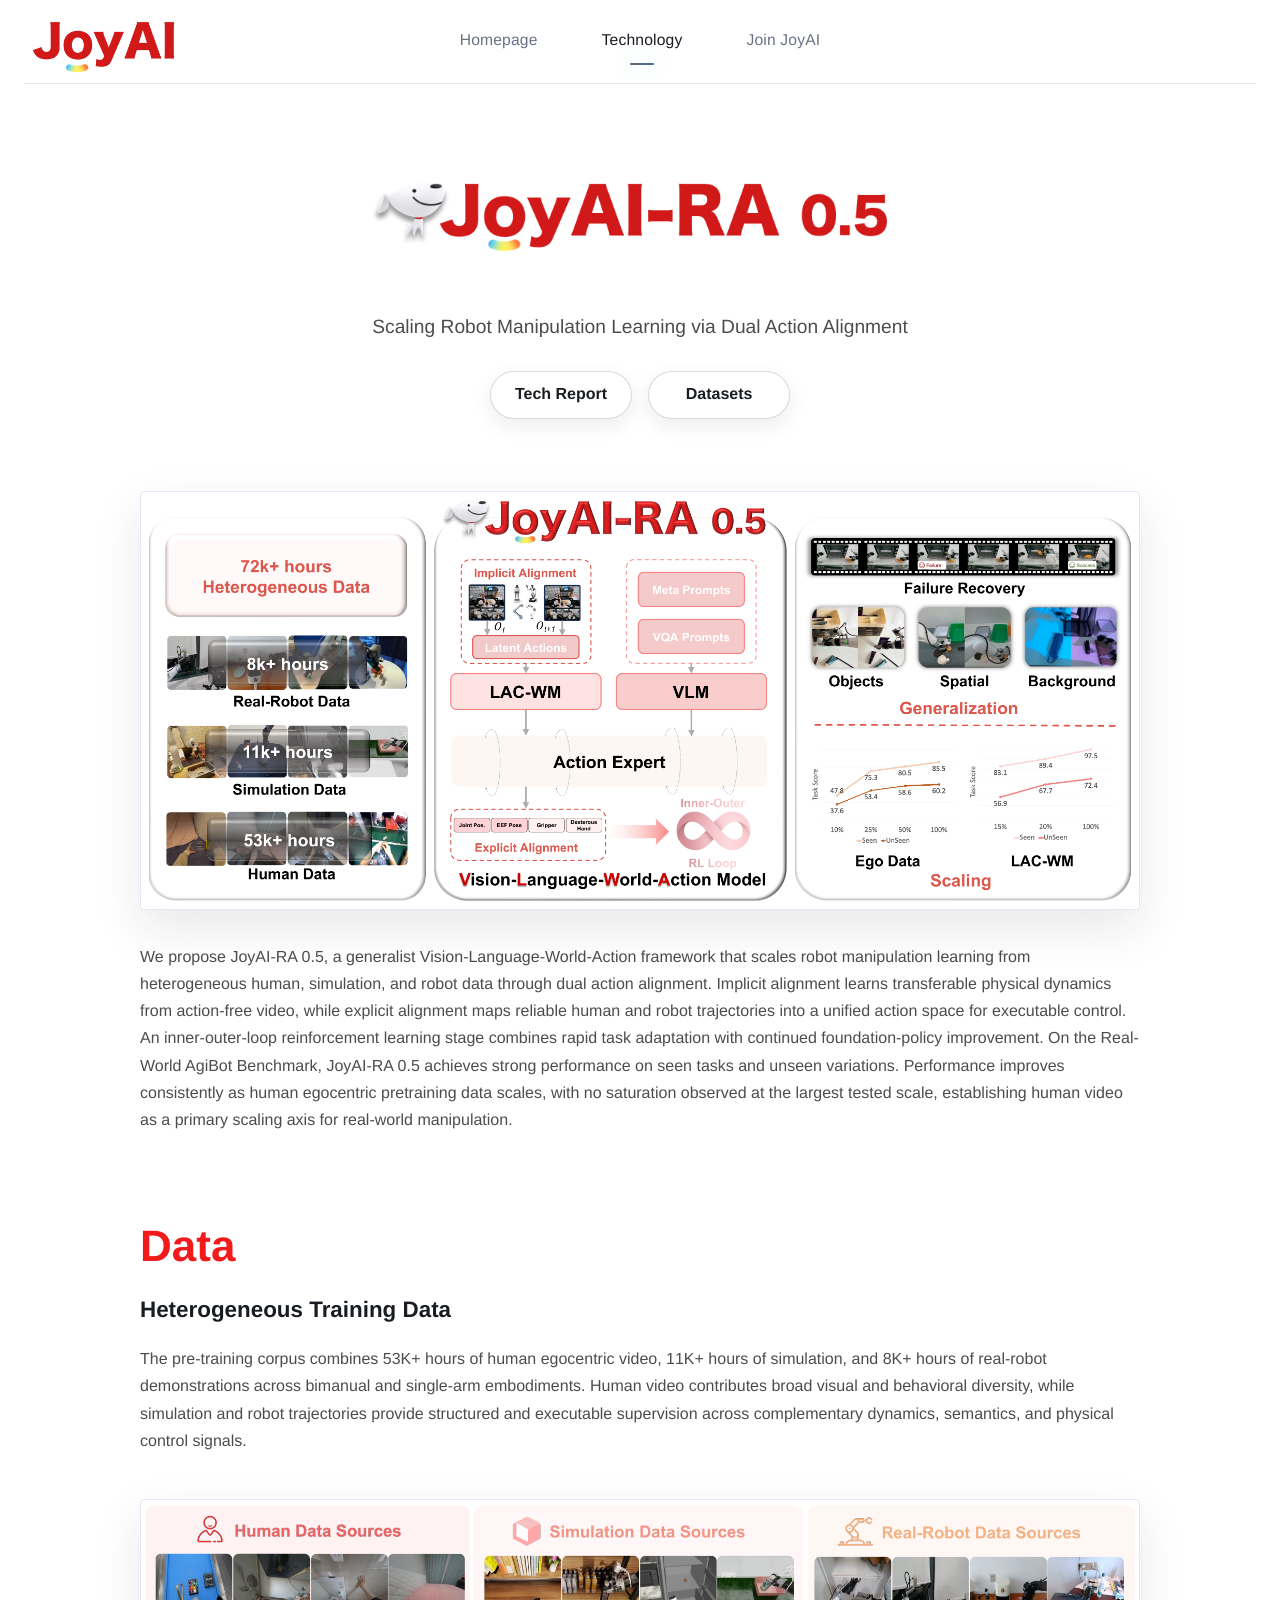
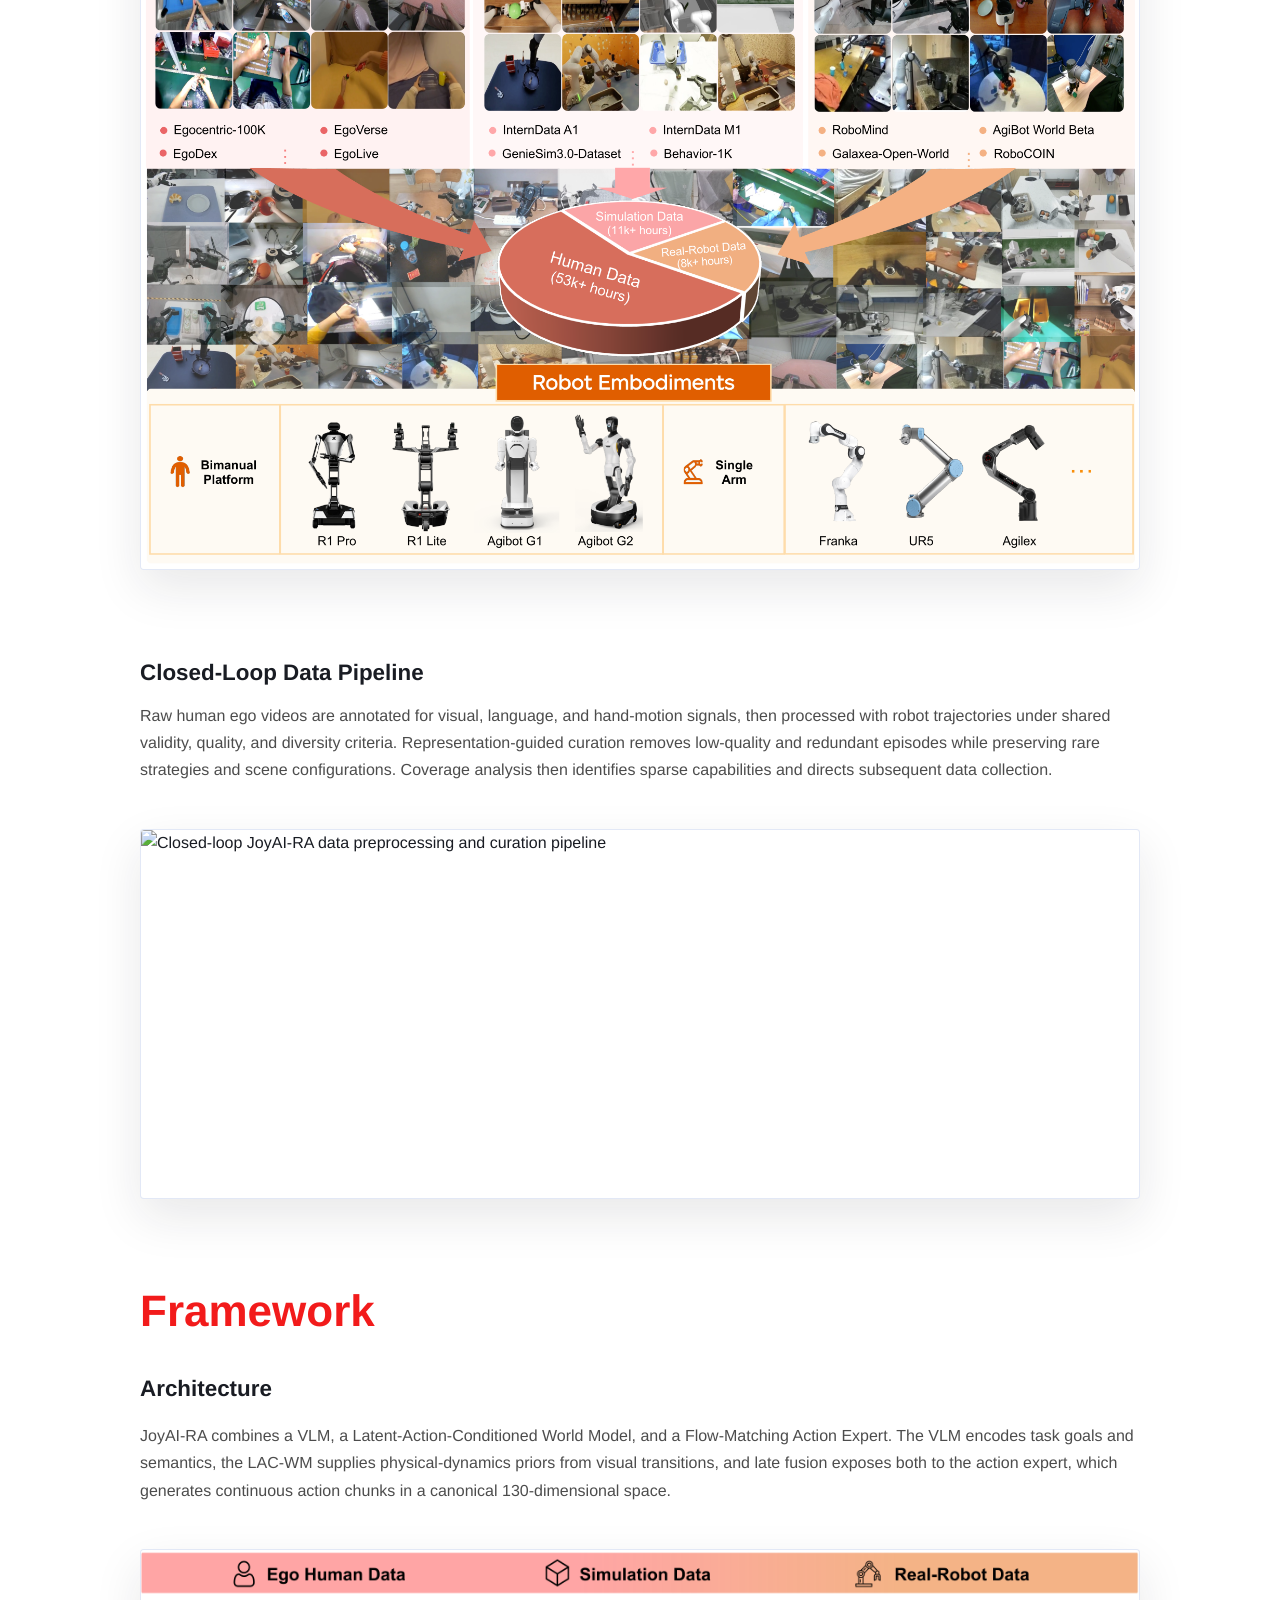
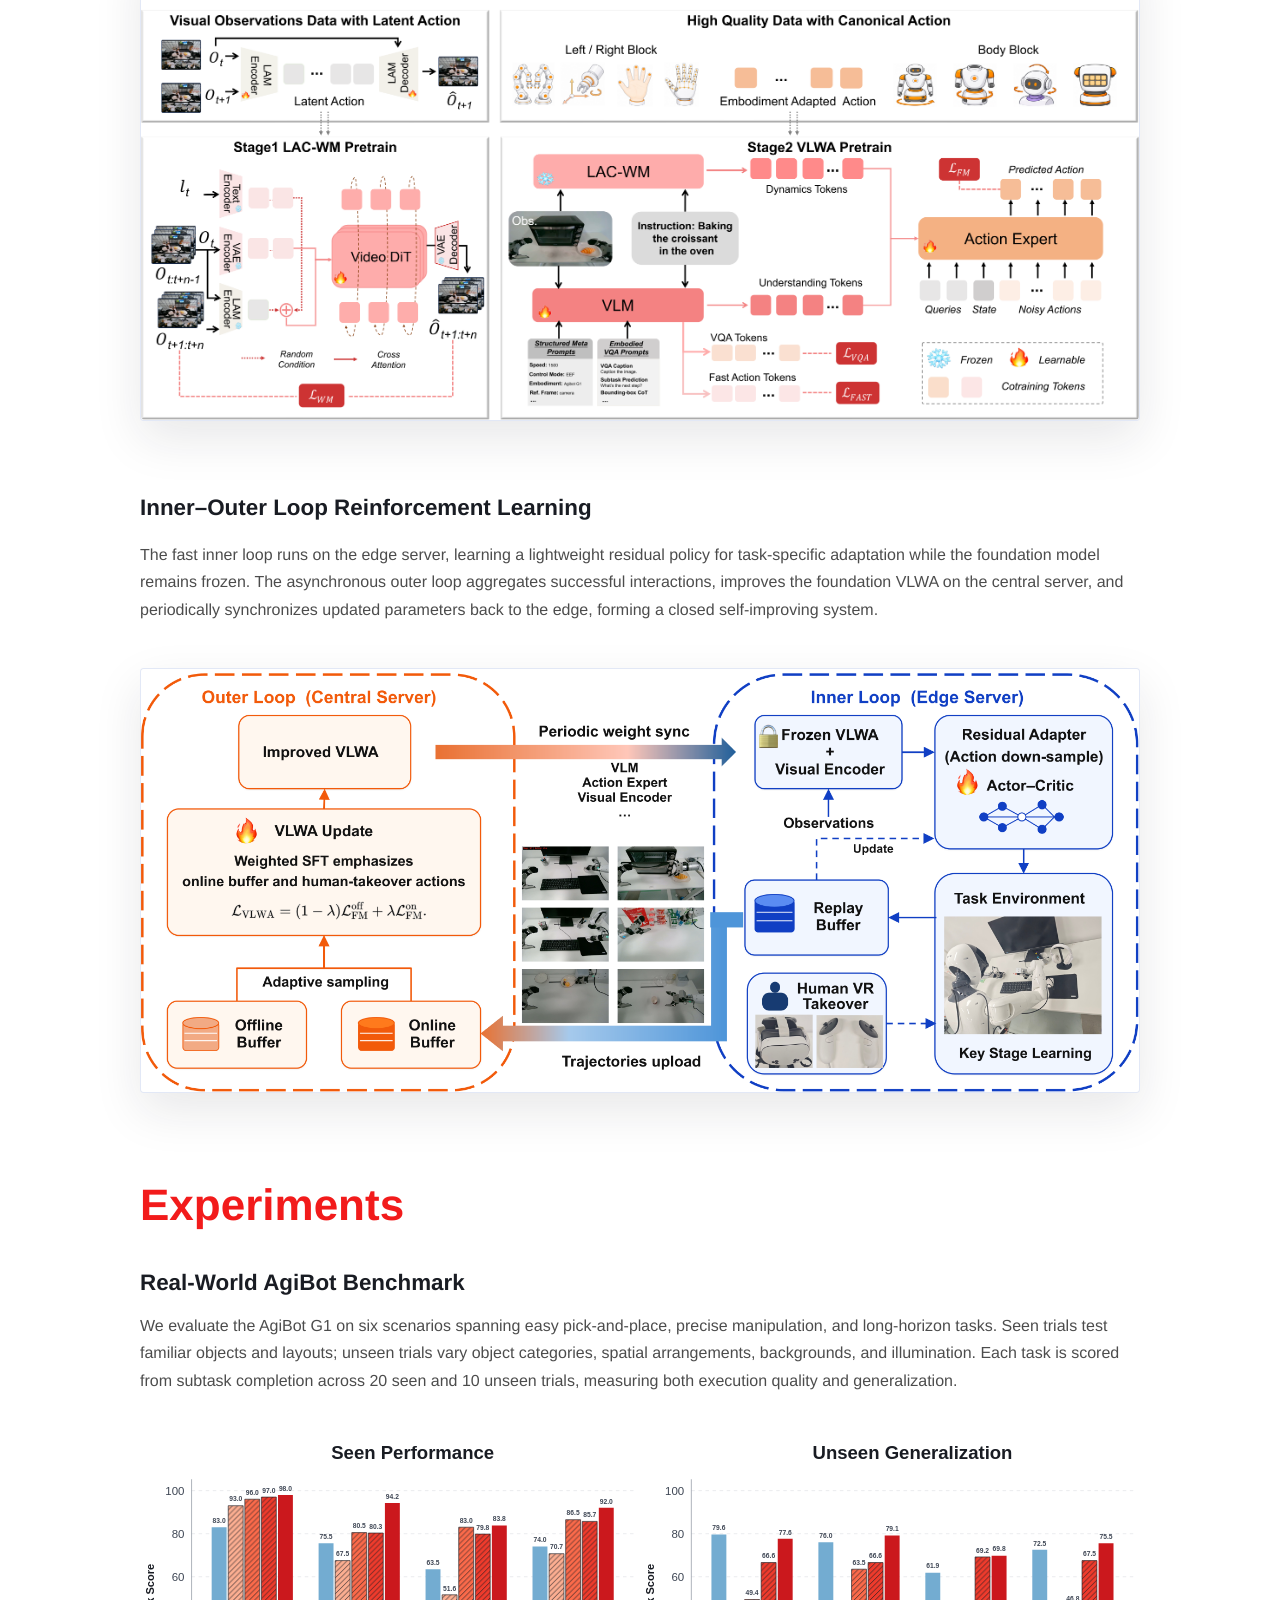
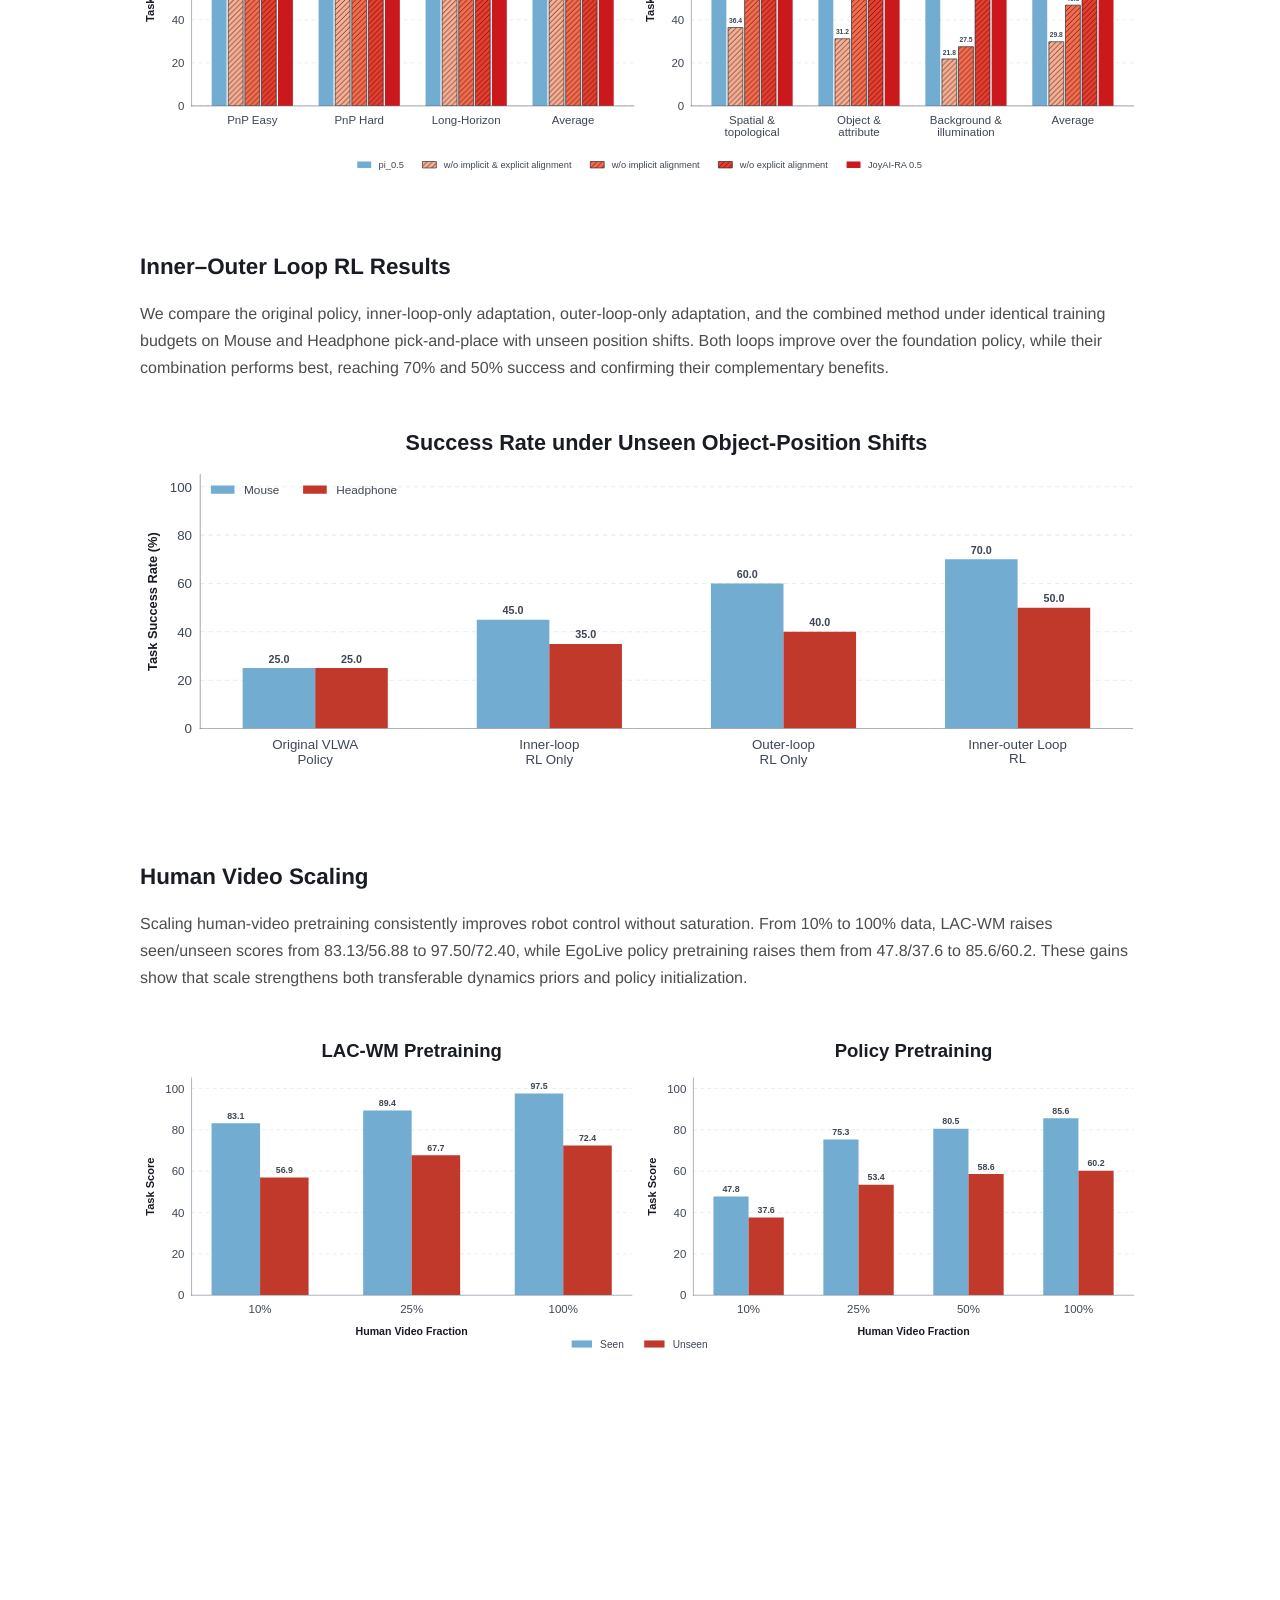
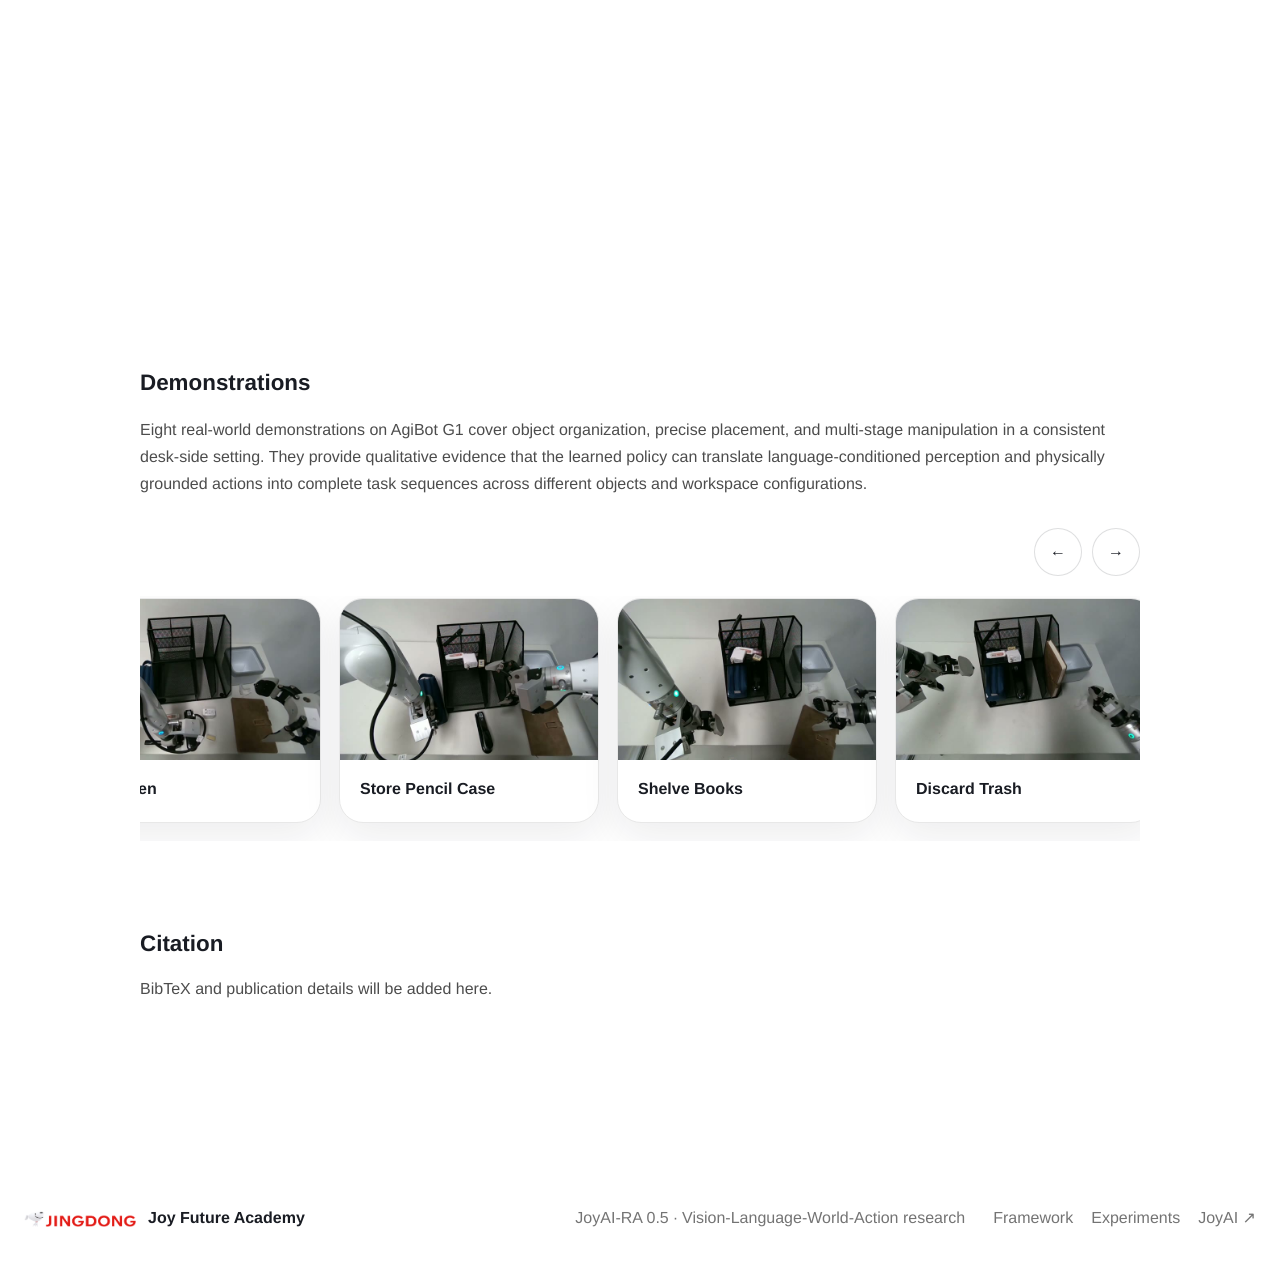
==== technical-v2.html @ 1106d599 "Remove scaling distribution intro and disabled links" ====
<!doctype html>
<html lang="en" class="technical-v2-root">
  <head>
    <meta charset="UTF-8" />
    <meta name="viewport" content="width=device-width, initial-scale=1" />
    <meta name="theme-color" content="#ffffff" />
    <meta
      name="description"
      content="JoyAI-RA 0.5 technical report page for scaling robot manipulation learning via dual action alignment."
    />
    <meta property="og:type" content="website" />
    <meta property="og:site_name" content="JoyAI-RA 0.5" />
    <meta
      property="og:title"
      content="JoyAI-RA 0.5 — Technical Report"
    />
    <meta
      property="og:description"
      content="A technical-report style page for JoyAI-RA 0.5: Vision-Language-World-Action robot manipulation learning via dual action alignment."
    />
    <title>JoyAI-RA 0.5 — Technical Report</title>
    <link rel="icon" href="assets/jd-mascot.png" />
    <link rel="preload" as="image" href="assets/joyai-ra-05-title-user.png" />
    <link rel="stylesheet" href="technical.css?v=20260806-v2-pure-white" />
    <script src="technical.js?v=20260805-clean-images" defer></script>
  </head>
  <body class="technical-page technical-v2-page">
    <a class="skip-link" href="#main">Skip to content</a>
    <a class="top-link" href="#top" aria-label="Back to top">↑</a>
    <div class="site-backdrop" aria-hidden="true">
      <div class="site-backdrop-base"></div>
      <div class="site-backdrop-glow"></div>
      <div class="site-backdrop-vignette"></div>
    </div>

    <header class="site-nav" aria-label="Primary navigation">
      <a class="brand" href="#top" aria-label="JoyAI homepage">
        <img
          class="brand-wordmark"
          src="assets/joyai-wordmark-red.png"
          alt="JoyAI"
          width="610"
          height="220"
        />
      </a>
      <nav aria-label="Site navigation">
        <a href="https://jdai.jd.com/portal" target="_blank" rel="noreferrer">Homepage</a>
        <a class="is-active" href="#abstract">Technology</a>
        <a href="https://zhaopin.jd.com/home" target="_blank" rel="noreferrer">Join JoyAI</a>
      </nav>
    </header>

    <main id="main">
      <section class="hero" id="top">
        <div class="container hero-container">
          <div class="hero-copy" data-reveal>
            <h1 class="hero-title-lockup">
              <img
                src="assets/joyai-ra-05-title-user.png"
                alt="JoyAI-RA 0.5"
                width="1494"
                height="352"
              />
            </h1>
            <p class="subtitle">Scaling Robot Manipulation Learning via Dual Action Alignment</p>
            <div class="hero-actions" aria-label="Project resources">
              <a class="hero-action" href="#report">Tech Report</a>
              <a
                class="hero-action"
                href="https://robotdata.jdcloud.com/"
                target="_blank"
                rel="noreferrer"
              >Datasets</a>
            </div>
          </div>
        </div>
      </section>

      <section class="overview-section" id="abstract">
        <div class="container overview-content">
          <h2 class="visually-hidden">Overview</h2>

          <figure class="wide-figure overview-figure" data-reveal>
            <img
              src="assets/joyra05-overview-final.png?v=20260805-cropped"
              alt="JoyAI-RA 0.5 overview covering heterogeneous data, dual action alignment, VLWA training, reinforcement learning, real-world generalization, and human-video scaling"
              width="3856"
              height="1609"
              loading="eager"
            />
          </figure>

          <article class="abstract-copy" data-reveal aria-labelledby="abstract-heading">
            <h3 class="visually-hidden" id="abstract-heading">Abstract</h3>
            <p>
              We propose JoyAI-RA 0.5, a generalist
              Vision-Language-World-Action framework that scales robot manipulation
              learning from heterogeneous human, simulation, and robot data through
              dual action alignment. Implicit alignment learns transferable physical
              dynamics from action-free video, while explicit alignment maps reliable
              human and robot trajectories into a unified action space for executable
              control. An inner-outer-loop reinforcement learning stage combines rapid
              task adaptation with continued foundation-policy improvement. On the
              Real-World AgiBot Benchmark, JoyAI-RA 0.5 achieves strong performance on
              seen tasks and unseen variations. Performance improves consistently as
              human egocentric pretraining data scales, with no saturation observed at
              the largest tested scale, establishing human video as a primary scaling
              axis for real-world manipulation.
            </p>
          </article>
        </div>
      </section>

      <section class="section chapter-section" id="data">
        <div class="container">
          <div class="chapter-heading" data-reveal>
            <h2>Data</h2>
          </div>

          <div class="subsection-title" data-reveal>
            <h3>Heterogeneous Training Data</h3>
          </div>
          <div class="section-body section-summary" data-reveal>
            <p>
              The pre-training corpus combines 53K+ hours of human egocentric video,
              11K+ hours of simulation, and 8K+ hours of real-robot demonstrations
              across bimanual and single-arm embodiments. Human video contributes broad
              visual and behavioral diversity, while simulation and robot trajectories
              provide structured and executable supervision across complementary
              dynamics, semantics, and physical control signals.
            </p>
          </div>

          <figure class="paper-figure evidence-figure" data-reveal>
            <img
              src="assets/data-composition-cropped.png?v=20260805-cropped"
              alt="JoyAI-RA heterogeneous data composition across human egocentric videos, simulation trajectories, and real-robot demonstrations"
              width="1920"
              height="1287"
              loading="lazy"
            />
          </figure>

        </div>
      </section>

      <section class="section" id="data-pipeline">
        <div class="container">
          <div class="section-title" data-reveal>
            <h3>Closed-Loop Data Pipeline</h3>
          </div>
          <div class="section-body section-summary" data-reveal>
            <p>
              Raw human ego videos are annotated for visual, language, and hand-motion
              signals, then processed with robot trajectories under shared validity,
              quality, and diversity criteria. Representation-guided curation removes
              low-quality and redundant episodes while preserving rare strategies and
              scene configurations. Coverage analysis then identifies sparse
              capabilities and directs subsequent data collection.
            </p>
          </div>
        </div>

        <div class="container">
          <figure class="paper-figure evidence-figure evidence-figure-wide" data-reveal>
            <img
              src="assets/data-pipeline-cropped.png?v=20260805-cropped"
              alt="Closed-loop JoyAI-RA data preprocessing and curation pipeline"
              width="6733"
              height="2488"
              loading="lazy"
            />
          </figure>
        </div>
      </section>

      <section class="section chapter-section" id="framework">
        <div class="container">
          <div class="chapter-heading" data-reveal>
            <h2>Framework</h2>
          </div>
        </div>

        <div class="container report-layout">
          <div class="section-title" data-reveal>
            <h3>Architecture</h3>
          </div>
          <div class="section-body" data-reveal>
            <p>
              JoyAI-RA combines a VLM, a Latent-Action-Conditioned World Model, and a
              Flow-Matching Action Expert. The VLM encodes task goals and semantics,
              the LAC-WM supplies physical-dynamics priors from visual transitions,
              and late fusion exposes both to the action expert, which generates
              continuous action chunks in a canonical 130-dimensional space.
            </p>
          </div>
        </div>

        <figure class="wide-figure" data-reveal>
          <img
            src="assets/architecture-cropped.png?v=20260805-cropped"
            alt="JoyAI-RA architecture showing heterogeneous data, latent-action learning, unified action representation, LAC-WM, VLM, and action expert"
            width="4596"
            height="2166"
            loading="eager"
          />
        </figure>

        <div class="container report-layout method-followup">
          <div class="section-title" data-reveal>
            <h3>Inner–Outer Loop Reinforcement Learning</h3>
          </div>
          <div class="section-body" data-reveal>
            <p>
              The fast inner loop runs on the edge server, learning a lightweight
              residual policy for task-specific adaptation while the foundation model
              remains frozen. The asynchronous outer loop aggregates successful
              interactions, improves the foundation VLWA on the central server, and
              periodically synchronizes updated parameters back to the edge, forming a
              closed self-improving system.
            </p>
          </div>
        </div>

        <figure class="wide-figure" data-reveal>
          <img
            src="assets/rl-inner-outer-loop-cropped.png?v=20260805-cropped"
            alt="Inner-outer loop reinforcement learning with edge-server residual adaptation and central-server VLWA updates"
            width="1830"
            height="777"
            loading="lazy"
          />
        </figure>

      </section>

      <section class="section chapter-section" id="experiments">
        <div class="container">
          <div class="chapter-heading" data-reveal>
            <h2>Experiments</h2>
          </div>
        </div>

        <div class="container" id="evaluation">
          <div class="section-title" data-reveal>
            <h3>Real-World AgiBot Benchmark</h3>
          </div>
          <div class="section-body section-summary" data-reveal>
            <p>
              We evaluate the AgiBot G1 on six scenarios spanning easy pick-and-place,
              precise manipulation, and long-horizon tasks. Seen trials test familiar
              objects and layouts; unseen trials vary object categories, spatial
              arrangements, backgrounds, and illumination. Each task is scored from
              subtask completion across 20 seen and 10 unseen trials, measuring both
              execution quality and generalization.
            </p>
          </div>
        </div>

        <div class="container">
          <figure class="paper-figure evidence-figure evidence-figure-wide result-chart-figure transparent-result-figure" data-reveal>
            <img
              src="assets/result-main-alignment-light.svg?v=20260805-light-chart"
              alt="Web-native chart of seen and unseen Real-World AgiBot Benchmark scores for JoyAI-RA 0.5, the baseline, and dual-alignment ablations"
              width="1400"
              height="620"
              loading="lazy"
            />
          </figure>

        </div>

        <div class="container report-layout experiment-followup">
          <div class="section-title" data-reveal>
            <h3>Inner–Outer Loop RL Results</h3>
          </div>
          <div class="section-body" data-reveal>
            <p>
              We compare the original policy, inner-loop-only adaptation,
              outer-loop-only adaptation, and the combined method under identical
              training budgets on Mouse and Headphone pick-and-place with unseen
              position shifts. Both loops improve over the foundation policy, while
              their combination performs best, reaching 70% and 50% success and
              confirming their complementary benefits.
            </p>
          </div>
        </div>

        <figure class="wide-figure evidence-figure rl-results-figure result-chart-figure transparent-result-figure" data-reveal>
          <img
            src="assets/result-rl-light.svg?v=20260805-light-chart"
            alt="Web-native success-rate comparison of the original VLWA policy, inner-loop RL, outer-loop RL, and inner-outer loop RL"
            width="1200"
            height="550"
            loading="lazy"
          />
        </figure>
      </section>

      <section class="section" id="scaling">
        <div class="container report-layout">
          <div class="section-title" data-reveal>
            <h3>Human Video Scaling</h3>
          </div>
          <div class="section-body" data-reveal>
            <p>
              Scaling human-video pretraining consistently improves robot control
              without saturation. From 10% to 100% data, LAC-WM raises seen/unseen
              scores from 83.13/56.88 to 97.50/72.40, while EgoLive policy pretraining
              raises them from 47.8/37.6 to 85.6/60.2. These gains show that scale
              strengthens both transferable dynamics priors and policy initialization.
            </p>
          </div>
        </div>

        <figure class="wide-figure evidence-figure scaling-evidence-figure result-chart-figure transparent-result-figure" data-reveal>
          <img
            src="assets/result-human-scaling-light.svg?v=20260805-light-chart"
            alt="Web-native chart of LAC-WM and policy pretraining results across increasing human-video data scales"
            width="1400"
            height="580"
            loading="lazy"
          />
        </figure>

        <div class="container scaling-layout">
          <figure class="paper-figure" data-reveal>
            <img
              src="assets/embedding-visualization-cropped.png?v=20260805-cropped"
              alt="Action-centric embedding distribution of EgoLive at different data scales"
              width="1629"
              height="1361"
              loading="lazy"
            />
          </figure>
          <div class="scaling-notes">
            <article data-reveal>
              <span>Broader action coverage</span>
              <p>
                An action-centric encoder projects EgoLive clips from four data
                scales into a shared embedding space. As the corpus grows from 10%
                to 100%, samples extend into broader peripheral and low-density
                regions rather than only becoming denser. This indicates that
                additional video introduces new action types, execution styles, and
                interaction modes, expanding behavioral coverage.
              </p>
            </article>
          </div>
        </div>
      </section>

      <section class="section" id="videos">
        <div class="container report-layout">
          <div class="section-title" data-reveal>
            <h3>Demonstrations</h3>
          </div>
          <div class="section-body" data-reveal>
            <p>
              Eight real-world demonstrations on AgiBot G1 cover object organization,
              precise placement, and multi-stage manipulation in a consistent desk-side
              setting. They provide qualitative evidence that the learned policy can
              translate language-conditioned perception and physically grounded actions
              into complete task sequences across different objects and workspace
              configurations.
            </p>
          </div>
        </div>

        <div class="container">
          <div class="g1-task-heading" data-reveal>
            <div class="g1-task-controls" aria-label="Browse demonstration tasks">
              <button type="button" data-g1-prev aria-label="Show previous tasks">←</button>
              <button type="button" data-g1-next aria-label="Show next tasks">→</button>
            </div>
          </div>

          <div class="g1-task-rail" role="list" aria-label="G1 demonstration tasks" data-reveal>
            <article class="g1-task-card" role="listitem">
              <video src="assets/demos/g1/store-pen.mp4" poster="assets/demos/g1/store-pen.jpg" aria-label="G1 robot placing a pen into a pen holder" autoplay muted loop playsinline preload="metadata"></video>
              <strong>Store Pen</strong>
            </article>
            <article class="g1-task-card" role="listitem">
              <video src="assets/demos/g1/store-pencil-case.mp4" poster="assets/demos/g1/store-pencil-case.jpg" aria-label="G1 robot storing a pencil case" autoplay muted loop playsinline preload="metadata"></video>
              <strong>Store Pencil Case</strong>
            </article>
            <article class="g1-task-card" role="listitem">
              <video src="assets/demos/g1/shelve-books.mp4" poster="assets/demos/g1/shelve-books.jpg" aria-label="G1 robot moving books to a bookshelf" autoplay muted loop playsinline preload="metadata"></video>
              <strong>Shelve Books</strong>
            </article>
            <article class="g1-task-card" role="listitem">
              <video src="assets/demos/g1/discard-trash.mp4" poster="assets/demos/g1/discard-trash.jpg" aria-label="G1 robot placing trash into a trash can" autoplay muted loop playsinline preload="metadata"></video>
              <strong>Discard Trash</strong>
            </article>
            <article class="g1-task-card" role="listitem">
              <video src="assets/demos/g1/store-correction-fluid.mp4" poster="assets/demos/g1/store-correction-fluid.jpg" aria-label="G1 robot storing correction fluid" autoplay muted loop playsinline preload="metadata"></video>
              <strong>Store Correction Fluid</strong>
            </article>
            <article class="g1-task-card" role="listitem">
              <video src="assets/demos/g1/store-eraser.mp4" poster="assets/demos/g1/store-eraser.jpg" aria-label="G1 robot storing an eraser" autoplay muted loop playsinline preload="metadata"></video>
              <strong>Store Eraser</strong>
            </article>
            <article class="g1-task-card" role="listitem">
              <video src="assets/demos/g1/store-stapler.mp4" poster="assets/demos/g1/store-stapler.jpg" aria-label="G1 robot storing a stapler" autoplay muted loop playsinline preload="metadata"></video>
              <strong>Store Stapler</strong>
            </article>
            <article class="g1-task-card" role="listitem">
              <video src="assets/demos/g1/store-charger.mp4" poster="assets/demos/g1/store-charger.jpg" aria-label="G1 robot storing a charger" autoplay muted loop playsinline preload="metadata"></video>
              <strong>Store Charger</strong>
            </article>
          </div>
        </div>
      </section>

      <section class="section report-section" id="report">
        <div class="container citation-card" data-reveal>
          <h2>Citation</h2>
          <p>BibTeX and publication details will be added here.</p>
        </div>
      </section>
    </main>

    <footer class="site-footer">
      <div>
        <img src="assets/jd-wordmark.png" alt="JINGDONG" width="4600" height="671" />
        <span>Joy Future Academy</span>
      </div>
      <p>JoyAI-RA 0.5 · Vision-Language-World-Action research</p>
      <nav aria-label="Footer links">
        <a href="#framework">Framework</a>
        <a href="#experiments">Experiments</a>
        <a href="https://jdai.jd.com/portal" target="_blank" rel="noreferrer">JoyAI ↗</a>
      </nav>
    </footer>
  </body>
</html>
---- technical.css ----
:root {
  --bg: #090911;
  --bg-deep: #05060b;
  --surface: rgba(14, 18, 31, 0.78);
  --surface-strong: rgba(18, 23, 38, 0.92);
  --surface-soft: rgba(20, 28, 47, 0.66);
  --text: #eef3ff;
  --muted: rgba(230, 238, 255, 0.68);
  --muted-soft: rgba(230, 238, 255, 0.5);
  --line: rgba(112, 140, 210, 0.2);
  --line-strong: rgba(8, 200, 247, 0.28);
  --red: #d00000;
  --red-bright: #f21b1b;
  --cyan: #07c8f8;
  --violet: #5a48ff;
  --grid-size: 72px;
  --max: 1248px;
  --content: 900px;
  --pointer-x: 36%;
  --pointer-y: 24%;
  --pointer-x-px: 36vw;
  --pointer-y-px: 24vh;
  --shadow: 0 26px 90px rgba(0, 0, 0, 0.42);
  color-scheme: dark;
}

*,
*::before,
*::after {
  box-sizing: border-box;
}

html {
  scroll-behavior: smooth;
}

body {
  margin: 0;
  min-height: 100vh;
  color: var(--text);
  background: var(--bg);
  font-family:
    ui-sans-serif,
    -apple-system,
    BlinkMacSystemFont,
    "Segoe UI",
    "PingFang SC",
    "Microsoft YaHei",
    sans-serif;
  line-height: 1.7;
  text-rendering: geometricPrecision;
  overflow-x: hidden;
}

a {
  color: inherit;
  text-decoration: none;
}

img,
video {
  display: block;
  max-width: 100%;
}

button {
  font: inherit;
}

body > :not(.site-backdrop):not(.skip-link):not(.top-link) {
  position: relative;
  z-index: 1;
}

.site-backdrop {
  position: fixed;
  inset: 0;
  z-index: 0;
  overflow: hidden;
  pointer-events: none;
  background: #090911;
}

.site-backdrop-base,
.site-backdrop-glow,
.site-backdrop-vignette {
  position: absolute;
  inset: 0;
}

.site-backdrop-base {
  background:
    radial-gradient(circle at 18% 14%, rgba(90, 72, 255, 0.18), transparent 26%),
    radial-gradient(circle at 82% 16%, rgba(8, 200, 247, 0.12), transparent 20%),
    radial-gradient(circle at 50% 100%, rgba(4, 12, 32, 0.5), transparent 44%),
    linear-gradient(180deg, #0b0a10 0%, #090911 44%, #06070d 100%);
}

.site-backdrop-glow {
  background:
    radial-gradient(
      circle at var(--pointer-x) var(--pointer-y),
      rgba(1, 224, 253, 0.28) 0,
      rgba(1, 224, 253, 0.14) 10%,
      rgba(90, 72, 255, 0.14) 24%,
      transparent 38%
    ),
    radial-gradient(
      circle at calc(var(--pointer-x) - 18%) calc(var(--pointer-y) + 10%),
      rgba(93, 120, 255, 0.14) 0,
      transparent 34%
    );
  filter: blur(18px);
  mix-blend-mode: screen;
}

.site-backdrop-vignette {
  background:
    radial-gradient(circle at 50% -8%, transparent 0, rgba(4, 6, 12, 0.18) 44%, rgba(4, 6, 12, 0.72) 100%),
    radial-gradient(circle at 50% 108%, transparent 0, rgba(4, 6, 12, 0.18) 42%, rgba(4, 6, 12, 0.78) 100%);
  box-shadow:
    inset 0 0 240px rgba(4, 6, 12, 0.92),
    inset 0 0 100px rgba(4, 6, 12, 0.86);
}

.skip-link {
  position: fixed;
  left: 16px;
  top: 16px;
  z-index: 100;
  width: 1px;
  height: 1px;
  margin: -1px;
  padding: 0;
  border-radius: 999px;
  color: #fff;
  background: var(--red);
  clip: rect(0 0 0 0);
  clip-path: inset(50%);
  overflow: hidden;
  white-space: nowrap;
}

.skip-link:focus {
  width: auto;
  height: auto;
  margin: 0;
  padding: 8px 12px;
  clip: auto;
  clip-path: none;
  overflow: visible;
}

.visually-hidden {
  position: absolute;
  width: 1px;
  height: 1px;
  padding: 0;
  margin: -1px;
  overflow: hidden;
  clip: rect(0, 0, 0, 0);
  white-space: nowrap;
  border: 0;
}

.top-link {
  position: fixed;
  right: 22px;
  bottom: 22px;
  z-index: 30;
  width: 42px;
  height: 42px;
  display: grid;
  place-items: center;
  border: 1px solid rgba(112, 140, 210, 0.24);
  border-radius: 50%;
  color: var(--text);
  background: rgba(14, 18, 31, 0.84);
  box-shadow: 0 16px 34px rgba(0, 0, 0, 0.26);
  opacity: 0;
  pointer-events: none;
  transform: translateY(12px);
  transition: 0.2s ease;
  backdrop-filter: blur(16px);
}

.top-link.is-visible {
  opacity: 1;
  pointer-events: auto;
  transform: translateY(0);
}

.container {
  width: min(var(--max), calc(100% - 48px));
  margin: 0 auto;
}

.site-nav {
  position: sticky;
  top: 0;
  z-index: 20;
  width: min(1248px, calc(100% - 48px));
  min-height: 84px;
  margin: 0 auto;
  display: grid;
  grid-template-columns: 1fr auto 1fr;
  align-items: center;
  gap: 24px;
  padding: 0;
  border-bottom: 1px solid rgba(107, 138, 206, 0.08);
  background: linear-gradient(180deg, rgba(11, 10, 16, 0.88), rgba(11, 10, 16, 0.18) 86%, transparent);
  backdrop-filter: blur(20px);
}

.brand {
  display: inline-flex;
  align-items: center;
  justify-self: start;
  gap: 10px;
  color: var(--text);
  font-weight: 760;
  letter-spacing: 0.01em;
}

.brand-icon {
  width: 38px;
  height: 38px;
  display: grid;
  place-items: center;
  overflow: hidden;
  border-radius: 50%;
  background: rgba(255, 255, 255, 0.92);
}

.brand-icon img {
  width: 35px;
  height: 30px;
  object-fit: contain;
}

.brand strong {
  color: inherit;
  font-weight: inherit;
}

.site-nav nav {
  display: flex;
  align-items: center;
  justify-content: center;
  justify-self: center;
  gap: clamp(24px, 4vw, 54px);
  color: rgba(233, 239, 255, 0.56);
  font-size: 1.167rem;
  font-weight: 470;
  letter-spacing: 0.01em;
}

.site-nav nav a {
  position: relative;
  padding: 10px 0;
  transition:
    color 180ms ease,
    transform 180ms ease;
}

.site-nav nav a::after {
  content: "";
  position: absolute;
  left: 50%;
  bottom: 0;
  width: 24px;
  height: 2px;
  border-radius: 999px;
  background: linear-gradient(90deg, var(--violet), var(--cyan));
  box-shadow: 0 0 18px rgba(8, 200, 247, 0.34);
  transform: translateX(-50%) scaleX(0);
  transition: transform 180ms ease;
}

.site-nav nav a:hover,
.site-nav nav a:focus-visible {
  color: var(--text);
  transform: translateY(-1px);
}

.site-nav nav a:hover::after,
.site-nav nav a:focus-visible::after {
  transform: translateX(-50%) scaleX(1);
}

.hero {
  padding: 102px 0 42px;
}

.hero-container {
  display: block;
}

.hero-copy,
.report-layout {
  min-width: 0;
}

h1,
h2,
h3,
p {
  margin-top: 0;
}

.hero-copy {
  display: flex;
  flex-direction: column;
  align-items: center;
  gap: 20px;
  text-align: center;
}

.hero h1 {
  margin: 0;
  color: var(--red);
  font-size: clamp(3.4rem, 7.6vw, 6.25rem);
  line-height: 0.94;
  letter-spacing: -0.055em;
  text-shadow: 0 0 24px rgba(208, 0, 0, 0.16);
  white-space: nowrap;
}

.subtitle {
  margin: 0;
  max-width: 56rem;
  color: var(--text);
  font-size: clamp(1.367rem, 2vw, 1.72rem);
  line-height: 1.28;
  font-weight: 650;
  letter-spacing: -0.02em;
}

.hero-media {
  width: min(100%, var(--content));
  margin: 48px auto 0;
}

.hero-media-shell,
.wide-figure,
.paper-figure {
  position: relative;
  overflow: hidden;
  border: 1px solid rgba(112, 140, 210, 0.2);
  border-radius: 30px;
  background: rgba(247, 251, 255, 0.97);
  box-shadow: var(--shadow);
}

.hero-media-shell::after,
.wide-figure::after,
.paper-figure::after {
  content: "";
  position: absolute;
  inset: 0;
  border-radius: inherit;
  pointer-events: none;
  background:
    linear-gradient(180deg, rgba(255, 255, 255, 0.08), transparent 24%),
    linear-gradient(135deg, rgba(90, 72, 255, 0.12), transparent 34%);
}

.hero-media img {
  width: 100%;
  height: auto;
}

.overview-section {
  padding: 24px 0 92px;
}

.overview-content {
  max-width: 1120px;
}

.chapter-heading {
  margin-bottom: 44px;
  text-align: center;
}

.chapter-heading h2 {
  margin: 0;
  color: var(--red-bright);
  font-size: clamp(2.65rem, 5.4vw, 4.35rem);
  line-height: 0.98;
  letter-spacing: -0.05em;
}

.overview-section .chapter-heading {
  margin-bottom: 38px;
}

.wide-figure.overview-figure {
  width: 100%;
  margin: 0;
}

.abstract-copy {
  max-width: 56.25rem;
  margin-top: 30px;
  margin-right: auto;
  margin-left: auto;
  color: var(--muted);
  font-size: 1rem;
  line-height: 1.88;
  text-align: left;
}

.abstract-copy p {
  margin: 0;
}

.section {
  padding: 86px 0;
}

.section.compact {
  padding-top: 72px;
}

.report-layout {
  display: flex;
  flex-direction: column;
  align-items: center;
  gap: 16px;
  text-align: center;
}

.section-title h2,
.section-title h3 {
  margin: 0;
  color: var(--text);
  line-height: 0.98;
  letter-spacing: -0.055em;
  white-space: normal;
}

.section-title h2 {
  font-size: clamp(2rem, 4.8vw, 3.35rem);
}

.section-title h3 {
  font-size: clamp(1.9rem, 4vw, 2.85rem);
}

.section-body {
  max-width: 56.25rem;
  color: var(--muted);
  font-size: 1rem;
  line-height: 1.88;
}

.section-body p {
  margin-bottom: 1em;
}

.section-body p:last-child {
  margin-bottom: 0;
}

.section-body em {
  color: var(--cyan);
  font-style: normal;
  font-weight: 800;
}

.wide-figure {
  width: min(var(--max), calc(100% - 48px));
  margin: 44px auto 0;
}

.wide-figure img,
.paper-figure img {
  width: 100%;
  height: auto;
}

.wide-figure figcaption,
.paper-figure figcaption {
  position: relative;
  z-index: 1;
  padding: 14px 18px 16px;
  color: rgba(18, 22, 34, 0.72);
  background: rgba(255, 255, 255, 0.92);
  border-top: 1px solid rgba(112, 140, 210, 0.16);
  font-size: 1.127rem;
  text-align: center;
}

.wide-figure.contained {
  padding: 16px;
  background: rgba(247, 251, 255, 0.98);
}

.wide-figure.contained img {
  border-radius: 18px;
}

.data-table,
.report-note,
.compact-grid article,
.method-grid article,
.ablation-card,
.score-panel,
.scaling-notes article,
.g1-task-card,
.citation-card {
  border: 1px solid var(--line);
  background: linear-gradient(180deg, rgba(18, 23, 38, 0.84), rgba(10, 13, 22, 0.9));
  box-shadow:
    0 18px 54px rgba(0, 0, 0, 0.28),
    inset 0 1px 0 rgba(255, 255, 255, 0.04);
  backdrop-filter: blur(18px);
}

.data-table {
  overflow: hidden;
  border-radius: 24px;
}

.data-table > div {
  display: grid;
  grid-template-columns: 1.1fr 0.65fr 1.5fr;
  gap: 24px;
  align-items: center;
  padding: 22px 26px;
  border-top: 1px solid rgba(112, 140, 210, 0.14);
}

.data-table .table-head {
  border-top: 0;
  color: var(--cyan);
  background: rgba(90, 72, 255, 0.08);
  font-size: 1.027rem;
  font-weight: 800;
  text-transform: uppercase;
  letter-spacing: 0.08em;
}

.data-table span {
  color: var(--text);
  font-weight: 780;
}

.data-table strong {
  color: var(--red-bright);
  font-size: 1.42rem;
}

.data-table p {
  margin: 0;
  color: var(--muted);
  font-size: 1rem;
  line-height: 1.88;
}

.overview-cards {
  max-width: 1080px;
  margin-top: 28px;
  margin-right: auto;
  margin-left: auto;
}

.report-note,
.compact-grid article,
.method-grid article,
.ablation-card,
.score-panel,
.scaling-notes article,
.g1-task-card,
.citation-card {
  border-radius: 24px;
}

.report-note {
  padding: 24px;
}

.report-note span,
.method-grid span,
.scaling-notes span,
.citation-card span {
  display: block;
  color: var(--cyan);
  font-size: 0.9875rem;
  font-weight: 820;
  text-transform: uppercase;
  letter-spacing: 0.08em;
}

.report-note p {
  margin: 18px 0 0;
  color: var(--muted);
  font-size: 1rem;
  line-height: 1.88;
}

.compact-grid {
  display: grid;
  grid-template-columns: repeat(2, minmax(0, 1fr));
  gap: 14px;
}

.compact-grid article {
  padding: 22px;
}

.compact-grid h3 {
  margin: 0 0 10px;
  color: var(--text);
  font-size: 1.347rem;
  line-height: 1.18;
  letter-spacing: -0.025em;
}

.compact-grid p {
  margin: 0;
  color: var(--muted);
  font-size: 1rem;
  line-height: 1.88;
}

.method-grid {
  display: grid;
  grid-template-columns: repeat(2, minmax(0, 1fr));
  gap: 16px;
  margin-top: 46px;
}

.method-grid article {
  min-height: 228px;
  padding: 24px;
}

.method-grid p {
  margin: 22px 0 0;
  color: var(--muted);
  font-size: 1rem;
  line-height: 1.88;
}

.result-grid {
  display: grid;
  grid-template-columns: repeat(2, minmax(0, 1fr));
  gap: 22px;
  margin-top: 36px;
}

.score-panel {
  padding: 28px;
}

.score-summary {
  display: grid;
  grid-template-columns: 1fr auto;
  gap: 8px 24px;
  align-items: end;
  padding-bottom: 22px;
  border-bottom: 1px solid rgba(112, 140, 210, 0.16);
}

.score-summary span {
  color: var(--cyan);
  font-size: 1.027rem;
  font-weight: 820;
  text-transform: uppercase;
  letter-spacing: 0.08em;
}

.score-summary h3 {
  margin: 0;
  color: var(--text);
  font-size: 1.3rem;
  line-height: 1.15;
  letter-spacing: -0.025em;
}

.score-summary strong {
  grid-row: span 3;
  color: var(--red-bright);
  font-size: 4rem;
  line-height: 0.9;
  letter-spacing: -0.05em;
}

.score-summary p {
  margin: 0;
  color: var(--muted);
  font-size: 1.228rem;
}

.score-list {
  display: grid;
  gap: 18px;
  margin-top: 24px;
}

.score-list div {
  display: grid;
  grid-template-columns: 1fr auto;
  gap: 8px 14px;
}

.score-list span {
  color: var(--text);
  font-size: 1.228rem;
  font-weight: 760;
}

.score-list b {
  color: var(--red-bright);
}

.score-list i {
  grid-column: 1 / -1;
  height: 9px;
  overflow: hidden;
  border-radius: 999px;
  background: rgba(238, 243, 255, 0.12);
}

.score-list i::before {
  content: "";
  display: block;
  width: var(--value);
  height: 100%;
  border-radius: inherit;
  background: linear-gradient(90deg, var(--violet), var(--cyan));
}

.component-ablation-grid {
  display: grid;
  grid-template-columns: repeat(2, minmax(0, 1fr));
  gap: 22px;
  margin-top: 44px;
}

.ablation-card {
  padding: 28px;
}

.ablation-card h3 {
  margin: 0;
  color: var(--text);
  font-size: 1.52rem;
  line-height: 1.2;
  letter-spacing: -0.025em;
}

.ablation-card > p {
  margin: 16px 0 0;
  color: var(--muted);
  font-size: 1rem;
  line-height: 1.88;
}

.ablation-table {
  width: 100%;
  margin-top: 24px;
  border-collapse: collapse;
  color: var(--text);
  font-size: 1.087rem;
  font-variant-numeric: tabular-nums;
}

.ablation-table th,
.ablation-table td {
  padding: 13px 10px;
  border-bottom: 1px solid rgba(112, 140, 210, 0.16);
  text-align: right;
}

.ablation-table th:first-child,
.ablation-table td:first-child {
  text-align: left;
}

.ablation-table thead th {
  color: var(--cyan);
  font-size: 0.9875rem;
  font-weight: 820;
  text-transform: uppercase;
  letter-spacing: 0.05em;
}

.ablation-table tbody th {
  font-weight: 720;
}

.ablation-table .best-row th,
.ablation-table .best-row td {
  color: var(--red-bright);
  font-weight: 820;
}

.ablation-card > .ablation-takeaway {
  color: var(--text);
  font-weight: 680;
}

.rl-results-figure {
  margin-top: 28px;
}

.method-followup,
.experiment-followup {
  margin-top: clamp(44px, 6vw, 72px);
}

.result-chart-figure,
.paper-figure.result-chart-figure,
.wide-figure.result-chart-figure {
  display: flex;
  flex-direction: column;
  padding: 26px 30px 22px;
  background: linear-gradient(180deg, rgba(16, 20, 34, 0.88), rgba(10, 13, 22, 0.94));
  border: 1px solid rgba(108, 137, 201, 0.18);
  border-radius: 34px;
}

.result-chart-figure::after {
  display: none;
}

.result-chart-figure img {
  display: block;
  width: 100%;
  height: auto;
  background: transparent;
}

.result-chart-figure figcaption {
  order: -1;
  margin: 0 0 18px;
  padding: 0;
  color: var(--muted);
  background: transparent;
  border: 0;
  font-size: 1rem;
  line-height: 1.6;
  text-align: center;
}

.result-chart-figure figcaption strong {
  display: block;
  color: var(--text);
  font-weight: 760;
}

.result-chart-figure figcaption span {
  display: block;
  margin-top: 4px;
}

.scaling-layout {
  display: grid;
  grid-template-columns: minmax(520px, 0.95fr) minmax(480px, 0.7fr);
  gap: 28px;
  margin-top: 44px;
  align-items: stretch;
}

.paper-figure {
  align-self: stretch;
  margin: 0;
  background: rgba(247, 251, 255, 0.98);
}

.paper-figure.evidence-figure {
  position: relative;
  width: 100%;
  margin: 44px 0 0;
}

.wide-figure.evidence-figure {
  position: relative;
  width: min(var(--max), calc(100% - 48px));
  margin: 44px auto 0;
}

.scaling-notes {
  align-self: stretch;
  display: flex;
  flex-direction: column;
  gap: 18px;
  min-height: 100%;
}

.scaling-notes article {
  display: flex;
  flex: 1 1 0;
  min-height: 0;
  flex-direction: column;
  justify-content: center;
  padding: clamp(36px, 3.4vw, 56px);
}

.scaling-notes p {
  margin: 26px 0 0;
  color: var(--muted);
  font-size: 1rem;
  line-height: 1.88;
}

.scaling-notes span {
  font-size: clamp(1.188rem, 1.12vw, 1.367rem);
}

.scaling-result-summary {
  margin-top: 40px;
}

.scaling-result-summary article {
  padding-top: 22px;
  border-top: 1px solid var(--line-strong);
}

.scaling-result-summary span {
  display: block;
  color: var(--text);
  font-size: var(--type-body);
  font-weight: 780;
  line-height: 1.35;
}

.scaling-result-summary p {
  margin: 12px 0 0;
  color: var(--muted);
  font-size: var(--type-body);
  line-height: var(--body-leading);
}

.g1-task-heading > div > span {
  display: block;
  color: var(--cyan);
  font-size: 1.03rem;
  font-weight: 820;
  letter-spacing: 0.08em;
  text-transform: uppercase;
}

.g1-task-heading {
  display: flex;
  gap: 28px;
  align-items: end;
  justify-content: space-between;
  margin-top: 38px;
}

.g1-task-heading p {
  margin: 8px 0 0;
  color: var(--muted);
  font-size: 1.15rem;
}

.g1-task-controls {
  display: flex;
  gap: 10px;
}

.g1-task-controls button {
  display: grid;
  width: 48px;
  height: 48px;
  place-items: center;
  border: 1px solid var(--line);
  border-radius: 50%;
  color: var(--text);
  background: rgba(18, 23, 38, 0.82);
  font: inherit;
  font-size: 1.35rem;
  cursor: pointer;
  transition: border-color 180ms ease, color 180ms ease, transform 180ms ease;
}

.g1-task-controls button:hover {
  border-color: rgba(42, 210, 255, 0.58);
  color: var(--cyan);
  transform: translateY(-2px);
}

.g1-task-rail {
  display: grid;
  grid-auto-columns: minmax(260px, calc((100% - 54px) / 3.35));
  grid-auto-flow: column;
  gap: 18px;
  overflow-x: auto;
  margin-top: 20px;
  padding: 2px 2px 18px;
  scroll-behavior: auto;
  scrollbar-color: rgba(42, 210, 255, 0.42) rgba(255, 255, 255, 0.05);
  scrollbar-width: thin;
}

.g1-task-card {
  overflow: hidden;
  padding: 0 0 22px;
  color: inherit;
  text-align: left;
}

.g1-task-card video {
  display: block;
  width: 100%;
  aspect-ratio: 16 / 10;
  background: #020306;
  object-fit: cover;
  pointer-events: none;
}

.g1-task-card > span,
.g1-task-card > strong {
  display: block;
  margin-right: 20px;
  margin-left: 20px;
}

.g1-task-card > span {
  margin-top: 18px;
  color: var(--cyan);
  font-size: 0.94rem;
  font-weight: 820;
  letter-spacing: 0.08em;
}

.g1-task-card > strong {
  margin-top: 8px;
  color: var(--text);
  font-size: 1.28rem;
  line-height: 1.25;
}

.report-section {
  padding-bottom: 96px;
}

.citation-card {
  min-height: 280px;
  padding: clamp(34px, 4vw, 56px);
}

.citation-card h2 {
  margin: 18px 0 12px;
  color: var(--text);
  font-size: clamp(2.2rem, 4.5vw, 4.1rem);
  line-height: 0.98;
  letter-spacing: -0.055em;
}

.citation-card p {
  margin: 0;
  color: var(--muted);
  font-size: 1.387rem;
}

.site-footer {
  width: min(1248px, calc(100% - 48px));
  margin: 0 auto;
  padding: 42px 0 56px;
  display: grid;
  grid-template-columns: 1fr auto auto;
  gap: 28px;
  align-items: center;
  color: var(--muted-soft);
  font-size: 1.137rem;
}

.site-footer div {
  display: flex;
  align-items: center;
  gap: 12px;
  color: var(--text);
  font-weight: 760;
}

.site-footer img {
  width: 112px;
  height: auto;
  filter: brightness(2.8) grayscale(1);
}

.site-footer p {
  margin: 0;
}

.site-footer nav {
  display: flex;
  gap: 18px;
}

[data-reveal] {
  opacity: 1;
}

.js [data-reveal] {
  opacity: 0;
  transform: translateY(18px);
  transition:
    opacity 0.58s ease,
    transform 0.58s ease;
}

.js [data-reveal].is-visible {
  opacity: 1;
  transform: none;
}

@media (max-width: 980px) {
  .site-nav {
    width: min(1248px, calc(100% - 32px));
    grid-template-columns: 1fr;
    justify-items: center;
    min-height: auto;
    padding: 14px 0;
  }

  .brand {
    justify-self: center;
  }

  .site-nav nav {
    justify-content: flex-start;
    max-width: 100%;
    overflow-x: auto;
    gap: 22px;
    padding: 2px 4px 4px;
    white-space: nowrap;
    scrollbar-width: none;
  }

  .site-nav nav::-webkit-scrollbar {
    display: none;
  }

  .hero {
    padding-top: 74px;
  }

  .hero h1 {
    font-size: clamp(2.9rem, 11vw, 5rem);
  }

  .overview-cards,
  .method-grid,
  .component-ablation-grid,
  .result-grid,
  .scaling-layout,
  .site-footer {
    grid-template-columns: 1fr;
  }

  .method-grid article {
    min-height: 0;
  }

  .site-footer {
    justify-items: start;
  }
}

@media (max-width: 640px) {
  .container,
  .wide-figure,
  .site-footer {
    width: min(var(--max), calc(100% - 28px));
  }

  .wide-figure.evidence-figure {
    width: min(var(--max), calc(100% - 28px));
  }

  .result-chart-figure,
  .paper-figure.result-chart-figure,
  .wide-figure.result-chart-figure {
    padding: 20px 16px 16px;
    border-radius: 20px;
  }

  .result-chart-figure figcaption {
    margin-bottom: 14px;
    font-size: 0.94rem;
    line-height: 1.5;
  }

  .site-nav {
    width: min(1248px, calc(100% - 20px));
  }

  .brand span:last-child {
    overflow: hidden;
    text-overflow: ellipsis;
    white-space: nowrap;
  }

  .hero {
    padding: 54px 0 34px;
  }

  .hero h1 {
    font-size: clamp(2.42rem, 11.4vw, 4.25rem);
    white-space: normal;
  }

  .subtitle {
    font-size: 1.308rem;
    line-height: 1.38;
  }

  .section-body {
    font-size: 1rem;
  }

  .abstract-copy {
    margin-top: 22px;
    font-size: 1rem;
    line-height: 1.88;
  }

  .section {
    padding: 68px 0;
  }

  .section-title h2 {
    font-size: clamp(1.85rem, 9vw, 2.7rem);
    letter-spacing: -0.045em;
  }

  .chapter-heading {
    margin-bottom: 30px;
  }

  .chapter-heading h2 {
    font-size: clamp(2.2rem, 11vw, 3.15rem);
    letter-spacing: -0.045em;
  }

  .section-title h3 {
    font-size: clamp(1.75rem, 8.2vw, 2.45rem);
    letter-spacing: -0.04em;
  }

  .wide-figure,
  .hero-media-shell,
  .paper-figure {
    border-radius: 20px;
  }

  .wide-figure.contained {
    padding: 10px;
  }

  .data-table > div {
    grid-template-columns: 1fr;
    gap: 8px;
    padding: 20px;
  }

  .score-panel,
  .ablation-card,
  .citation-card,
  .method-grid article,
  .scaling-notes article {
    padding: 22px;
  }

  .ablation-table {
    font-size: 1.02rem;
  }

  .ablation-table th,
  .ablation-table td {
    padding: 11px 6px;
  }

  .score-summary {
    grid-template-columns: 1fr;
  }

  .score-summary strong {
    font-size: 3rem;
  }

  .g1-task-heading {
    align-items: center;
    margin-top: 30px;
  }

  .g1-task-heading p {
    max-width: 250px;
  }

  .g1-task-controls {
    display: none;
  }

  .g1-task-rail {
    grid-auto-columns: minmax(236px, 78vw);
    gap: 14px;
  }

}

@media (prefers-reduced-motion: reduce) {
  *,
  *::before,
  *::after {
    scroll-behavior: auto !important;
    transition-duration: 0.01ms !important;
    animation-duration: 0.01ms !important;
    animation-iteration-count: 1 !important;
  }
}

/* Unified technical-report typography and layout. */
:root {
  --type-display: 4rem;
  --type-chapter: 2.75rem;
  --type-heading: 2.25rem;
  --type-subheading: 1.75rem;
  --type-label: 1.375rem;
  --type-body: 1.25rem;
  --body-leading: 1.75;
  --reading-width: 75ch;
}

body,
.brand,
.site-nav nav,
.site-footer {
  font-size: var(--type-body);
}

.hero {
  padding: 104px 0 56px;
}

.hero-copy {
  align-items: flex-start;
  max-width: var(--reading-width);
  gap: 22px;
  text-align: left;
}

.hero h1 {
  font-size: var(--type-display);
  line-height: 1;
  letter-spacing: 0;
}

.subtitle {
  max-width: var(--reading-width);
  font-size: var(--type-body);
  line-height: var(--body-leading);
  letter-spacing: 0;
}

.overview-content {
  max-width: var(--max);
}

.chapter-heading,
.report-layout {
  text-align: left;
}

.technical-page .chapter-heading,
.technical-page .section-title,
.technical-page .section-body,
.technical-page .abstract-copy,
.technical-page .citation-card,
.technical-page .wide-figure figcaption,
.technical-page .paper-figure figcaption,
.technical-page .result-chart-figure figcaption {
  justify-items: start;
  justify-content: flex-start;
  margin-left: 0;
  margin-right: 0;
  text-align: left !important;
}

/* Match the reference page's single-column report grid. */
.technical-page {
  --report-width: 1000px;
}

.technical-page .hero-copy {
  align-items: center;
  width: 100%;
  max-width: var(--report-width);
  margin-right: auto;
  margin-left: auto;
  text-align: center;
}

.technical-page .hero h1,
.technical-page .subtitle {
  width: 100%;
  text-align: center;
}

.technical-page .chapter-heading h2 {
  font-size: var(--type-chapter);
}

.technical-page .container,
.technical-page .wide-figure,
.technical-page .wide-figure.evidence-figure {
  width: min(var(--report-width), calc(100% - 48px));
}

.technical-page .overview-content {
  max-width: none;
}

.technical-page .section-title,
.technical-page .section-body,
.technical-page .abstract-copy {
  width: 100%;
  max-width: none;
}

.technical-page .container.report-layout,
.technical-page .container.citation-card {
  width: min(var(--report-width), calc(100% - 48px));
}

.technical-page .container.citation-card {
  margin-right: auto;
  margin-left: auto;
  text-align: left;
}

.technical-page .container > .wide-figure,
.technical-page .container > .wide-figure.evidence-figure {
  width: 100%;
}

.technical-page .paper-figure,
.technical-page .paper-figure.evidence-figure,
.technical-page .result-chart-figure {
  width: 100%;
  max-width: none;
}

.chapter-heading {
  margin-bottom: 36px;
}

.chapter-heading h2,
.section-title h2,
.section-title h3,
.citation-card h2 {
  font-size: var(--type-heading);
  line-height: 1.15;
  letter-spacing: 0;
}

.section-title h2,
.section-title h3,
.citation-card h2 {
  font-size: var(--type-heading);
}

.report-layout {
  align-items: flex-start;
  gap: 20px;
}

.section-title {
  width: 100%;
}

.abstract-copy,
.section-body {
  max-width: var(--reading-width);
  color: var(--muted);
  font-size: var(--type-body);
  line-height: var(--body-leading);
  text-align: left;
}

.abstract-copy {
  margin: 34px 0 0;
}

.abstract-copy p,
.section-body p,
.data-table p,
.compact-grid p,
.method-grid p,
.score-summary p,
.ablation-card > p,
.scaling-notes p,
.g1-task-heading p,
.citation-card p,
.site-footer p {
  font-size: var(--type-body);
  line-height: var(--body-leading);
}

.section {
  padding: 44px 0;
}

.overview-section {
  padding: 16px 0 44px;
}

.wide-figure,
.paper-figure {
  display: flex;
  flex-direction: column;
}

.wide-figure figcaption,
.paper-figure figcaption,
.result-chart-figure figcaption {
  order: -1;
  padding: 18px 20px;
  font-size: var(--type-body);
  line-height: 1.5;
  text-align: left;
}

.result-chart-figure figcaption {
  margin: 0 0 20px;
  padding: 0;
}

.result-chart-figure figcaption span {
  margin-top: 6px;
}

.overview-cards {
  max-width: var(--max);
  margin-top: 42px;
}

.compact-grid,
.method-grid {
  gap: 32px;
}

.compact-grid article,
.method-grid article,
.scaling-notes article {
  min-height: 0;
  padding: 24px 0 0;
  border: 0;
  border-top: 1px solid var(--line-strong);
  border-radius: 0;
  background: transparent;
  box-shadow: none;
  backdrop-filter: none;
}

.compact-grid h3,
.method-grid span,
.scaling-notes span {
  margin: 0;
  color: var(--text);
  font-size: var(--type-body);
  line-height: 1.35;
  font-weight: 780;
  letter-spacing: 0;
  text-transform: none;
}

.compact-grid p,
.method-grid p,
.scaling-notes p {
  margin: 12px 0 0;
  color: var(--muted);
}

.method-grid {
  margin-top: 40px;
}

.data-table .table-head,
.data-table span,
.data-table strong,
.data-table p {
  font-size: var(--type-body);
}

.data-table .table-head,
.ablation-table thead th {
  letter-spacing: 0;
  text-transform: none;
}

.score-summary {
  display: flex;
  flex-direction: column;
  align-items: flex-start;
  gap: 12px;
}

.score-summary h3,
.score-list span,
.score-list b,
.ablation-card h3,
.ablation-table,
.ablation-table thead th {
  font-size: var(--type-body);
}

.score-summary h3,
.ablation-card h3 {
  font-size: var(--type-label);
}

.score-summary strong {
  font-size: var(--type-display);
}

.score-list b {
  font-variant-numeric: tabular-nums;
}

.ablation-card h3 {
  line-height: 1.35;
  letter-spacing: 0;
}

.ablation-card > p {
  margin-top: 14px;
}

.scaling-notes {
  display: grid;
  grid-template-rows: repeat(2, minmax(0, 1fr));
  gap: 32px;
}

.citation-card {
  min-height: 190px;
  padding: 0;
  border: 0;
  border-radius: 0;
  background: transparent;
  box-shadow: none;
  backdrop-filter: none;
}

.citation-card h2 {
  margin: 0 0 18px;
}

.g1-task-heading {
  justify-content: flex-end;
  margin-top: 30px;
}

.g1-task-controls button,
.g1-task-card > strong {
  font-size: var(--type-body);
}

.g1-task-card > strong {
  margin-top: 18px;
  line-height: 1.35;
}

.site-footer {
  line-height: var(--body-leading);
}

@media (max-width: 980px) {
  .site-nav {
    justify-items: start;
  }

  .brand {
    justify-self: start;
  }

  .compact-grid,
  .method-grid {
    grid-template-columns: repeat(2, minmax(0, 1fr));
  }
}

@media (max-width: 640px) {
  :root {
    --type-display: 3rem;
    --type-chapter: 2.4rem;
    --type-heading: 2rem;
    --type-subheading: 1.55rem;
    --type-label: 1.25rem;
    --type-body: 1.125rem;
  }

  .technical-page .container,
  .technical-page .container.report-layout,
  .technical-page .container.citation-card,
  .technical-page .wide-figure,
  .technical-page .wide-figure.evidence-figure {
    width: calc(100% - 28px);
  }

  .hero {
    padding: 58px 0 38px;
  }

  .hero h1,
  .chapter-heading h2,
  .section-title h2,
  .section-title h3,
  .citation-card h2 {
    letter-spacing: 0;
  }

  .compact-grid,
  .method-grid {
    grid-template-columns: 1fr;
    gap: 26px;
  }

  .wide-figure figcaption,
  .paper-figure figcaption,
  .result-chart-figure figcaption {
    font-size: var(--type-body);
  }

  .g1-task-card,
  .score-panel,
  .ablation-card {
    border-radius: 16px;
  }
}

/* JoyAI-RA 0.1-inspired project header and hero. */
.technical-page .site-nav {
  width: min(1248px, calc(100% - 48px));
  min-height: 84px;
  grid-template-columns: 1fr auto 1fr;
  padding: 0;
}

.technical-page .brand {
  display: inline-flex;
  justify-self: start;
  width: 166px;
  height: 58px;
}

.technical-page .brand-wordmark {
  display: block;
  width: 100%;
  height: 100%;
  object-fit: contain;
}

.technical-page .site-nav nav {
  justify-self: center;
  gap: clamp(42px, 5vw, 66px);
  color: rgba(233, 239, 255, 0.5);
  font-size: 1rem;
  font-weight: 560;
}

.technical-page .site-nav nav a.is-active {
  color: var(--text);
}

.technical-page .site-nav nav a.is-active::after {
  transform: translateX(-50%) scaleX(1);
}

.technical-page .hero {
  display: grid;
  align-items: center;
  padding: 72px 0 56px;
}

.technical-page .hero-container {
  display: grid;
  place-items: center;
}

.technical-page .hero-copy {
  align-items: center;
  gap: 24px;
  max-width: 1120px;
  text-align: center;
}

.technical-page .hero-project-mark {
  display: flex;
  align-items: center;
  justify-content: center;
  gap: clamp(12px, 1.5vw, 22px);
  width: auto;
  margin: 0;
  color: #cf0000;
  font-size: clamp(4rem, 7vw, 6.5rem);
  line-height: 0.9;
  font-weight: 790;
  font-family: "Hiragino Kaku Gothic Std W8", "Hiragino Sans", sans-serif;
  letter-spacing: -0.055em;
  text-align: center;
  text-shadow: 0 0 26px rgba(208, 0, 0, 0.16);
  white-space: nowrap;
}

.technical-page .hero-mascot {
  flex: 0 0 auto;
  width: clamp(72px, 7vw, 100px);
  height: clamp(63px, 6.1vw, 87px);
  margin-right: -18px;
  overflow: hidden;
  background-image: url("assets/joyra05-ppt-mascot-source.png");
  background-repeat: no-repeat;
  background-position: 17.4% center;
  background-size: 297.8% auto;
}

.technical-page .hero-project-name {
  display: inline-block;
}

.technical-page .hero-letter-o {
  position: relative;
  display: inline-block;
}

.technical-page .hero-rainbow {
  position: absolute;
  left: 50%;
  bottom: clamp(-23px, -1.55vw, -17px);
  width: clamp(36px, 3.5vw, 50px);
  aspect-ratio: 2.96 / 1;
  background-image: url("assets/joyai-wordmark.png");
  background-repeat: no-repeat;
  background-position: 23.2% 100%;
  background-size: 506% auto;
  transform: translateX(-50%);
}

.technical-page .hero-version {
  display: inline-block;
  font-size: 0.778em;
}

/* V2 uses the complete title lockup exported from the supplied PDF. */
.technical-page.technical-v2-page .hero h1.hero-title-lockup {
  display: block;
  width: min(100%, clamp(280px, 56vw, 560px));
  margin: 0 auto;
  font-size: 0;
  line-height: 0;
  letter-spacing: 0;
  text-shadow: none;
  white-space: normal;
}

.technical-page.technical-v2-page .hero-title-lockup img {
  display: block;
  width: 100%;
  height: auto;
  object-fit: contain;
}

.technical-page.technical-v2-page {
  --type-display: 3rem;
  --type-heading: 2rem;
  --type-body: 1rem;
  --body-leading: 1.7;
  --bg: #ffffff;
  --bg-deep: #ffffff;
  --surface: #ffffff;
  --surface-strong: #ffffff;
  --surface-soft: #ffffff;
  --text: #191c23;
  --muted: rgba(0, 0, 0, 0.7);
  --muted-soft: rgba(0, 0, 0, 0.55);
  --line: #e8e8e8;
  --line-strong: rgba(0, 0, 0, 0.16);
  --cyan: #3f7396;
  --violet: #735d78;
  --shadow: 0 18px 48px rgba(25, 28, 35, 0.1);
  color-scheme: light;
  background: #ffffff;
  font-family:
    "Alibaba PuHuiTi 3.0",
    "PingFang SC",
    "Microsoft YaHei",
    "Noto Sans SC",
    sans-serif;
}

html.technical-v2-root,
html.technical-v2-root body,
.technical-page.technical-v2-page main,
.technical-page.technical-v2-page .section,
.technical-page.technical-v2-page .overview-section,
.technical-page.technical-v2-page .site-footer {
  background: #ffffff;
}

.technical-page.technical-v2-page .site-backdrop,
.technical-page.technical-v2-page .site-backdrop-base {
  background: #ffffff;
}

.technical-page.technical-v2-page .site-backdrop-glow,
.technical-page.technical-v2-page .site-backdrop-vignette,
.technical-page.technical-v2-page .site-backdrop-grid,
.technical-page.technical-v2-page .site-backdrop-cross {
  display: none;
}

.technical-page.technical-v2-page .hero-media-shell::after,
.technical-page.technical-v2-page .wide-figure::after,
.technical-page.technical-v2-page .paper-figure::after {
  display: none;
}

.technical-page.technical-v2-page .site-nav {
  border-bottom-color: #e8e8e8;
  background: #ffffff;
}

.technical-page.technical-v2-page .site-nav nav {
  color: #697386;
  font-size: 0.98rem;
  font-weight: 420;
}

.technical-page.technical-v2-page .brand {
  transform: translateY(7px);
}

.technical-page.technical-v2-page .site-nav nav a.is-active,
.technical-page.technical-v2-page .site-nav nav a:hover,
.technical-page.technical-v2-page .site-nav nav a:focus-visible {
  color: var(--text);
}

.technical-page.technical-v2-page .hero .subtitle {
  color: rgba(0, 0, 0, 0.7);
}

.technical-page.technical-v2-page .top-link {
  color: var(--text);
  border-color: rgba(25, 28, 35, 0.14);
  background: #ffffff;
  box-shadow: 0 10px 26px rgba(25, 28, 35, 0.12);
}

.technical-page.technical-v2-page .data-table,
.technical-page.technical-v2-page .ablation-card,
.technical-page.technical-v2-page .score-panel,
.technical-page.technical-v2-page .g1-task-card {
  background: #ffffff;
  box-shadow: 0 14px 38px rgba(25, 28, 35, 0.08);
  backdrop-filter: none;
}

.technical-page.technical-v2-page .score-list i {
  background: rgba(25, 28, 35, 0.1);
}

.technical-page.technical-v2-page .hero-action {
  color: var(--text);
  border-color: rgba(25, 28, 35, 0.16);
  background: #ffffff;
  box-shadow: 0 7px 20px rgba(25, 28, 35, 0.08);
}

.technical-page.technical-v2-page a.hero-action:hover,
.technical-page.technical-v2-page a.hero-action:focus-visible {
  color: var(--text);
}

.technical-page.technical-v2-page .hero-action.is-disabled {
  color: #9aa2af;
}

.technical-page.technical-v2-page .result-chart-figure,
.technical-page.technical-v2-page .paper-figure.result-chart-figure,
.technical-page.technical-v2-page .wide-figure.result-chart-figure {
  background: #ffffff;
  border-color: rgba(25, 28, 35, 0.1);
  box-shadow: 0 14px 38px rgba(25, 28, 35, 0.08);
}

.technical-page.technical-v2-page .wide-figure,
.technical-page.technical-v2-page .paper-figure {
  background-color: #ffffff;
}

.technical-page.technical-v2-page .paper-figure.transparent-result-figure,
.technical-page.technical-v2-page .wide-figure.transparent-result-figure {
  padding: 0;
  border: 0;
  border-radius: 0;
  background: transparent;
  box-shadow: none;
}

.technical-page.technical-v2-page .site-footer img {
  filter: none;
}

.technical-page.technical-v2-page .g1-task-controls button {
  color: var(--text);
  border-color: rgba(25, 28, 35, 0.14);
  background: #ffffff;
}

.technical-page.technical-v2-page .g1-task-rail {
  scrollbar-color: rgba(63, 115, 150, 0.5) rgba(25, 28, 35, 0.06);
}

.technical-page.technical-v2-page .section-summary {
  margin-top: 16px;
}

.technical-page.technical-v2-page .wide-figure,
.technical-page.technical-v2-page .paper-figure,
.technical-page.technical-v2-page .wide-figure img,
.technical-page.technical-v2-page .paper-figure img {
  border-radius: 4px;
}

.technical-page.technical-v2-page .wide-figure,
.technical-page.technical-v2-page .paper-figure {
  overflow: visible;
}

.technical-page.technical-v2-page .scaling-layout > .paper-figure {
  align-self: start;
  border-radius: 4px;
}

@media (min-width: 981px) {
  .technical-page.technical-v2-page .scaling-layout > .paper-figure {
    width: 90%;
    justify-self: end;
  }

  .technical-page.technical-v2-page .scaling-layout .scaling-notes {
    width: min(100%, 440px);
  }
}

.technical-page.technical-v2-page .scaling-layout {
  align-items: start;
}

.technical-page.technical-v2-page .scaling-layout .scaling-notes {
  align-self: start;
  min-height: 0;
}

.technical-page.technical-v2-page .scaling-layout .scaling-notes article {
  flex: 0 0 auto;
  justify-content: flex-start;
  padding-top: 0;
  border-top: 0;
}

.technical-page.technical-v2-page .scaling-layout .scaling-notes p {
  margin-top: 10px;
}

.technical-page.technical-v2-page .subsection-title {
  width: 100%;
  margin-top: -14px;
  text-align: left;
}

.technical-page.technical-v2-page .section-title h3,
.technical-page.technical-v2-page .subsection-title h3,
.technical-page.technical-v2-page .citation-card h2 {
  color: var(--text);
  font-size: clamp(1.2rem, 1.8vw, 1.4rem);
  font-weight: 650;
  line-height: 1.3;
  letter-spacing: 0;
}

.technical-page.technical-v2-page .subsection-title + .paper-figure.evidence-figure {
  margin-top: 26px;
}

@media (max-width: 640px) {
  .technical-page.technical-v2-page .subsection-title {
    margin-top: -10px;
  }

  .technical-page.technical-v2-page .section-title h3,
  .technical-page.technical-v2-page .subsection-title h3,
  .technical-page.technical-v2-page .citation-card h2 {
    font-size: 1.125rem;
  }
}

.technical-page .hero .subtitle {
  width: auto;
  max-width: 48rem;
  color: rgba(217, 225, 246, 0.72);
  font-size: clamp(1rem, 1.5vw, 1.22rem);
  line-height: 1.7;
  font-weight: 420;
  letter-spacing: 0;
  text-align: center;
}

.hero-actions {
  display: flex;
  align-items: center;
  justify-content: center;
  flex-wrap: wrap;
  gap: 16px;
  margin-top: 2px;
}

.hero-action {
  min-width: 142px;
  padding: 13px 24px;
  border: 1px solid rgba(101, 132, 204, 0.27);
  border-radius: 999px;
  color: rgba(239, 244, 255, 0.94);
  background: linear-gradient(180deg, rgba(19, 23, 40, 0.9), rgba(13, 16, 29, 0.9));
  box-shadow: inset 0 1px 0 rgba(255, 255, 255, 0.025);
  font-size: 1rem;
  line-height: 1.3;
  font-weight: 560;
  text-align: center;
  transition:
    border-color 180ms ease,
    color 180ms ease,
    transform 180ms ease;
}

a.hero-action:hover,
a.hero-action:focus-visible {
  border-color: rgba(33, 197, 248, 0.56);
  color: #ffffff;
  transform: translateY(-2px);
}

.hero-action.is-disabled {
  color: rgba(239, 244, 255, 0.58);
  cursor: default;
}

.overview-accordion {
  align-items: start;
}

.overview-accordion details {
  padding: 0;
  border-top: 1px solid var(--line-strong);
}

.overview-accordion summary {
  position: relative;
  padding: 24px 52px 24px 0;
  color: var(--text);
  font-size: var(--type-body);
  font-weight: 780;
  line-height: 1.35;
  cursor: pointer;
  list-style: none;
}

.overview-accordion summary::-webkit-details-marker {
  display: none;
}

.overview-accordion summary::after {
  content: "+";
  position: absolute;
  top: 50%;
  right: 4px;
  color: var(--cyan);
  font-size: 1.6rem;
  font-weight: 400;
  line-height: 1;
  transform: translateY(-50%);
}

.overview-accordion details[open] summary::after {
  content: "−";
}

.overview-accordion summary:hover,
.overview-accordion summary:focus-visible {
  color: var(--cyan);
}

.overview-accordion summary:focus-visible {
  outline: 2px solid var(--cyan);
  outline-offset: 5px;
}

.overview-accordion details p {
  margin: 0;
  padding: 0 52px 24px 0;
  color: var(--muted);
  font-size: var(--type-body);
  line-height: var(--body-leading);
}

.human-scaling-paper-results {
  display: grid;
  grid-template-columns: 1.34fr 2.275fr;
  gap: 24px;
  align-items: start;
  width: min(var(--max), calc(100% - 48px));
  margin: 44px auto 0;
}

.human-scaling-paper-results figure {
  margin: 0;
  overflow: hidden;
  border-radius: 18px;
  background: #fff;
}

.human-scaling-paper-results img {
  display: block;
  width: 100%;
  height: auto;
}

.scaling-study {
  width: min(var(--report-width), calc(100% - 48px));
  margin-top: 52px;
}

.scaling-study + .scaling-study {
  margin-top: 68px;
}

.scaling-study-copy {
  max-width: var(--reading-width);
  text-align: left;
}

.scaling-study-copy h4 {
  margin: 0;
  color: var(--text);
  font-size: var(--type-subheading);
  font-weight: 760;
  line-height: 1.15;
  letter-spacing: 0;
}

.scaling-study-copy p {
  margin: 18px 0 0;
  color: var(--muted);
  font-size: var(--type-body);
  line-height: var(--body-leading);
}

.scaling-source-figure,
.scaling-result-figure {
  margin: 28px 0 0;
}

.scaling-source-figure {
  overflow: hidden;
  border-radius: 18px;
  background: #fff;
}

.scaling-source-figure img,
.scaling-result-figure img {
  display: block;
  width: 100%;
  height: auto;
}

.scaling-tsne-figure {
  width: 100%;
}

.policy-scaling-grid {
  display: grid;
  grid-template-columns: repeat(2, minmax(0, 1fr));
  gap: 24px;
  align-items: stretch;
  margin-top: 28px;
}

.policy-scaling-grid .scaling-source-figure,
.policy-scaling-grid .scaling-result-figure {
  display: flex;
  align-items: center;
  margin-top: 0;
}

.policy-scaling-grid .scaling-result-figure {
  padding: 18px;
  background: #fff;
  border-color: rgba(32, 36, 44, 0.12);
  box-shadow: none;
}

.scaling-result-figure-wide {
  width: 100%;
}

@media (max-width: 980px) {
  .scaling-study {
    width: calc(100% - 28px);
  }

  .policy-scaling-grid {
    grid-template-columns: 1fr;
  }
}

@media (max-width: 980px) {
  .technical-page .site-nav {
    grid-template-columns: 1fr;
    justify-items: center;
    min-height: auto;
    padding: 13px 0 11px;
  }

  .technical-page .brand {
    justify-self: center;
  }

  .technical-page .site-nav nav {
    justify-self: stretch;
    justify-content: center;
    gap: clamp(24px, 8vw, 54px);
  }

  .technical-page .hero {
    padding: 68px 0 88px;
  }
}

@media (max-width: 640px) {
  .technical-page .site-nav {
    width: calc(100% - 20px);
  }

  .technical-page .brand {
    width: 142px;
    height: 52px;
  }

  .technical-page .site-nav nav {
    justify-content: flex-start;
    gap: 28px;
    font-size: 0.94rem;
  }

  .technical-page .hero {
    min-height: auto;
    padding: 76px 0 84px;
  }

  .technical-page .hero-copy {
    gap: 28px;
  }

  .technical-page .hero-project-mark {
    gap: 5px;
    font-size: clamp(2rem, 9.2vw, 2.75rem);
    letter-spacing: -0.05em;
  }

  .technical-page .hero-mascot {
    width: 42px;
    height: 44px;
    background-size: 297.8% auto;
  }

  .technical-page .hero-rainbow {
    bottom: -9px;
    width: 27px;
  }

  .technical-page .hero .subtitle {
    font-size: 1rem;
    line-height: 1.55;
  }

  .hero-actions {
    width: min(100%, 340px);
    gap: 12px;
  }

  .hero-action {
    flex: 1 1 calc(50% - 6px);
    min-width: 0;
    padding: 12px 14px;
    font-size: 0.94rem;
  }
}
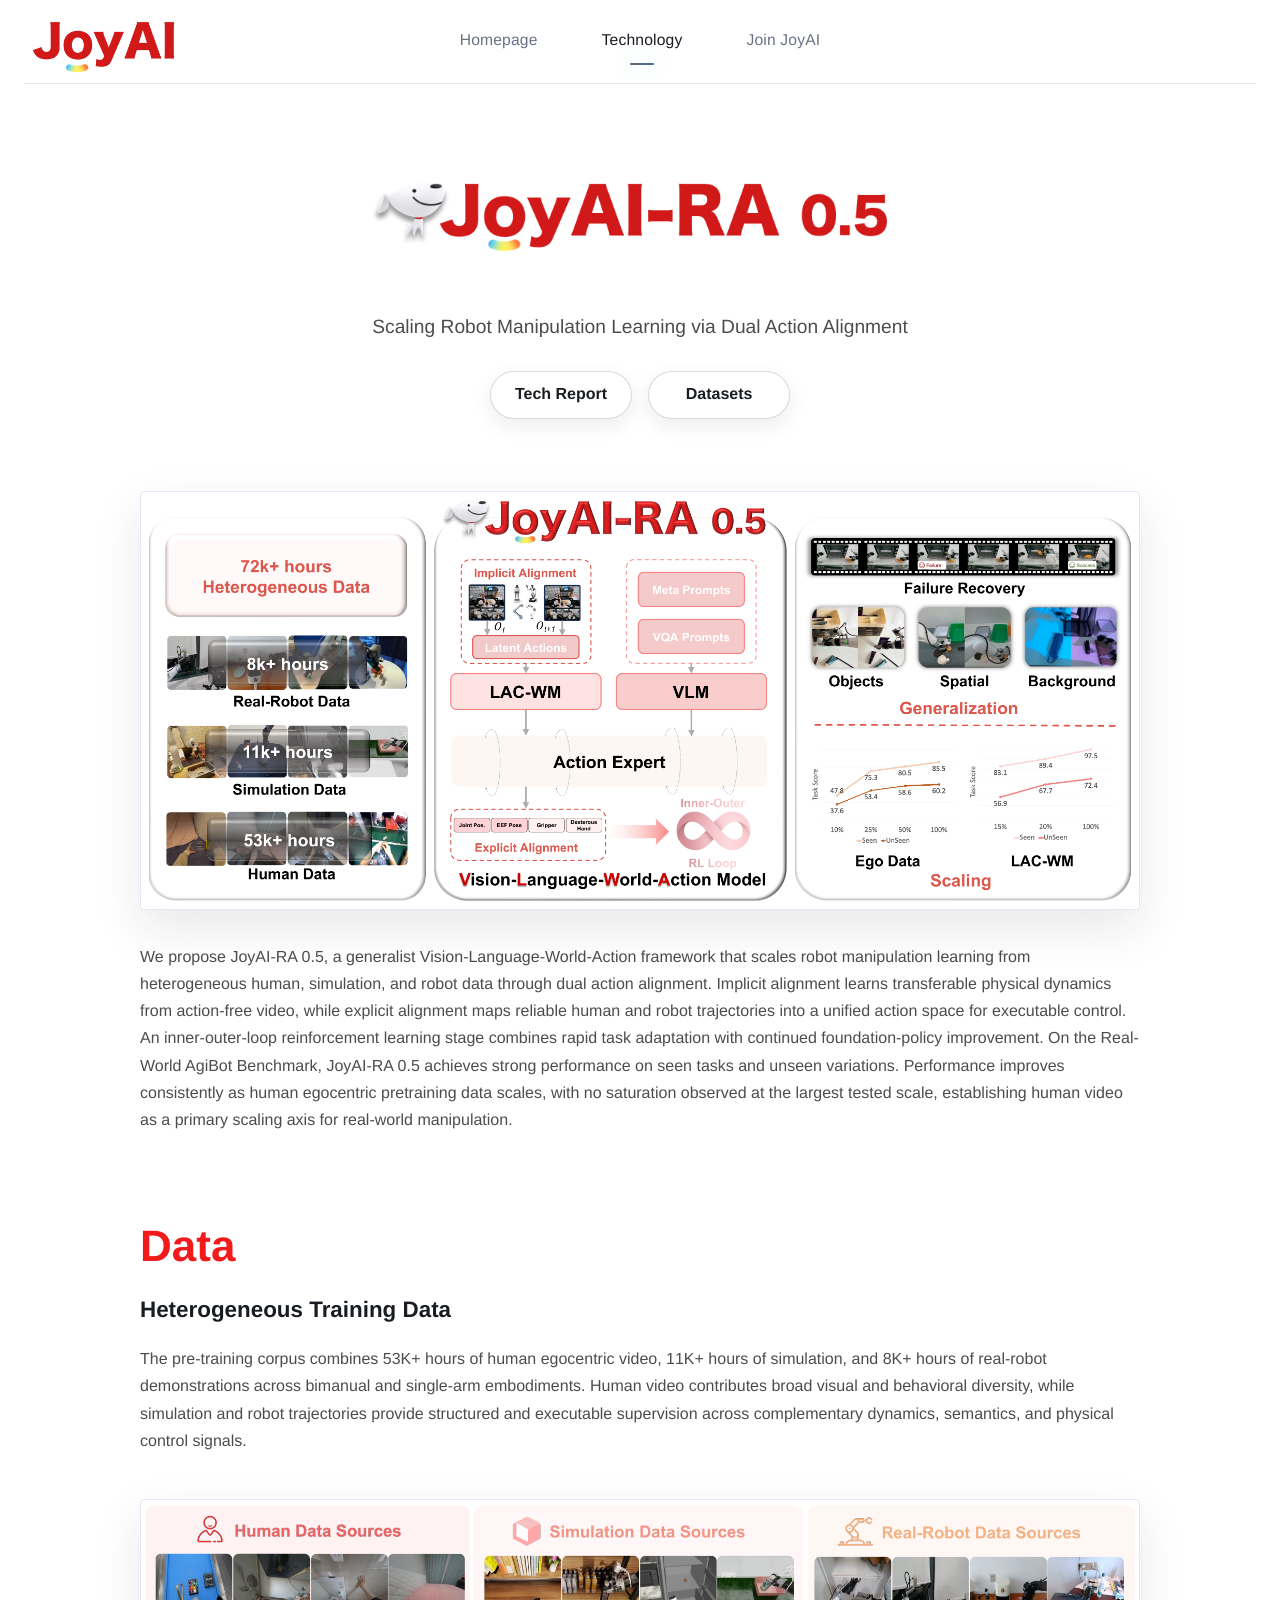
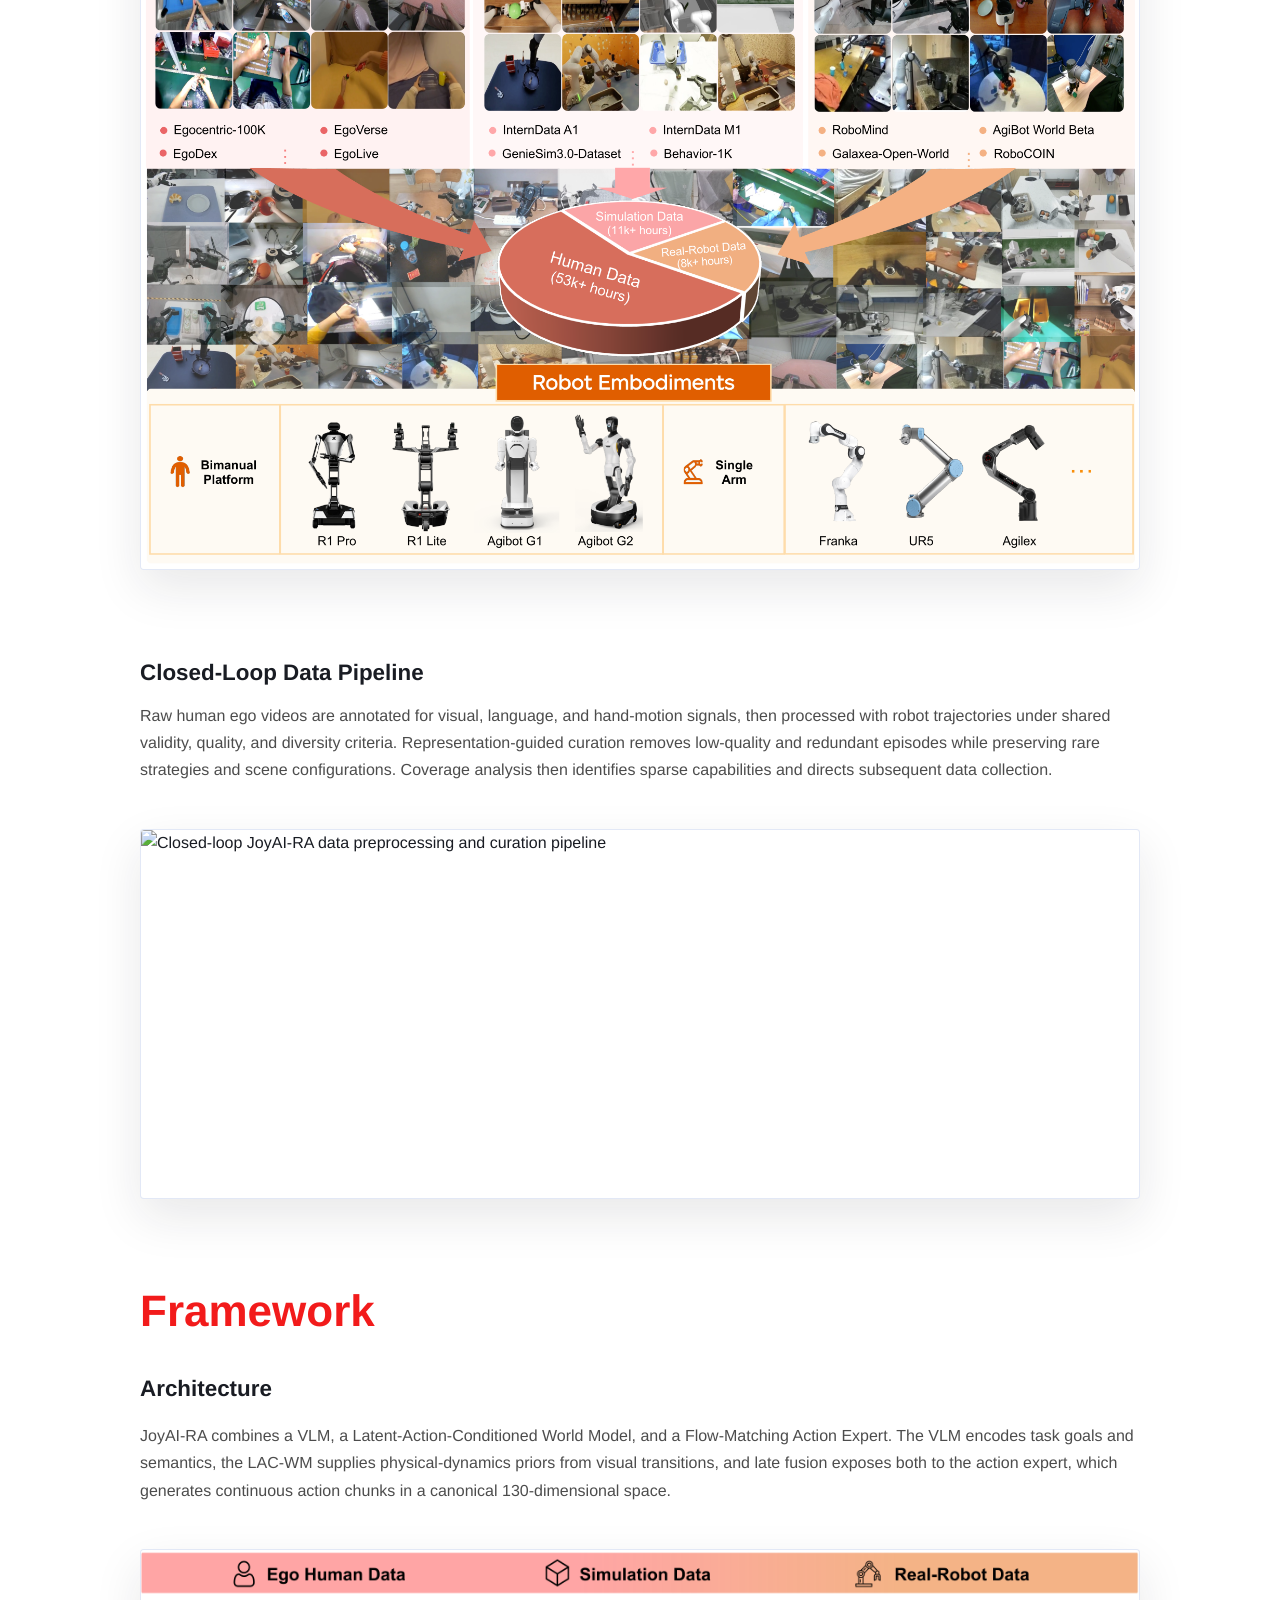
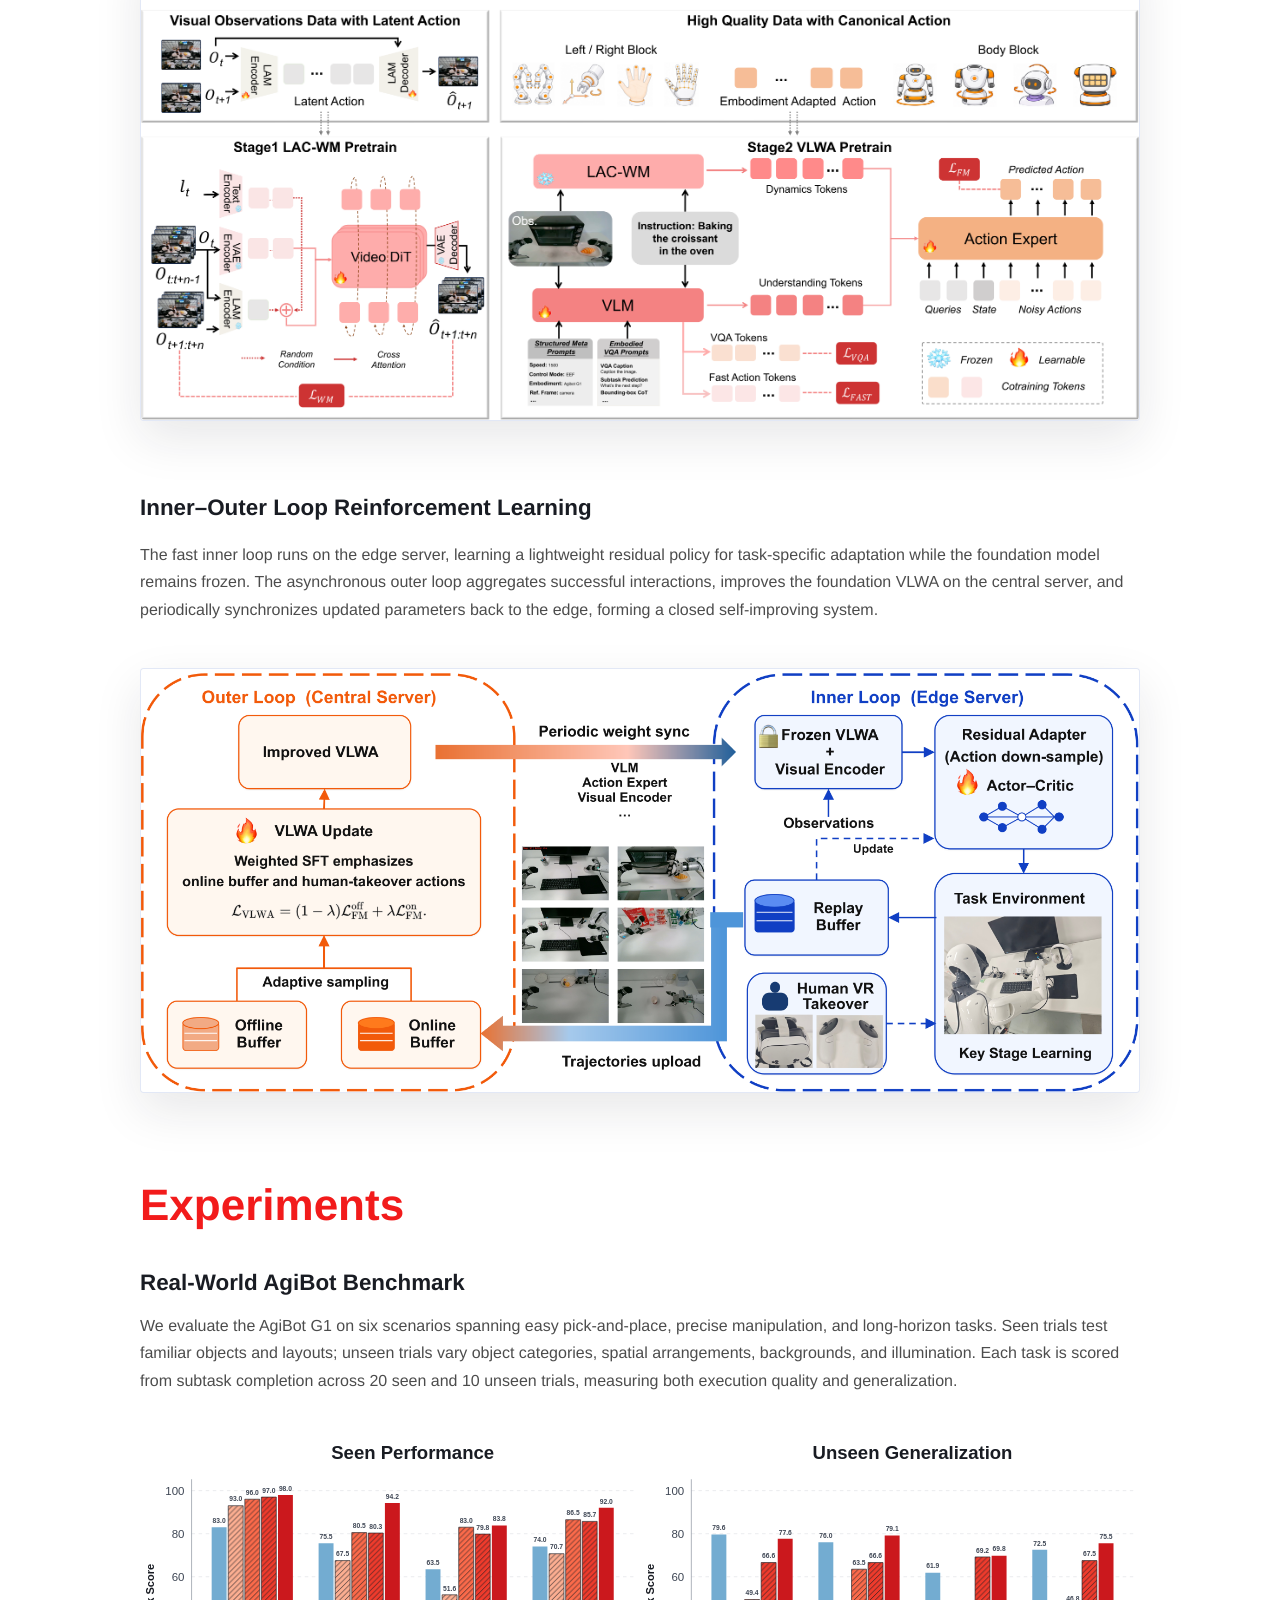
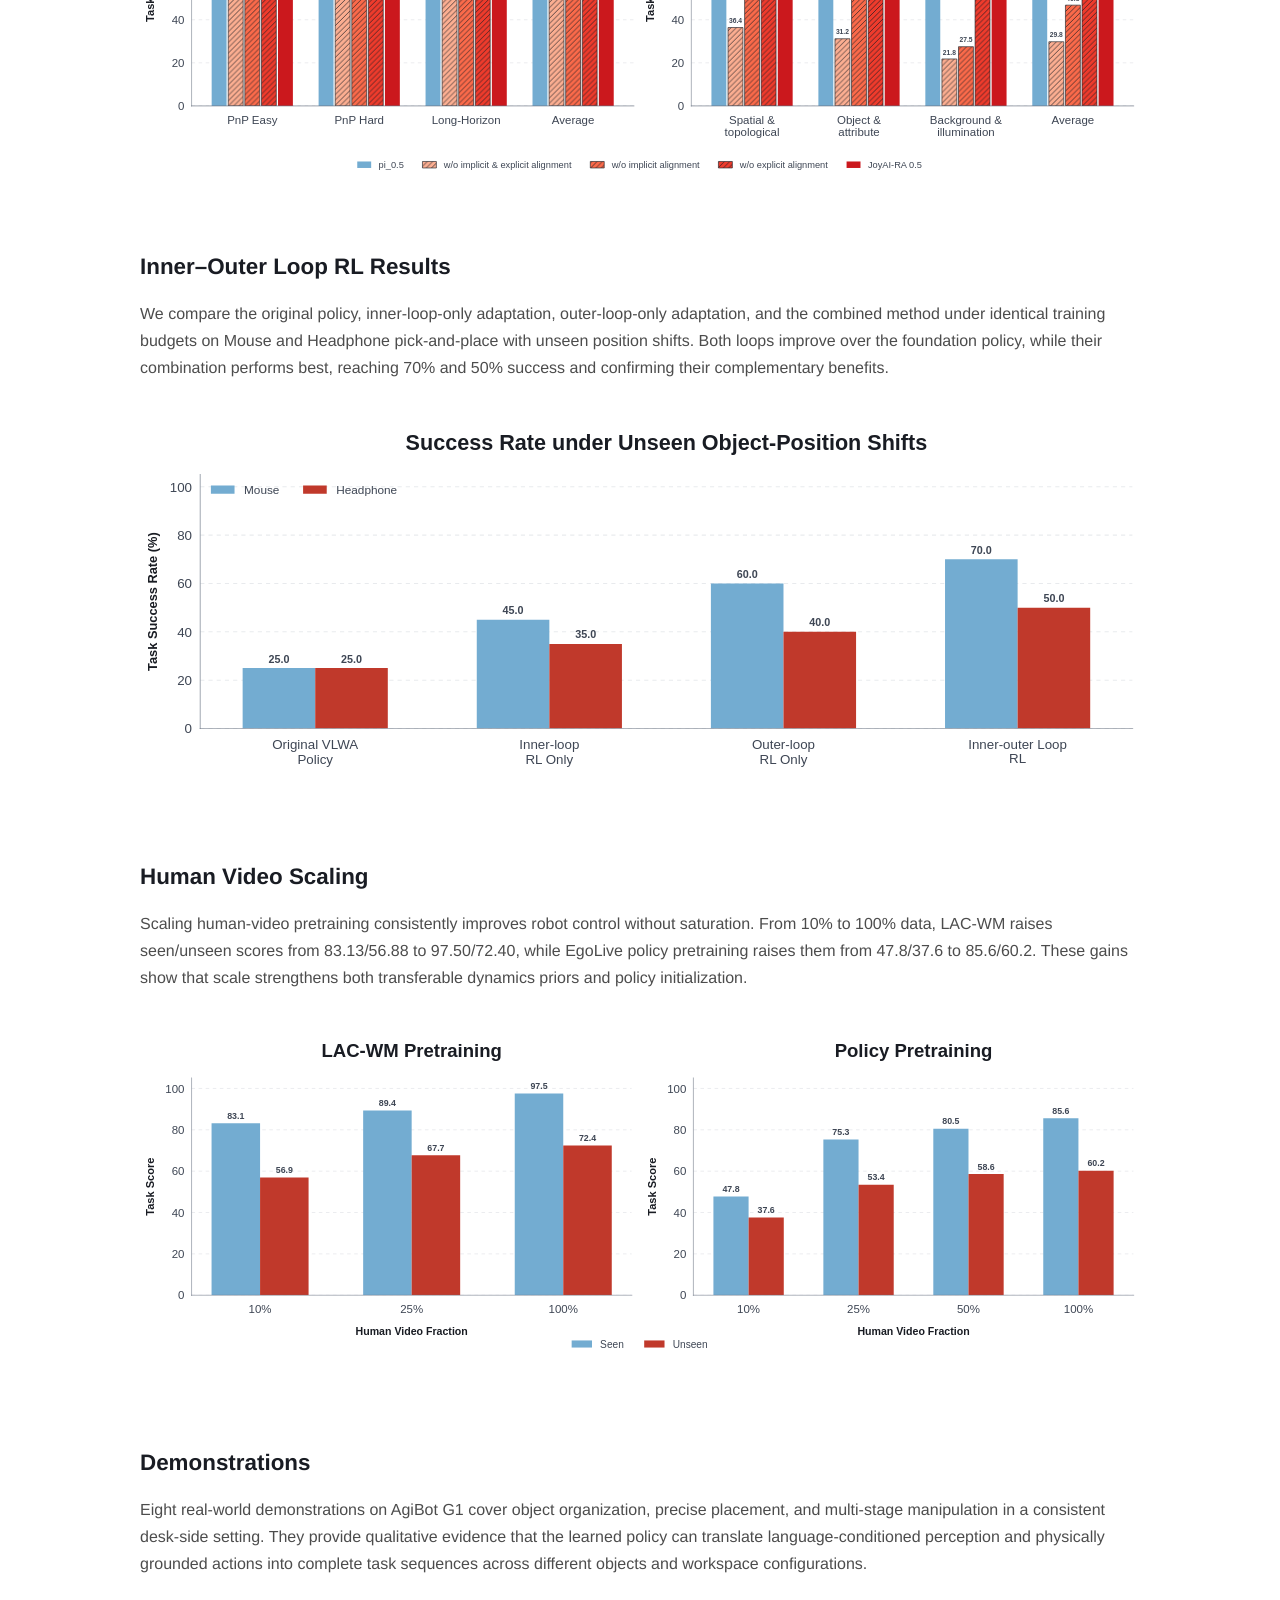
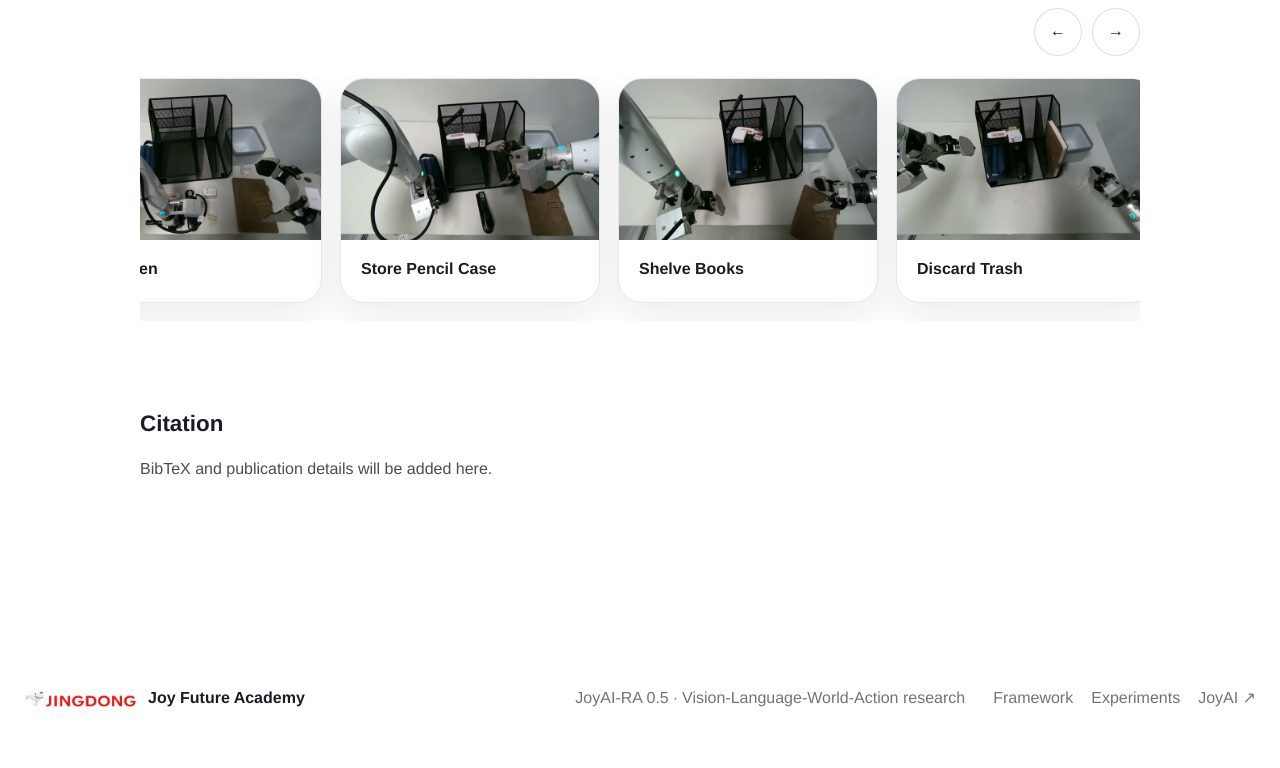
==== commit 8ad55a76: "Remove action-space distribution section" ====
--- a/technical-v2.html
+++ b/technical-v2.html
@@ -323,30 +323,6 @@
           />
         </figure>
 
-        <div class="container scaling-layout">
-          <figure class="paper-figure" data-reveal>
-            <img
-              src="assets/embedding-visualization-cropped.png?v=20260805-cropped"
-              alt="Action-centric embedding distribution of EgoLive at different data scales"
-              width="1629"
-              height="1361"
-              loading="lazy"
-            />
-          </figure>
-          <div class="scaling-notes">
-            <article data-reveal>
-              <span>Broader action coverage</span>
-              <p>
-                An action-centric encoder projects EgoLive clips from four data
-                scales into a shared embedding space. As the corpus grows from 10%
-                to 100%, samples extend into broader peripheral and low-density
-                regions rather than only becoming denser. This indicates that
-                additional video introduces new action types, execution styles, and
-                interaction modes, expanding behavioral coverage.
-              </p>
-            </article>
-          </div>
-        </div>
       </section>
 
       <section class="section" id="videos">
--- a/technical.css
+++ b/technical.css
@@ -2036,42 +2036,6 @@
   overflow: visible;
 }
 
-.technical-page.technical-v2-page .scaling-layout > .paper-figure {
-  align-self: start;
-  border-radius: 4px;
-}
-
-@media (min-width: 981px) {
-  .technical-page.technical-v2-page .scaling-layout > .paper-figure {
-    width: 90%;
-    justify-self: end;
-  }
-
-  .technical-page.technical-v2-page .scaling-layout .scaling-notes {
-    width: min(100%, 440px);
-  }
-}
-
-.technical-page.technical-v2-page .scaling-layout {
-  align-items: start;
-}
-
-.technical-page.technical-v2-page .scaling-layout .scaling-notes {
-  align-self: start;
-  min-height: 0;
-}
-
-.technical-page.technical-v2-page .scaling-layout .scaling-notes article {
-  flex: 0 0 auto;
-  justify-content: flex-start;
-  padding-top: 0;
-  border-top: 0;
-}
-
-.technical-page.technical-v2-page .scaling-layout .scaling-notes p {
-  margin-top: 10px;
-}
-
 .technical-page.technical-v2-page .subsection-title {
   width: 100%;
   margin-top: -14px;
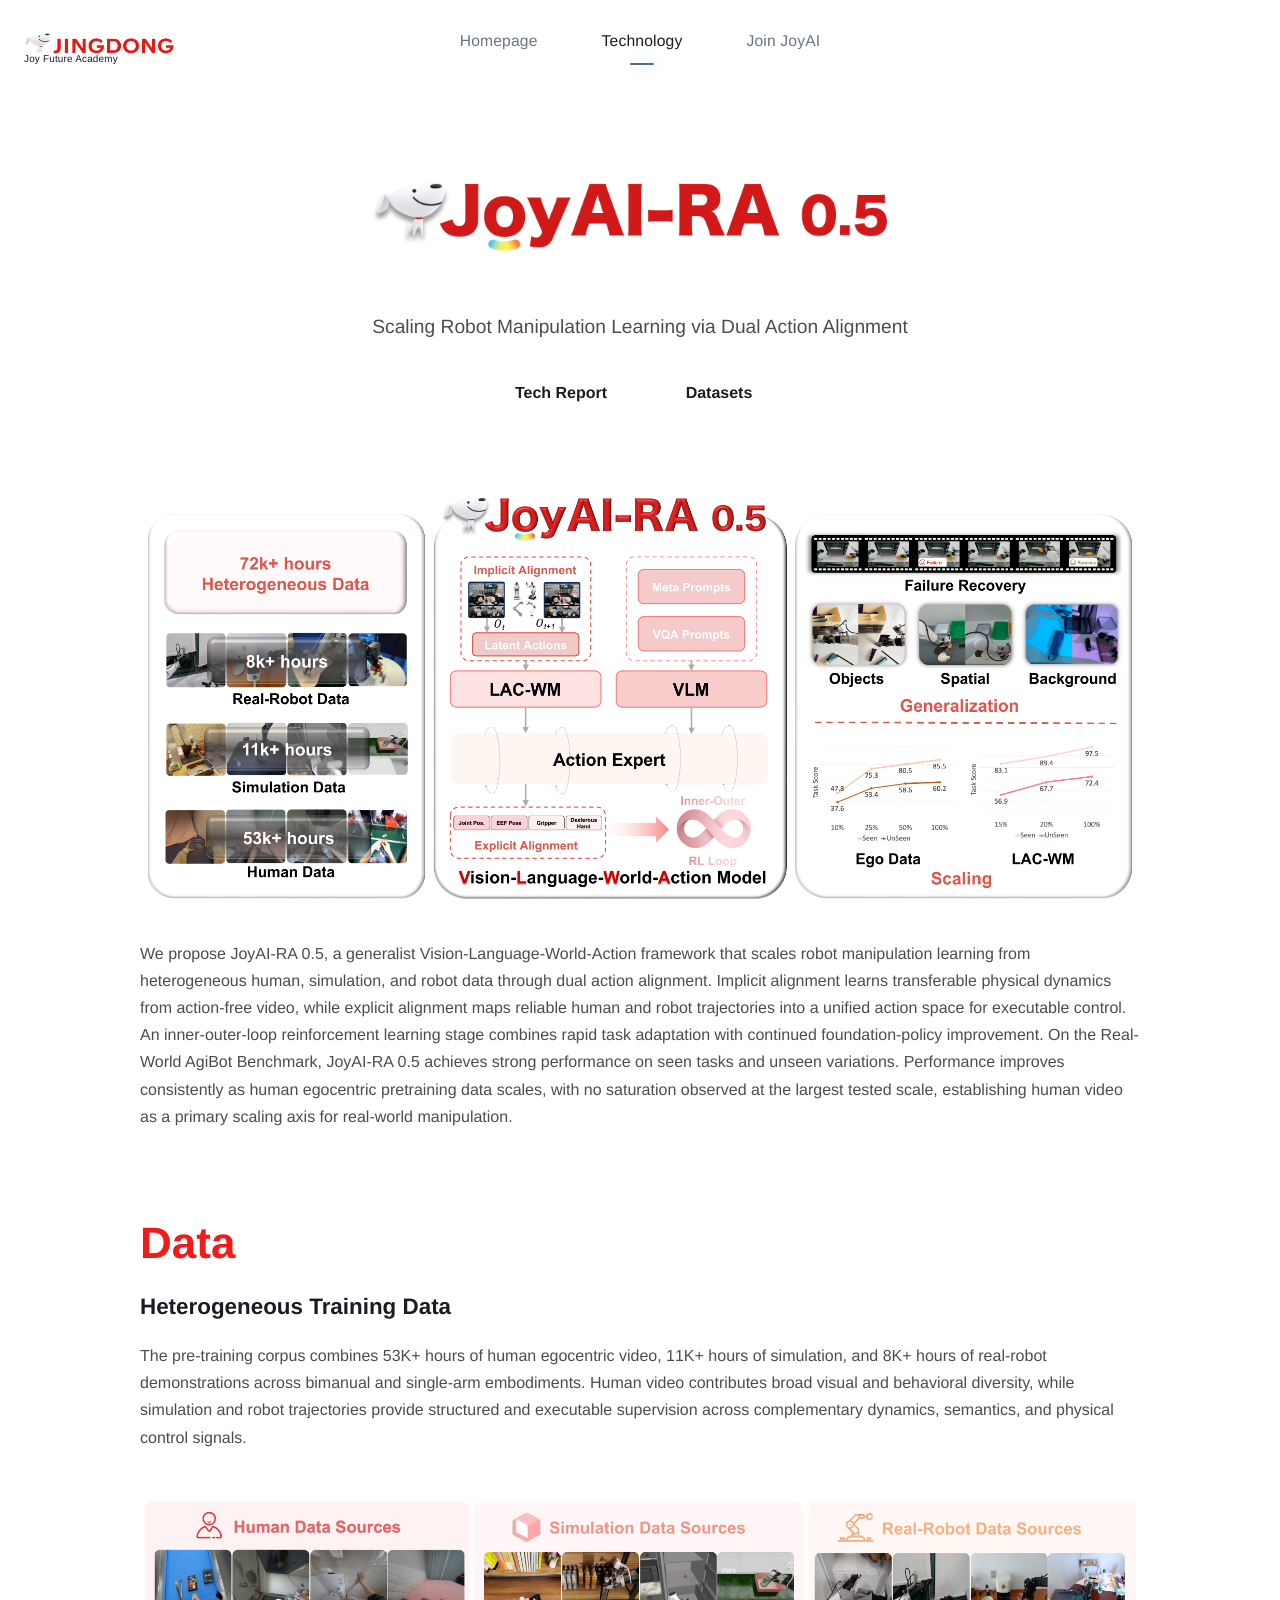
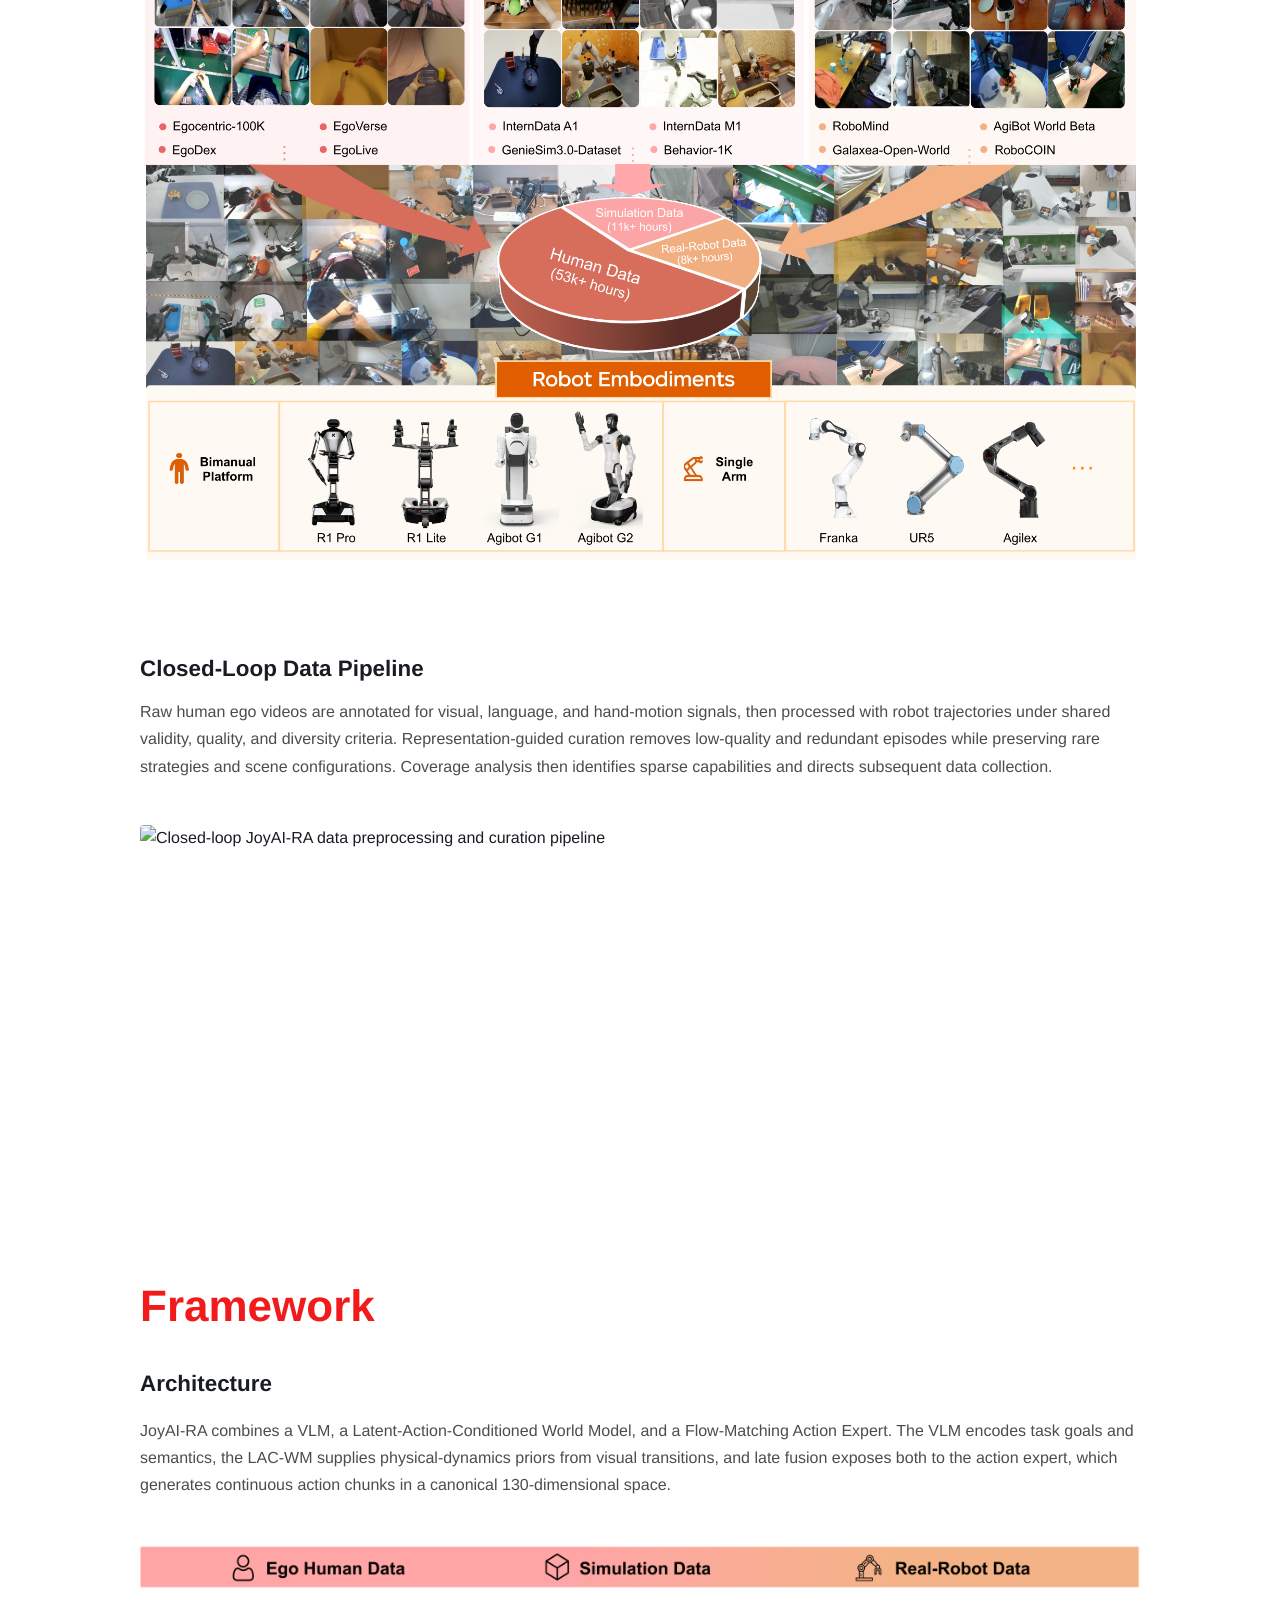
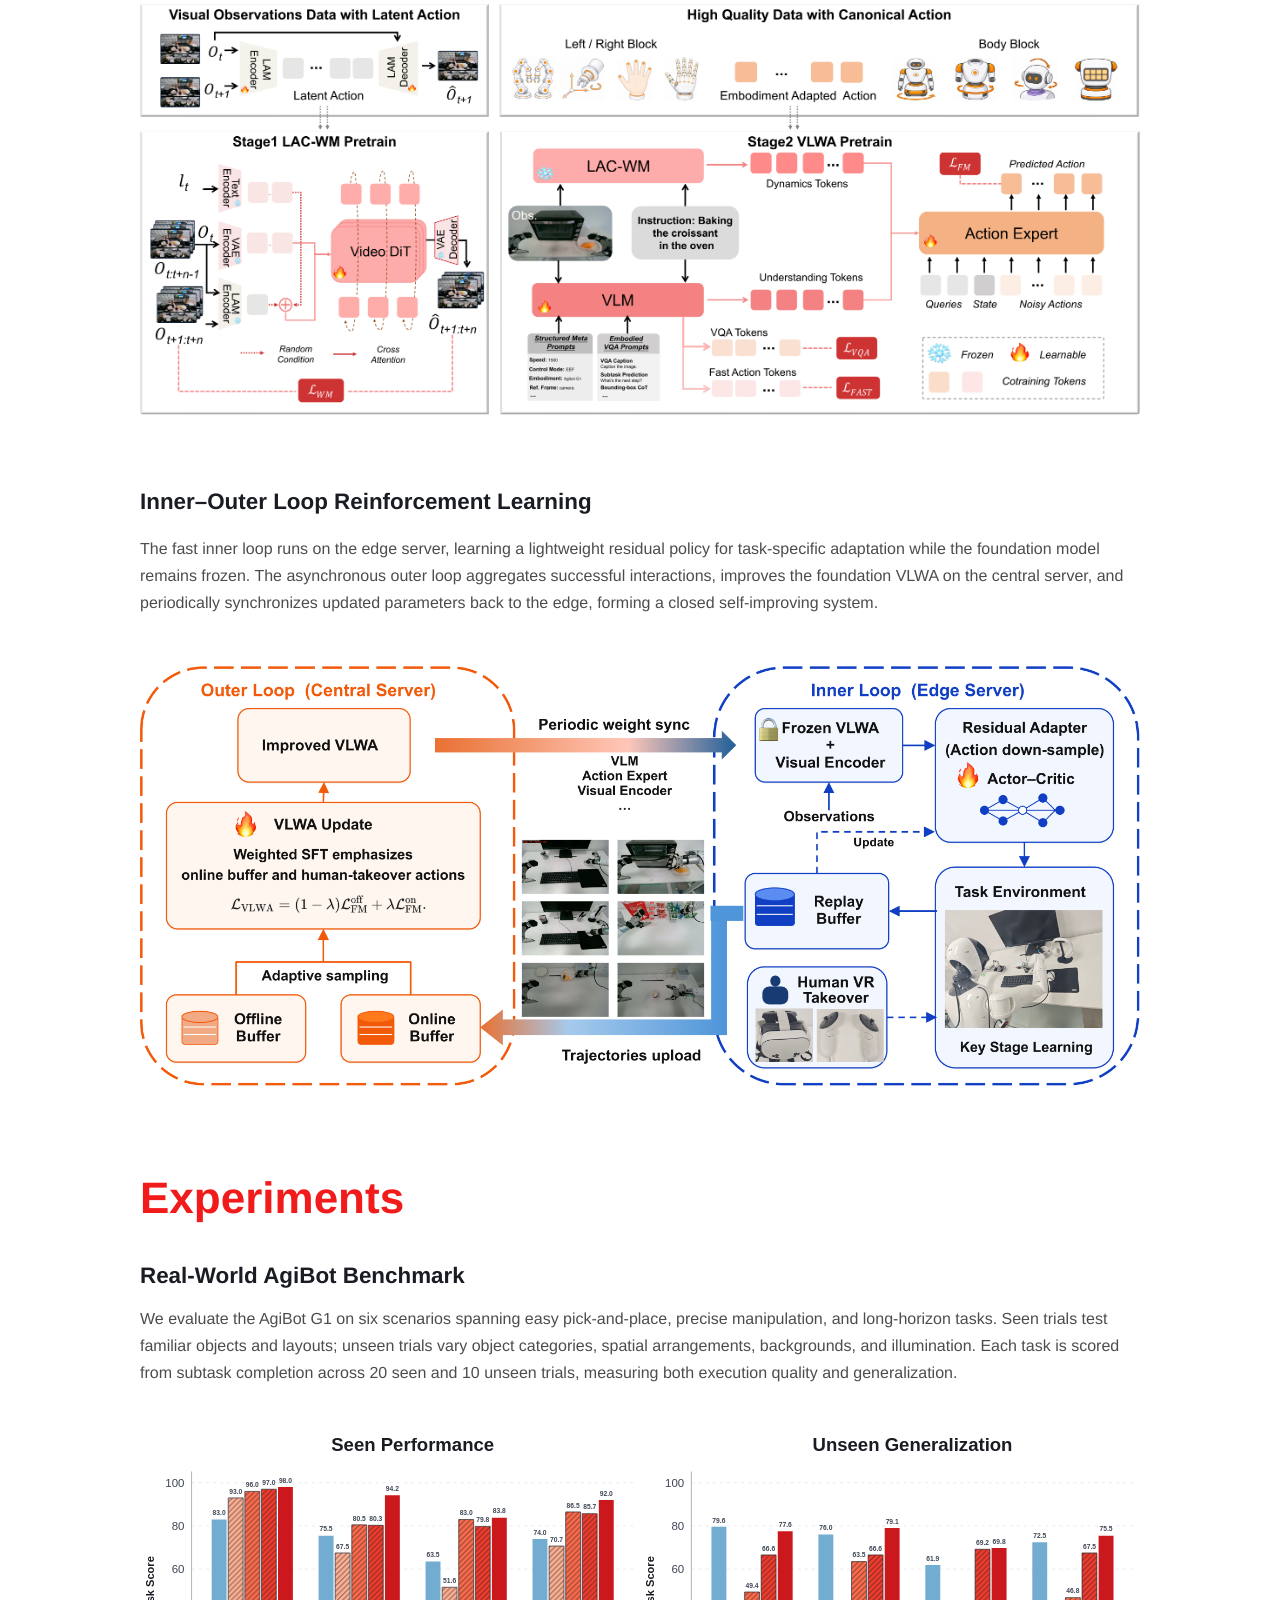
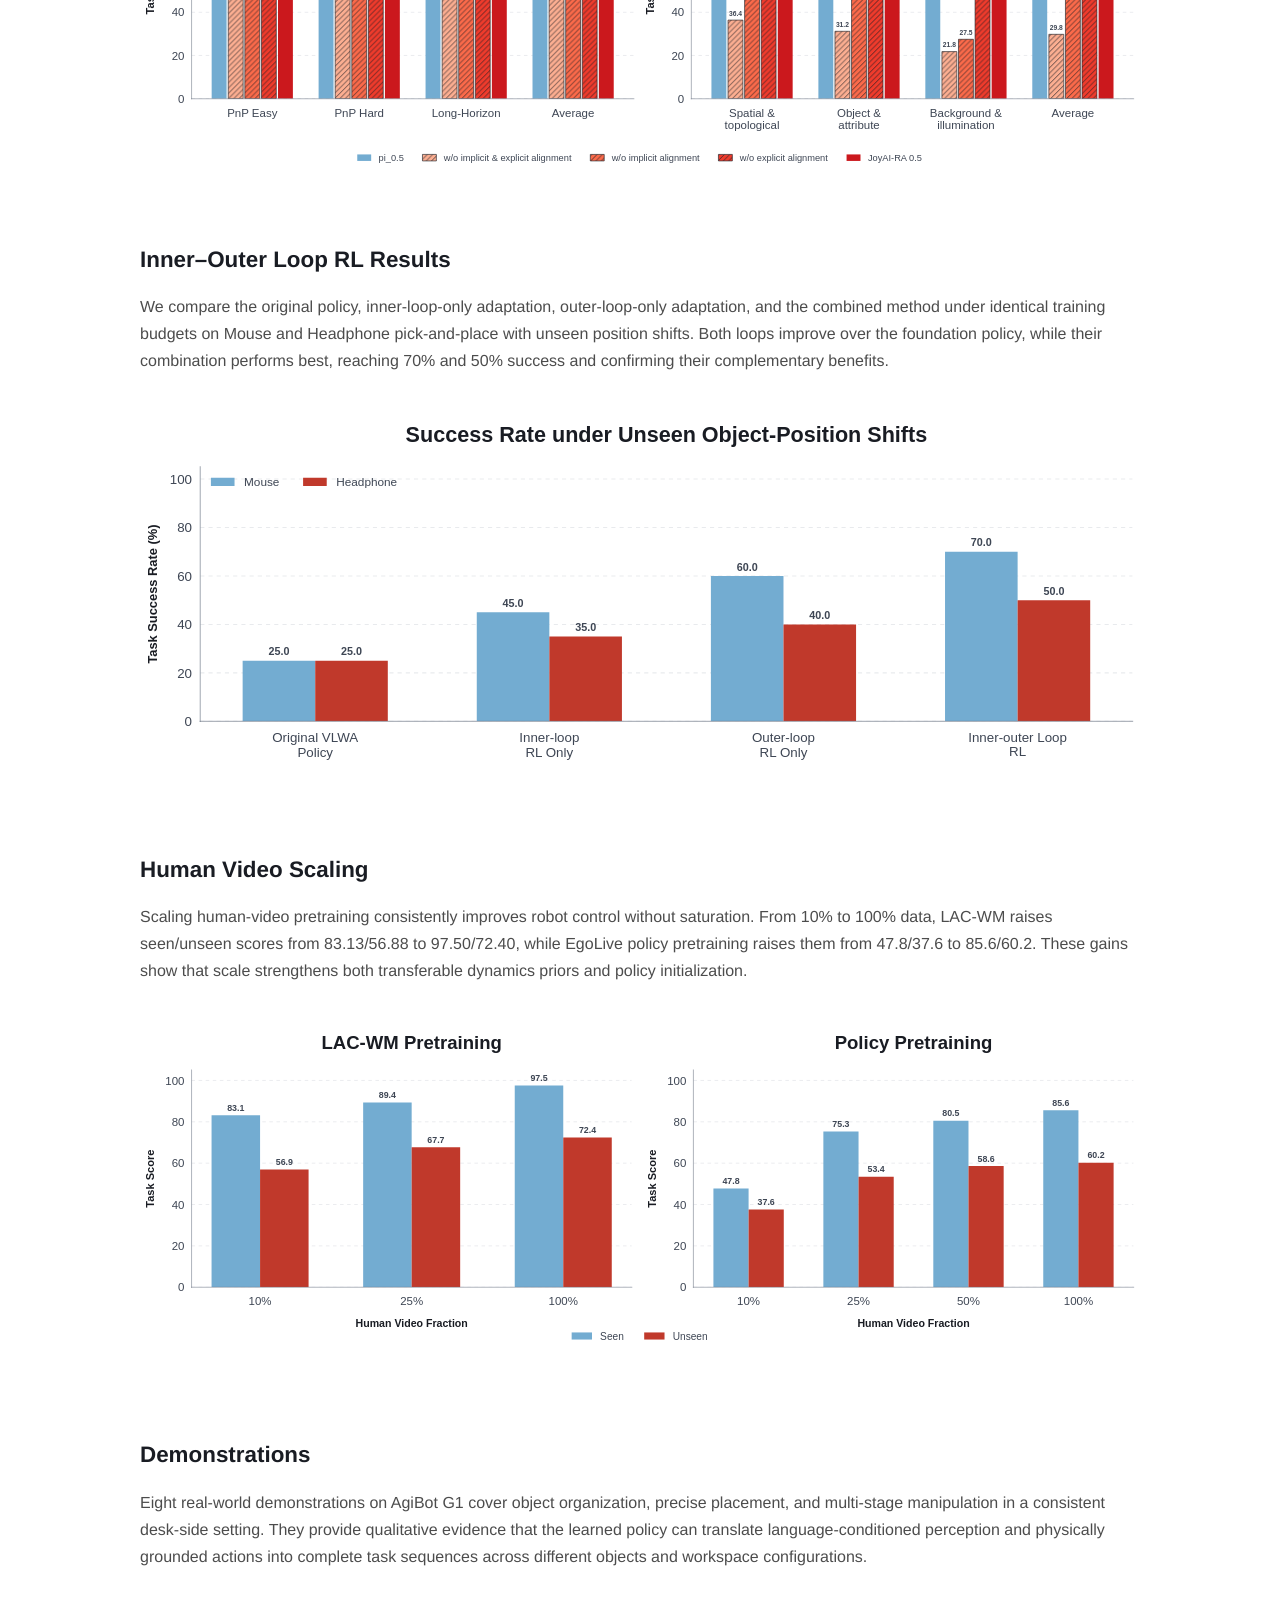
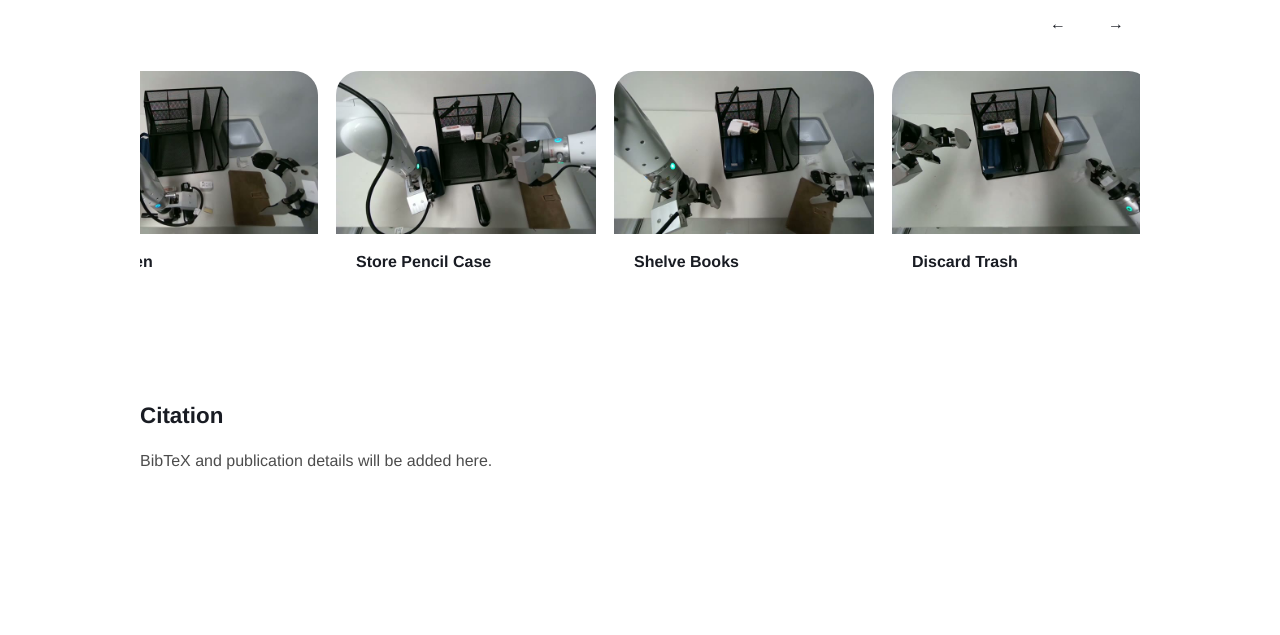
==== commit 77c1ce14: "Move academy mark to header and remove footer" ====
--- a/technical-v2.html
+++ b/technical-v2.html
@@ -21,7 +21,7 @@
     <title>JoyAI-RA 0.5 — Technical Report</title>
     <link rel="icon" href="assets/jd-mascot.png" />
     <link rel="preload" as="image" href="assets/joyai-ra-05-title-user.png" />
-    <link rel="stylesheet" href="technical.css?v=20260806-v2-pure-white" />
+    <link rel="stylesheet" href="technical.css?v=20260806-v2-white-header" />
     <script src="technical.js?v=20260805-clean-images" defer></script>
   </head>
   <body class="technical-page technical-v2-page">
@@ -34,14 +34,15 @@
     </div>
 
     <header class="site-nav" aria-label="Primary navigation">
-      <a class="brand" href="#top" aria-label="JoyAI homepage">
+      <a class="brand brand-corporate" href="#top" aria-label="Joy Future Academy homepage">
         <img
           class="brand-wordmark"
-          src="assets/joyai-wordmark-red.png"
-          alt="JoyAI"
-          width="610"
-          height="220"
+          src="assets/jd-wordmark.png"
+          alt="JINGDONG"
+          width="4600"
+          height="671"
         />
+        <span>Joy Future Academy</span>
       </a>
       <nav aria-label="Site navigation">
         <a href="https://jdai.jd.com/portal" target="_blank" rel="noreferrer">Homepage</a>
@@ -395,17 +396,5 @@
       </section>
     </main>
 
-    <footer class="site-footer">
-      <div>
-        <img src="assets/jd-wordmark.png" alt="JINGDONG" width="4600" height="671" />
-        <span>Joy Future Academy</span>
-      </div>
-      <p>JoyAI-RA 0.5 · Vision-Language-World-Action research</p>
-      <nav aria-label="Footer links">
-        <a href="#framework">Framework</a>
-        <a href="#experiments">Experiments</a>
-        <a href="https://jdai.jd.com/portal" target="_blank" rel="noreferrer">JoyAI ↗</a>
-      </nav>
-    </footer>
   </body>
 </html>
--- a/technical.css
+++ b/technical.css
@@ -1924,7 +1924,7 @@
 }
 
 .technical-page.technical-v2-page .site-nav {
-  border-bottom-color: #e8e8e8;
+  border: 0;
   background: #ffffff;
 }
 
@@ -1934,8 +1934,26 @@
   font-weight: 420;
 }
 
-.technical-page.technical-v2-page .brand {
+.technical-page.technical-v2-page .brand-corporate {
+  width: auto;
+  height: auto;
+  flex-direction: column;
+  align-items: flex-start;
+  gap: 1px;
   transform: translateY(7px);
+}
+
+.technical-page.technical-v2-page .brand-corporate .brand-wordmark {
+  width: 150px;
+  height: auto;
+}
+
+.technical-page.technical-v2-page .brand-corporate span {
+  color: #191c23;
+  font-size: 0.62rem;
+  font-weight: 520;
+  letter-spacing: 0.02em;
+  line-height: 1.1;
 }
 
 .technical-page.technical-v2-page .site-nav nav a.is-active,
@@ -1950,17 +1968,18 @@
 
 .technical-page.technical-v2-page .top-link {
   color: var(--text);
-  border-color: rgba(25, 28, 35, 0.14);
+  border: 0;
   background: #ffffff;
-  box-shadow: 0 10px 26px rgba(25, 28, 35, 0.12);
+  box-shadow: none;
 }
 
 .technical-page.technical-v2-page .data-table,
 .technical-page.technical-v2-page .ablation-card,
 .technical-page.technical-v2-page .score-panel,
 .technical-page.technical-v2-page .g1-task-card {
+  border: 0;
   background: #ffffff;
-  box-shadow: 0 14px 38px rgba(25, 28, 35, 0.08);
+  box-shadow: none;
   backdrop-filter: none;
 }
 
@@ -1970,9 +1989,9 @@
 
 .technical-page.technical-v2-page .hero-action {
   color: var(--text);
-  border-color: rgba(25, 28, 35, 0.16);
+  border: 0;
   background: #ffffff;
-  box-shadow: 0 7px 20px rgba(25, 28, 35, 0.08);
+  box-shadow: none;
 }
 
 .technical-page.technical-v2-page a.hero-action:hover,
@@ -1988,13 +2007,15 @@
 .technical-page.technical-v2-page .paper-figure.result-chart-figure,
 .technical-page.technical-v2-page .wide-figure.result-chart-figure {
   background: #ffffff;
-  border-color: rgba(25, 28, 35, 0.1);
-  box-shadow: 0 14px 38px rgba(25, 28, 35, 0.08);
+  border: 0;
+  box-shadow: none;
 }
 
 .technical-page.technical-v2-page .wide-figure,
 .technical-page.technical-v2-page .paper-figure {
+  border: 0;
   background-color: #ffffff;
+  box-shadow: none;
 }
 
 .technical-page.technical-v2-page .paper-figure.transparent-result-figure,
@@ -2012,8 +2033,9 @@
 
 .technical-page.technical-v2-page .g1-task-controls button {
   color: var(--text);
-  border-color: rgba(25, 28, 35, 0.14);
+  border: 0;
   background: #ffffff;
+  box-shadow: none;
 }
 
 .technical-page.technical-v2-page .g1-task-rail {
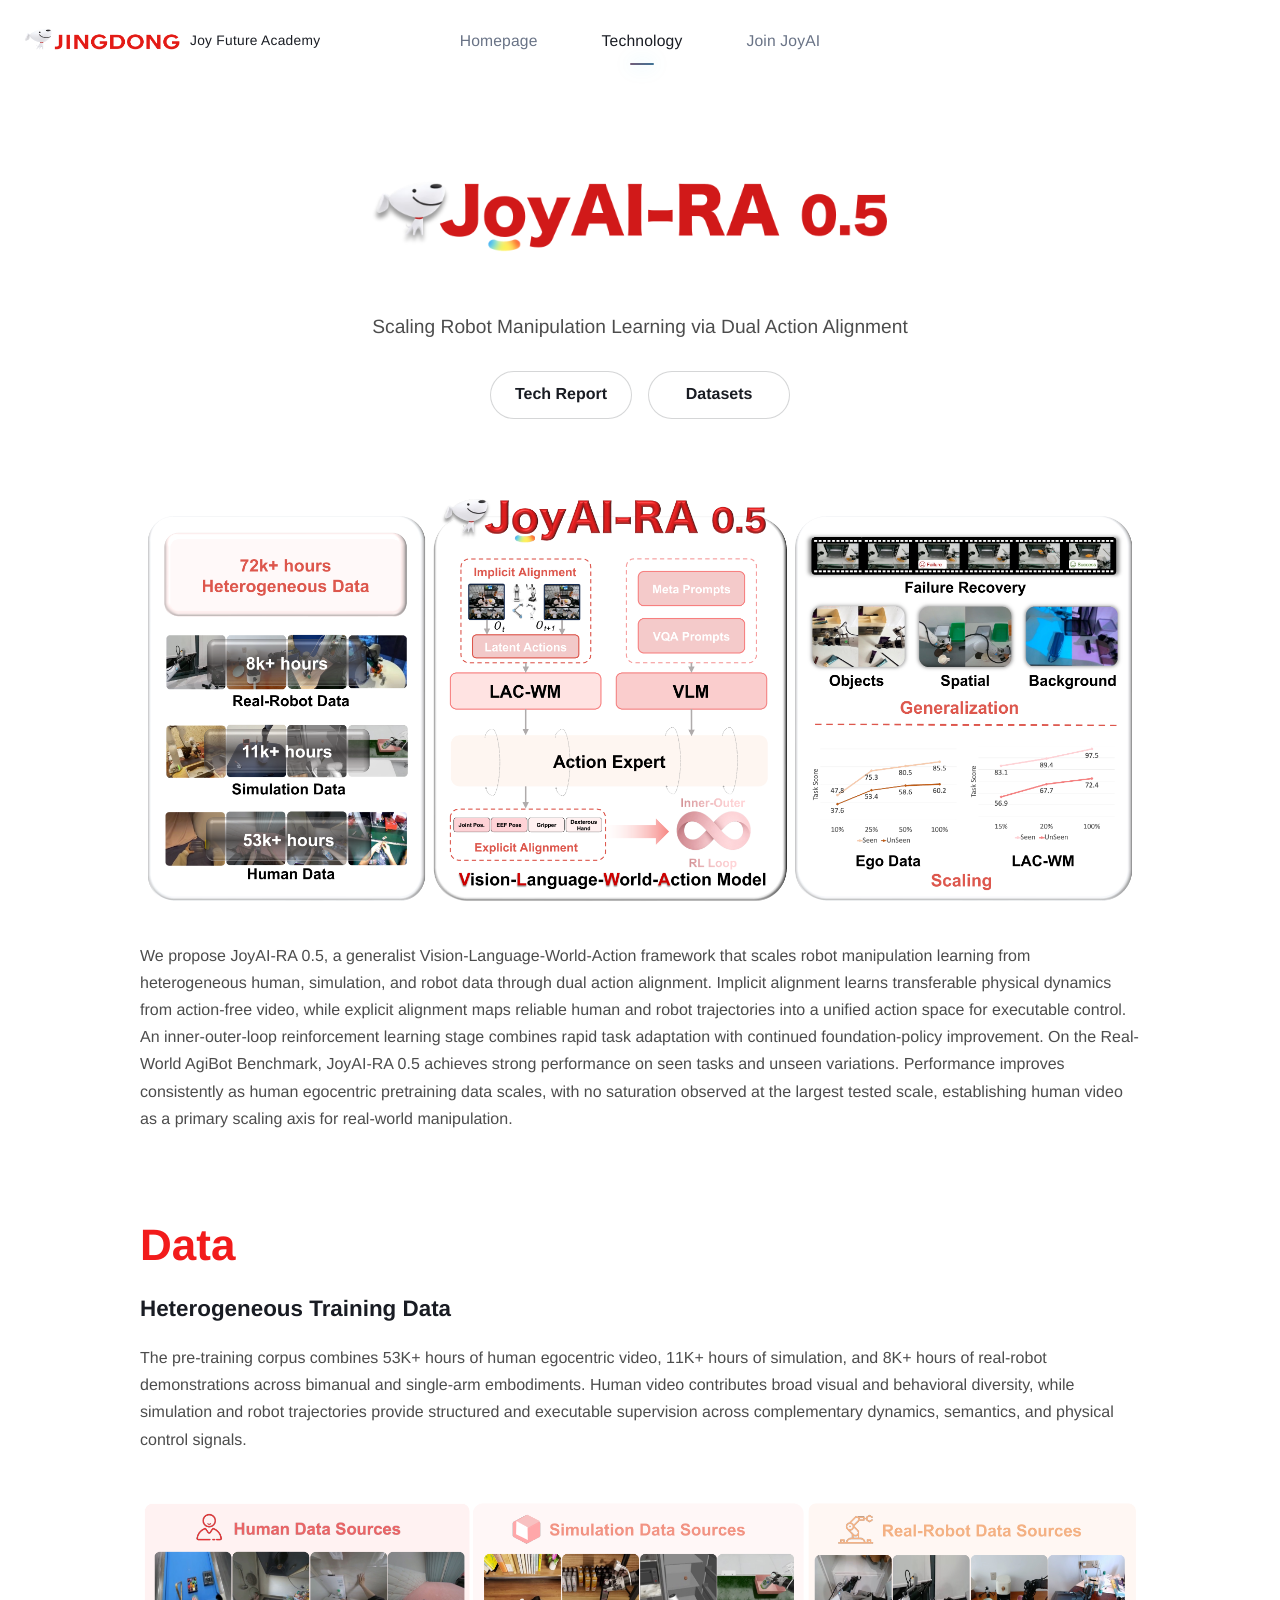
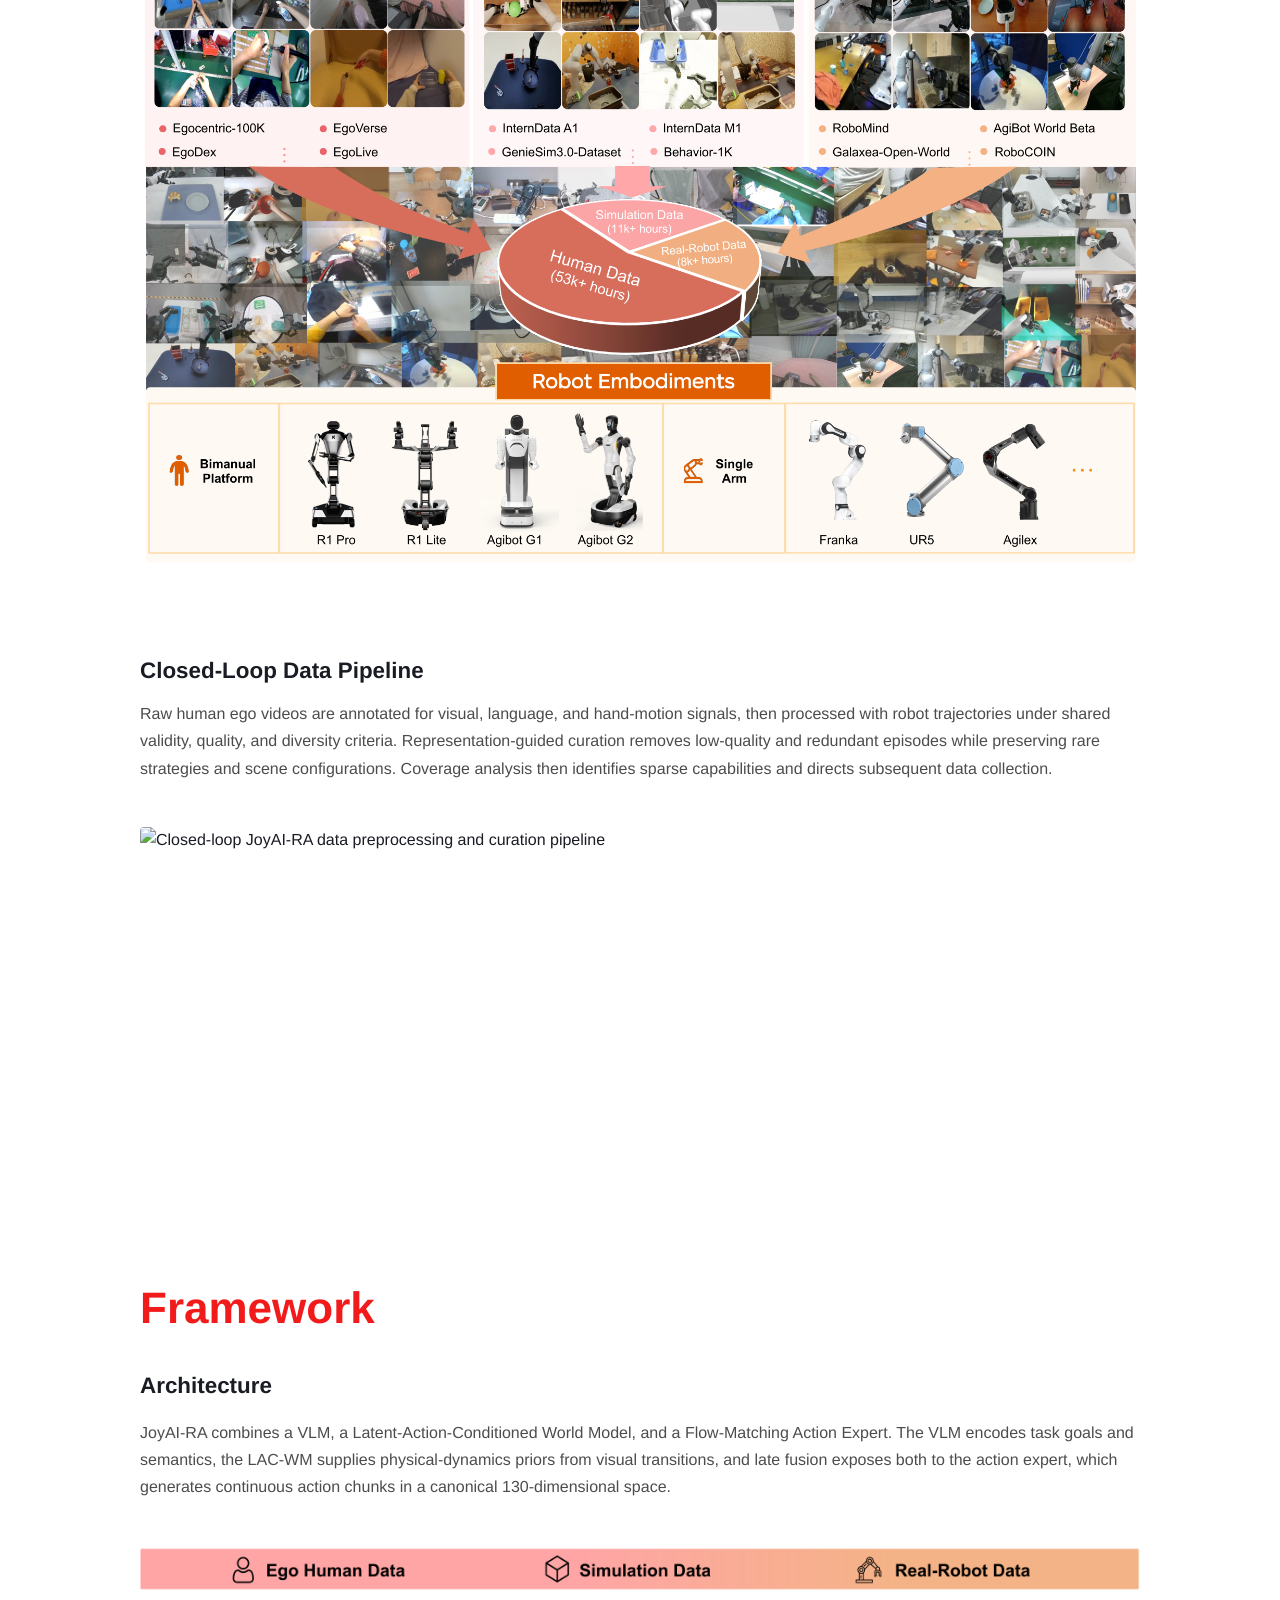
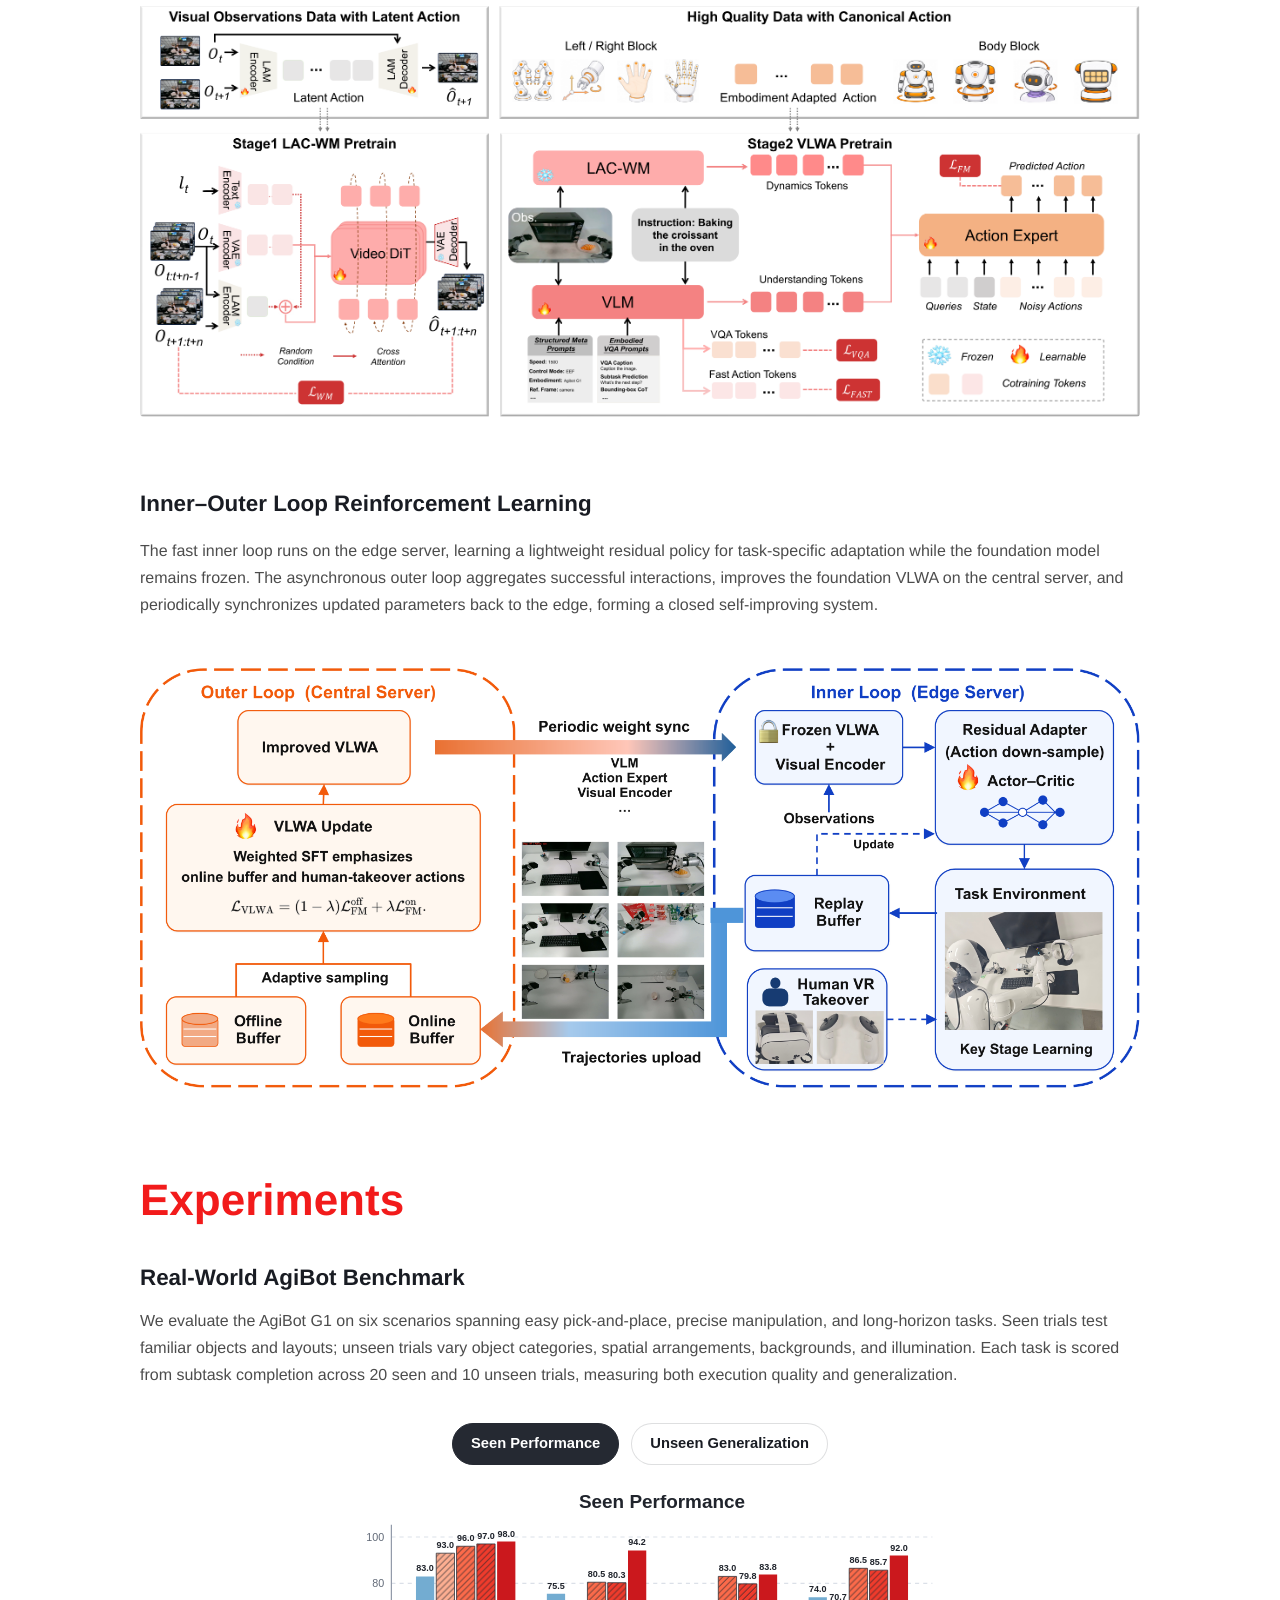
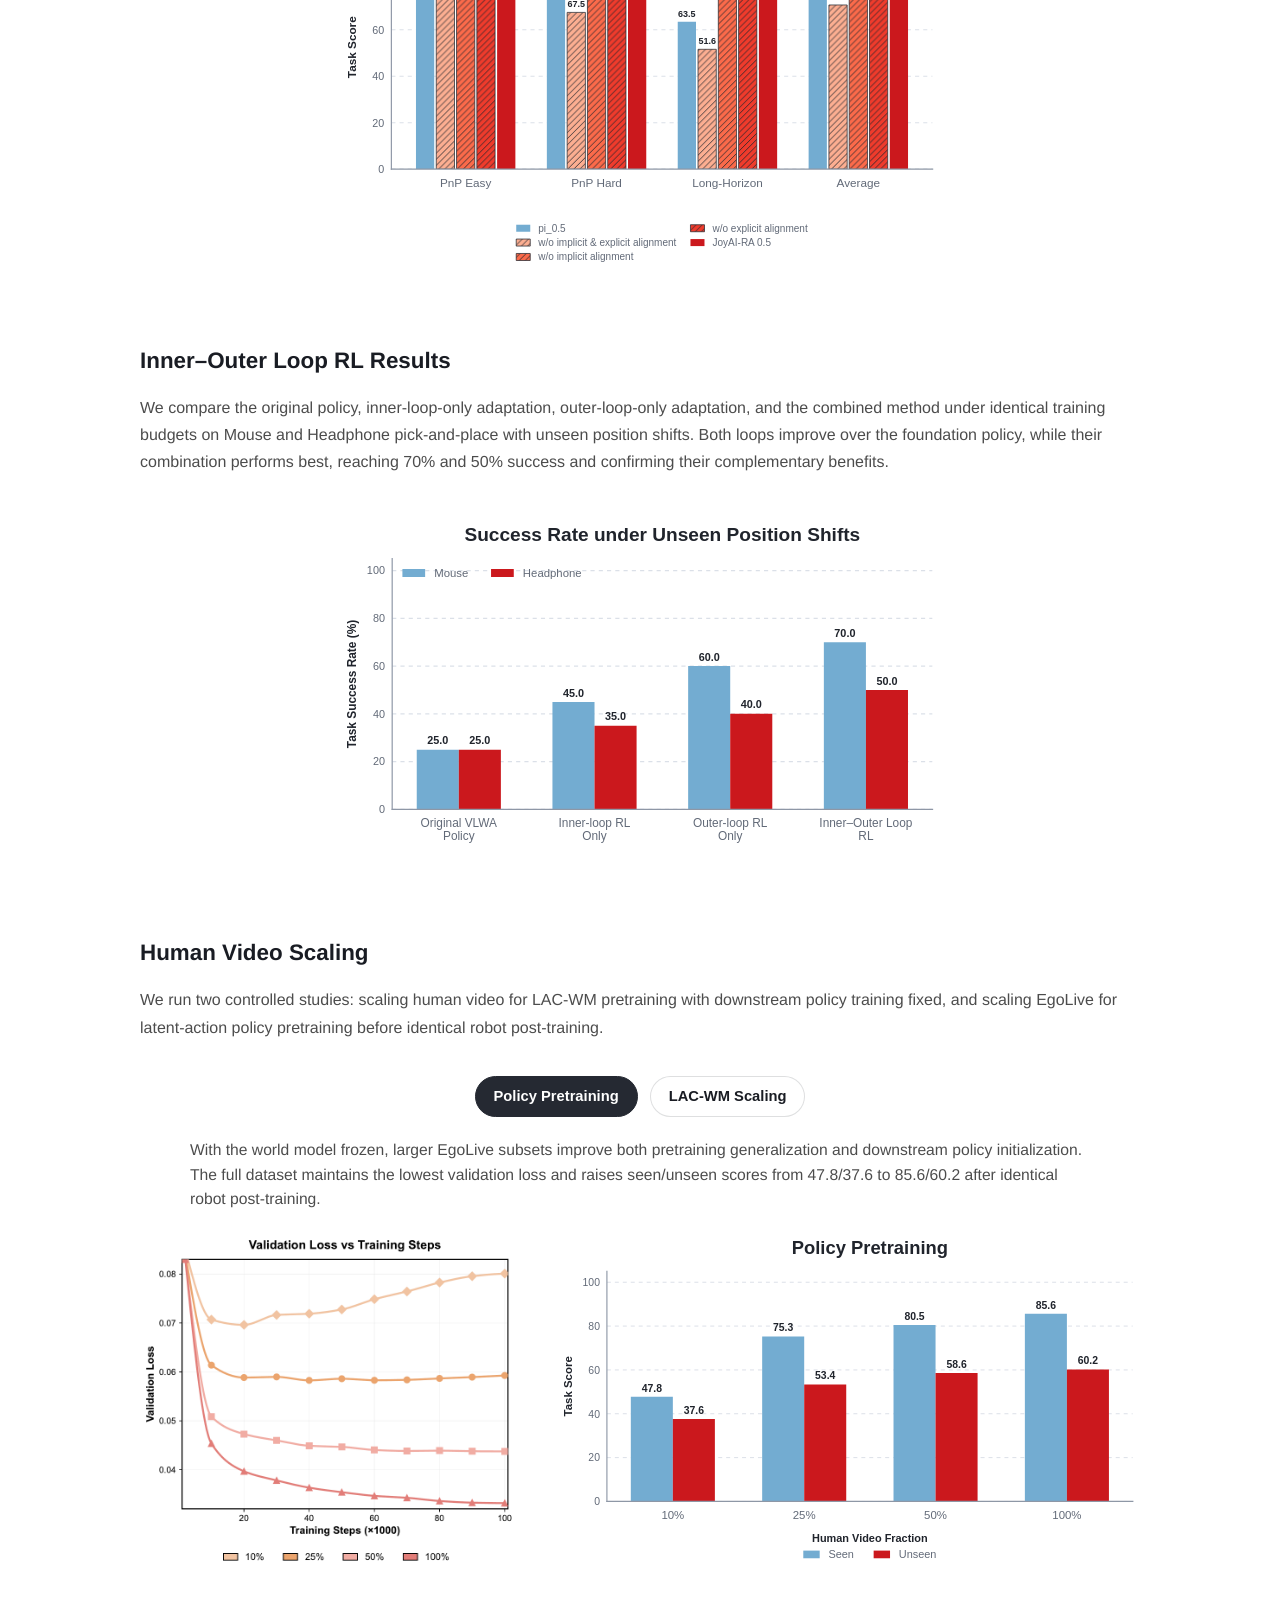
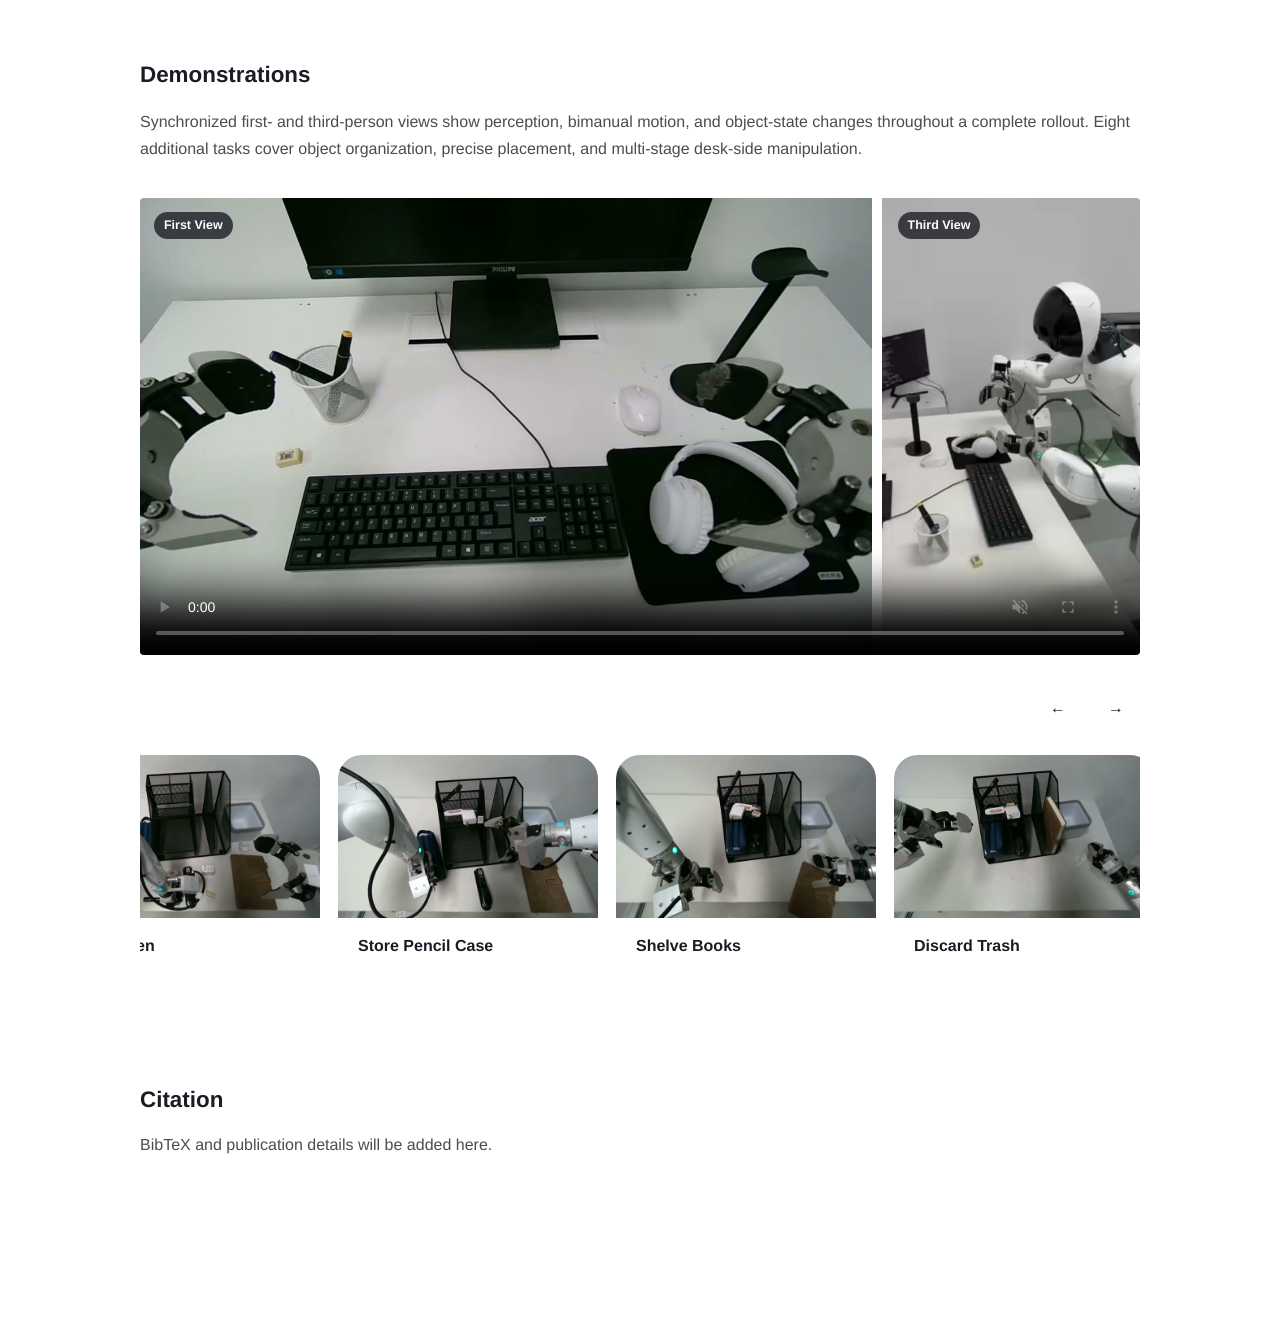
==== commit 59a7e8de: "Add interactive results and robot demonstrations" ====
--- a/technical-v2.html
+++ b/technical-v2.html
@@ -21,8 +21,8 @@
     <title>JoyAI-RA 0.5 — Technical Report</title>
     <link rel="icon" href="assets/jd-mascot.png" />
     <link rel="preload" as="image" href="assets/joyai-ra-05-title-user.png" />
-    <link rel="stylesheet" href="technical.css?v=20260806-v2-white-header" />
-    <script src="technical.js?v=20260805-clean-images" defer></script>
+    <link rel="stylesheet" href="technical.css?v=20260806-v11-demo-copy" />
+    <script src="technical.js?v=20260806-result-tabs" defer></script>
   </head>
   <body class="technical-page technical-v2-page">
     <a class="skip-link" href="#main">Skip to content</a>
@@ -45,7 +45,7 @@
         <span>Joy Future Academy</span>
       </a>
       <nav aria-label="Site navigation">
-        <a href="https://jdai.jd.com/portal" target="_blank" rel="noreferrer">Homepage</a>
+        <a href="https://research.joyai.com/" target="_blank" rel="noreferrer">Homepage</a>
         <a class="is-active" href="#abstract">Technology</a>
         <a href="https://zhaopin.jd.com/home" target="_blank" rel="noreferrer">Join JoyAI</a>
       </nav>
@@ -258,17 +258,75 @@
           </div>
         </div>
 
-        <div class="container">
-          <figure class="paper-figure evidence-figure evidence-figure-wide result-chart-figure transparent-result-figure" data-reveal>
-            <img
-              src="assets/result-main-alignment-light.svg?v=20260805-light-chart"
-              alt="Web-native chart of seen and unseen Real-World AgiBot Benchmark scores for JoyAI-RA 0.5, the baseline, and dual-alignment ablations"
-              width="1400"
-              height="620"
-              loading="lazy"
-            />
-          </figure>
-
+        <div class="container result-tabs-switcher">
+          <div class="result-tabs" role="tablist" aria-label="Real-World AgiBot Benchmark views">
+            <button
+              class="result-tab-trigger is-active"
+              id="benchmark-seen-tab"
+              type="button"
+              role="tab"
+              aria-selected="true"
+              aria-controls="benchmark-seen-panel"
+              data-tab-trigger
+              data-tab-group="real-world"
+              data-tab-target="seen"
+            >
+              Seen Performance
+            </button>
+            <button
+              class="result-tab-trigger"
+              id="benchmark-unseen-tab"
+              type="button"
+              role="tab"
+              aria-selected="false"
+              aria-controls="benchmark-unseen-panel"
+              tabindex="-1"
+              data-tab-trigger
+              data-tab-group="real-world"
+              data-tab-target="unseen"
+            >
+              Unseen Generalization
+            </button>
+          </div>
+
+          <section
+            class="result-tab-panel"
+            id="benchmark-seen-panel"
+            role="tabpanel"
+            aria-labelledby="benchmark-seen-tab"
+            data-tab-panel="real-world"
+            data-tab-key="seen"
+          >
+            <figure class="paper-figure evidence-figure evidence-figure-wide result-chart-figure transparent-result-figure" data-reveal>
+              <img
+                src="assets/result-main-alignment-seen-light.svg?v=20260806-benchmark-tabs"
+                alt="Seen Performance chart for the Real-World AgiBot Benchmark"
+                width="587"
+                height="378"
+                loading="lazy"
+              />
+            </figure>
+          </section>
+
+          <section
+            class="result-tab-panel"
+            id="benchmark-unseen-panel"
+            role="tabpanel"
+            aria-labelledby="benchmark-unseen-tab"
+            data-tab-panel="real-world"
+            data-tab-key="unseen"
+            hidden
+          >
+            <figure class="paper-figure evidence-figure evidence-figure-wide result-chart-figure transparent-result-figure">
+              <img
+                src="assets/result-main-alignment-unseen-light.svg?v=20260806-benchmark-tabs"
+                alt="Unseen Generalization chart for the Real-World AgiBot Benchmark"
+                width="587"
+                height="378"
+                loading="lazy"
+              />
+            </figure>
+          </section>
         </div>
 
         <div class="container report-layout experiment-followup">
@@ -289,10 +347,10 @@
 
         <figure class="wide-figure evidence-figure rl-results-figure result-chart-figure transparent-result-figure" data-reveal>
           <img
-            src="assets/result-rl-light.svg?v=20260805-light-chart"
+            src="assets/result-rl-compact-light.svg?v=20260806-compact-chart"
             alt="Web-native success-rate comparison of the original VLWA policy, inner-loop RL, outer-loop RL, and inner-outer loop RL"
-            width="1200"
-            height="550"
+            width="581"
+            height="319"
             loading="lazy"
           />
         </figure>
@@ -305,24 +363,105 @@
           </div>
           <div class="section-body" data-reveal>
             <p>
-              Scaling human-video pretraining consistently improves robot control
-              without saturation. From 10% to 100% data, LAC-WM raises seen/unseen
-              scores from 83.13/56.88 to 97.50/72.40, while EgoLive policy pretraining
-              raises them from 47.8/37.6 to 85.6/60.2. These gains show that scale
-              strengthens both transferable dynamics priors and policy initialization.
-            </p>
-          </div>
-        </div>
-
-        <figure class="wide-figure evidence-figure scaling-evidence-figure result-chart-figure transparent-result-figure" data-reveal>
-          <img
-            src="assets/result-human-scaling-light.svg?v=20260805-light-chart"
-            alt="Web-native chart of LAC-WM and policy pretraining results across increasing human-video data scales"
-            width="1400"
-            height="580"
-            loading="lazy"
-          />
-        </figure>
+              We run two controlled studies: scaling human video for LAC-WM
+              pretraining with downstream policy training fixed, and scaling EgoLive
+              for latent-action policy pretraining before identical robot post-training.
+            </p>
+          </div>
+        </div>
+
+        <div class="container result-tabs-switcher">
+          <div class="result-tabs" role="tablist" aria-label="Human Video Scaling views">
+            <button
+              class="result-tab-trigger is-active"
+              id="scaling-policy-tab"
+              type="button"
+              role="tab"
+              aria-selected="true"
+              aria-controls="scaling-policy-panel"
+              data-tab-trigger
+              data-tab-group="human-scaling"
+              data-tab-target="policy"
+            >
+              Policy Pretraining
+            </button>
+            <button
+              class="result-tab-trigger"
+              id="scaling-lacwm-tab"
+              type="button"
+              role="tab"
+              aria-selected="false"
+              aria-controls="scaling-lacwm-panel"
+              tabindex="-1"
+              data-tab-trigger
+              data-tab-group="human-scaling"
+              data-tab-target="lacwm"
+            >
+              LAC-WM Scaling
+            </button>
+          </div>
+
+          <section
+            class="result-tab-panel"
+            id="scaling-lacwm-panel"
+            role="tabpanel"
+            aria-labelledby="scaling-lacwm-tab"
+            data-tab-panel="human-scaling"
+            data-tab-key="lacwm"
+            hidden
+          >
+            <p class="scaling-panel-copy" data-reveal>
+              More human video produces a stronger transferable dynamics prior.
+              Scaling from 10% to 100% raises seen/unseen scores from 83.13/56.88
+              to 97.50/72.40, with no saturation at the largest tested scale.
+            </p>
+            <figure class="paper-figure evidence-figure result-chart-figure transparent-result-figure" data-reveal>
+              <img
+                src="assets/result-human-scaling-lacwm-light.svg?v=20260806-result-tabs"
+                alt="LAC-WM performance across increasing fractions of human-video pretraining data"
+                width="587"
+                height="340"
+                loading="lazy"
+              />
+            </figure>
+          </section>
+
+          <section
+            class="result-tab-panel"
+            id="scaling-policy-panel"
+            role="tabpanel"
+            aria-labelledby="scaling-policy-tab"
+            data-tab-panel="human-scaling"
+            data-tab-key="policy"
+          >
+            <p class="scaling-panel-copy">
+              With the world model frozen, larger EgoLive subsets improve both
+              pretraining generalization and downstream policy initialization. The
+              full dataset maintains the lowest validation loss and raises seen/unseen
+              scores from 47.8/37.6 to 85.6/60.2 after identical robot post-training.
+            </p>
+            <div class="scaling-panel-grid">
+              <figure class="paper-figure evidence-figure result-chart-figure transparent-result-figure">
+                <img
+                  src="assets/human-scaling-validation-loss.png?v=20260806-paper-crop"
+                  alt="Validation-loss curves for policy pretraining with 10%, 25%, 50%, and 100% of EgoLive"
+                  width="1800"
+                  height="1564"
+                  loading="lazy"
+                />
+              </figure>
+              <figure class="paper-figure evidence-figure result-chart-figure transparent-result-figure">
+                <img
+                  src="assets/result-human-scaling-policy-light.svg?v=20260806-result-tabs"
+                  alt="Policy performance across increasing fractions of human-video pretraining data"
+                  width="587"
+                  height="339"
+                  loading="lazy"
+                />
+              </figure>
+            </div>
+          </section>
+        </div>
 
       </section>
 
@@ -333,15 +472,33 @@
           </div>
           <div class="section-body" data-reveal>
             <p>
-              Eight real-world demonstrations on AgiBot G1 cover object organization,
-              precise placement, and multi-stage manipulation in a consistent desk-side
-              setting. They provide qualitative evidence that the learned policy can
-              translate language-conditioned perception and physically grounded actions
-              into complete task sequences across different objects and workspace
-              configurations.
-            </p>
-          </div>
-        </div>
+              Synchronized first- and third-person views show perception, bimanual
+              motion, and object-state changes throughout a complete rollout. Eight
+              additional tasks cover object organization, precise placement, and
+              multi-stage desk-side manipulation.
+            </p>
+          </div>
+        </div>
+
+        <figure class="container dual-view-demo" data-reveal>
+          <figcaption class="dual-view-labels">
+            <span>First View</span>
+            <span>Third View</span>
+          </figcaption>
+          <video
+            src="assets/demos/g1/first-third-view-2x.mp4"
+            poster="assets/demos/g1/first-third-view.jpg"
+            aria-label="Two-times-speed synchronized first-person and third-person views of an AgiBot G1 manipulation task"
+            width="1574"
+            height="720"
+            autoplay
+            muted
+            loop
+            controls
+            playsinline
+            preload="metadata"
+          ></video>
+        </figure>
 
         <div class="container">
           <div class="g1-task-heading" data-reveal>
--- a/technical.css
+++ b/technical.css
@@ -1937,23 +1937,25 @@
 .technical-page.technical-v2-page .brand-corporate {
   width: auto;
   height: auto;
-  flex-direction: column;
-  align-items: flex-start;
-  gap: 1px;
-  transform: translateY(7px);
+  flex-direction: row;
+  align-items: center;
+  gap: 10px;
+  transform: translateY(-1px);
 }
 
 .technical-page.technical-v2-page .brand-corporate .brand-wordmark {
-  width: 150px;
+  width: 156px;
   height: auto;
+  transform: translateY(-2px);
 }
 
 .technical-page.technical-v2-page .brand-corporate span {
   color: #191c23;
-  font-size: 0.62rem;
+  font-size: 0.86rem;
   font-weight: 520;
   letter-spacing: 0.02em;
   line-height: 1.1;
+  white-space: nowrap;
 }
 
 .technical-page.technical-v2-page .site-nav nav a.is-active,
@@ -1989,7 +1991,7 @@
 
 .technical-page.technical-v2-page .hero-action {
   color: var(--text);
-  border: 0;
+  border: 1px solid rgba(25, 28, 35, 0.18);
   background: #ffffff;
   box-shadow: none;
 }
@@ -2046,6 +2048,154 @@
   margin-top: 16px;
 }
 
+.technical-page.technical-v2-page .result-tabs-switcher {
+  margin-top: 34px;
+}
+
+.technical-page.technical-v2-page .result-tabs {
+  display: flex;
+  flex-wrap: wrap;
+  justify-content: center;
+  gap: 12px;
+  margin-bottom: 22px;
+}
+
+.technical-page.technical-v2-page .result-tab-trigger {
+  padding: 11px 18px;
+  border: 1px solid rgba(25, 28, 35, 0.14);
+  border-radius: 999px;
+  color: var(--text);
+  background: #ffffff;
+  font: inherit;
+  font-size: 0.92rem;
+  font-weight: 620;
+  line-height: 1.2;
+  text-align: center;
+  cursor: pointer;
+  transition:
+    transform 180ms ease,
+    color 180ms ease,
+    border-color 180ms ease,
+    background-color 180ms ease;
+}
+
+.technical-page.technical-v2-page .result-tab-trigger:hover,
+.technical-page.technical-v2-page .result-tab-trigger:focus-visible {
+  transform: translateY(-1px);
+  border-color: rgba(25, 28, 35, 0.34);
+}
+
+.technical-page.technical-v2-page .result-tab-trigger.is-active {
+  color: #ffffff;
+  border-color: #252932;
+  background: #252932;
+}
+
+.technical-page.technical-v2-page .result-tab-trigger:focus-visible {
+  outline: 2px solid rgba(37, 41, 50, 0.2);
+  outline-offset: 3px;
+}
+
+.technical-page.technical-v2-page .result-tab-panel[hidden] {
+  display: none;
+}
+
+.technical-page.technical-v2-page .result-tab-panel {
+  width: 60%;
+  margin-right: auto;
+  margin-left: auto;
+}
+
+.technical-page.technical-v2-page #scaling-policy-panel {
+  width: 100%;
+  max-width: none;
+}
+
+.technical-page.technical-v2-page #scaling-lacwm-panel {
+  width: 100%;
+  max-width: none;
+}
+
+.technical-page.technical-v2-page #scaling-lacwm-panel .result-chart-figure {
+  width: 60%;
+  margin-right: auto;
+  margin-left: auto;
+}
+
+.technical-page.technical-v2-page .result-tab-panel .result-chart-figure {
+  width: 100%;
+  margin-top: 0;
+}
+
+.technical-page.technical-v2-page .scaling-panel-copy {
+  width: 90%;
+  max-width: none;
+  margin: 0 auto 22px;
+  color: var(--muted);
+  font-size: 0.98rem;
+  line-height: 1.55;
+  text-align: left;
+}
+
+.technical-page.technical-v2-page .scaling-panel-grid {
+  display: grid;
+  grid-template-columns: minmax(0, 2fr) minmax(0, 3fr);
+  align-items: start;
+  gap: 28px;
+}
+
+.technical-page.technical-v2-page .scaling-panel-grid .paper-figure {
+  width: 100%;
+  margin: 0;
+}
+
+.technical-page.technical-v2-page .rl-results-figure {
+  width: min(60%, 600px);
+  margin-right: auto;
+  margin-left: auto;
+}
+
+.technical-page.technical-v2-page .dual-view-demo {
+  position: relative;
+  margin-top: 34px;
+}
+
+.technical-page.technical-v2-page .dual-view-labels {
+  position: absolute;
+  z-index: 2;
+  top: 14px;
+  right: 0;
+  left: 0;
+  display: grid;
+  grid-template-columns: minmax(0, 1152fr) minmax(0, 406fr);
+  gap: 16px;
+  color: #ffffff;
+  font-size: 0.78rem;
+  font-weight: 620;
+  line-height: 1.2;
+  pointer-events: none;
+}
+
+.technical-page.technical-v2-page .dual-view-labels span {
+  justify-self: start;
+  margin-left: 14px;
+  padding: 6px 10px;
+  border-radius: 999px;
+  background: rgba(25, 28, 35, 0.78);
+  backdrop-filter: blur(8px);
+}
+
+.technical-page.technical-v2-page .dual-view-demo video {
+  display: block;
+  width: 100%;
+  height: auto;
+  aspect-ratio: 1574 / 720;
+  border: 0;
+  border-radius: 4px;
+  background: #ffffff;
+  object-fit: contain;
+}
+
 .technical-page.technical-v2-page .wide-figure,
 .technical-page.technical-v2-page .paper-figure,
 .technical-page.technical-v2-page .wide-figure img,
@@ -2087,6 +2237,17 @@
   .technical-page.technical-v2-page .subsection-title h3,
   .technical-page.technical-v2-page .citation-card h2 {
     font-size: 1.125rem;
+  }
+
+  .technical-page.technical-v2-page .result-tab-panel,
+  .technical-page.technical-v2-page .rl-results-figure,
+  .technical-page.technical-v2-page #scaling-lacwm-panel .result-chart-figure {
+    width: 100%;
+  }
+
+  .technical-page.technical-v2-page .scaling-panel-grid {
+    grid-template-columns: 1fr;
+    gap: 22px;
   }
 }
 
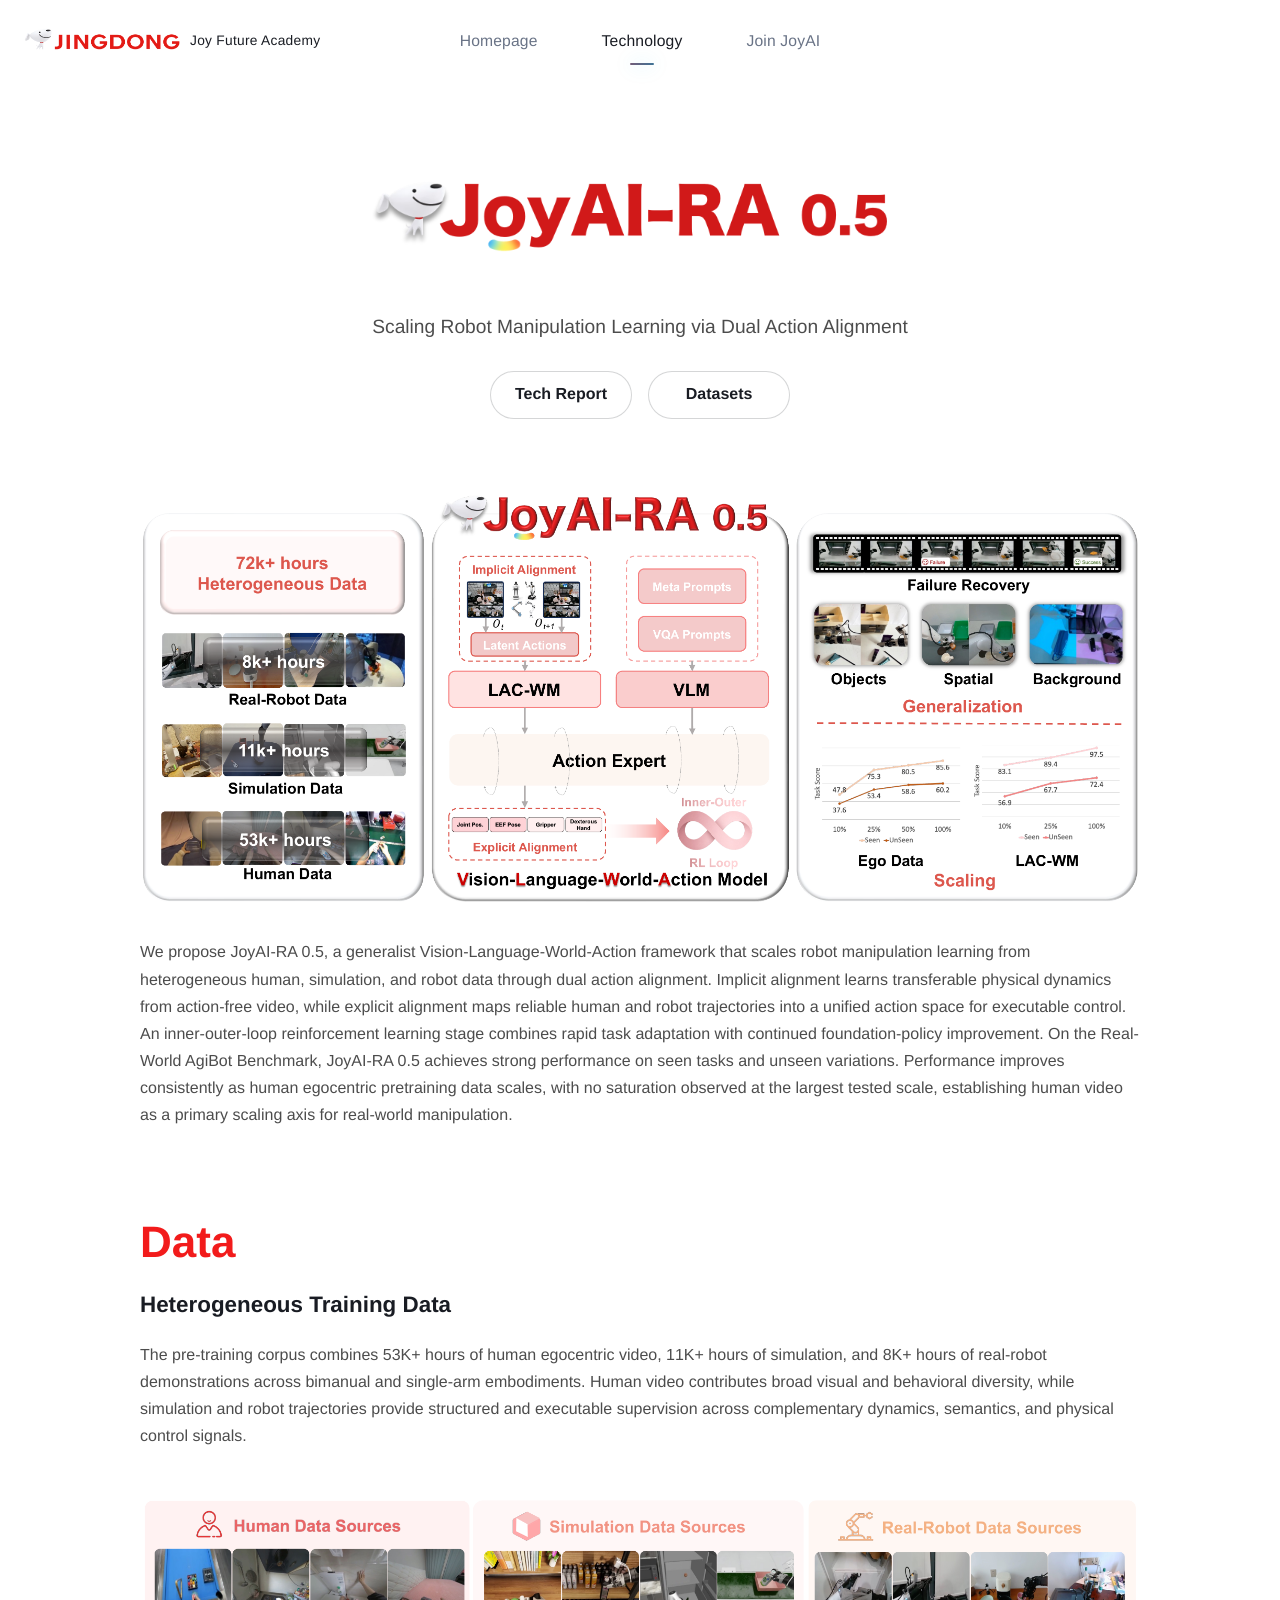
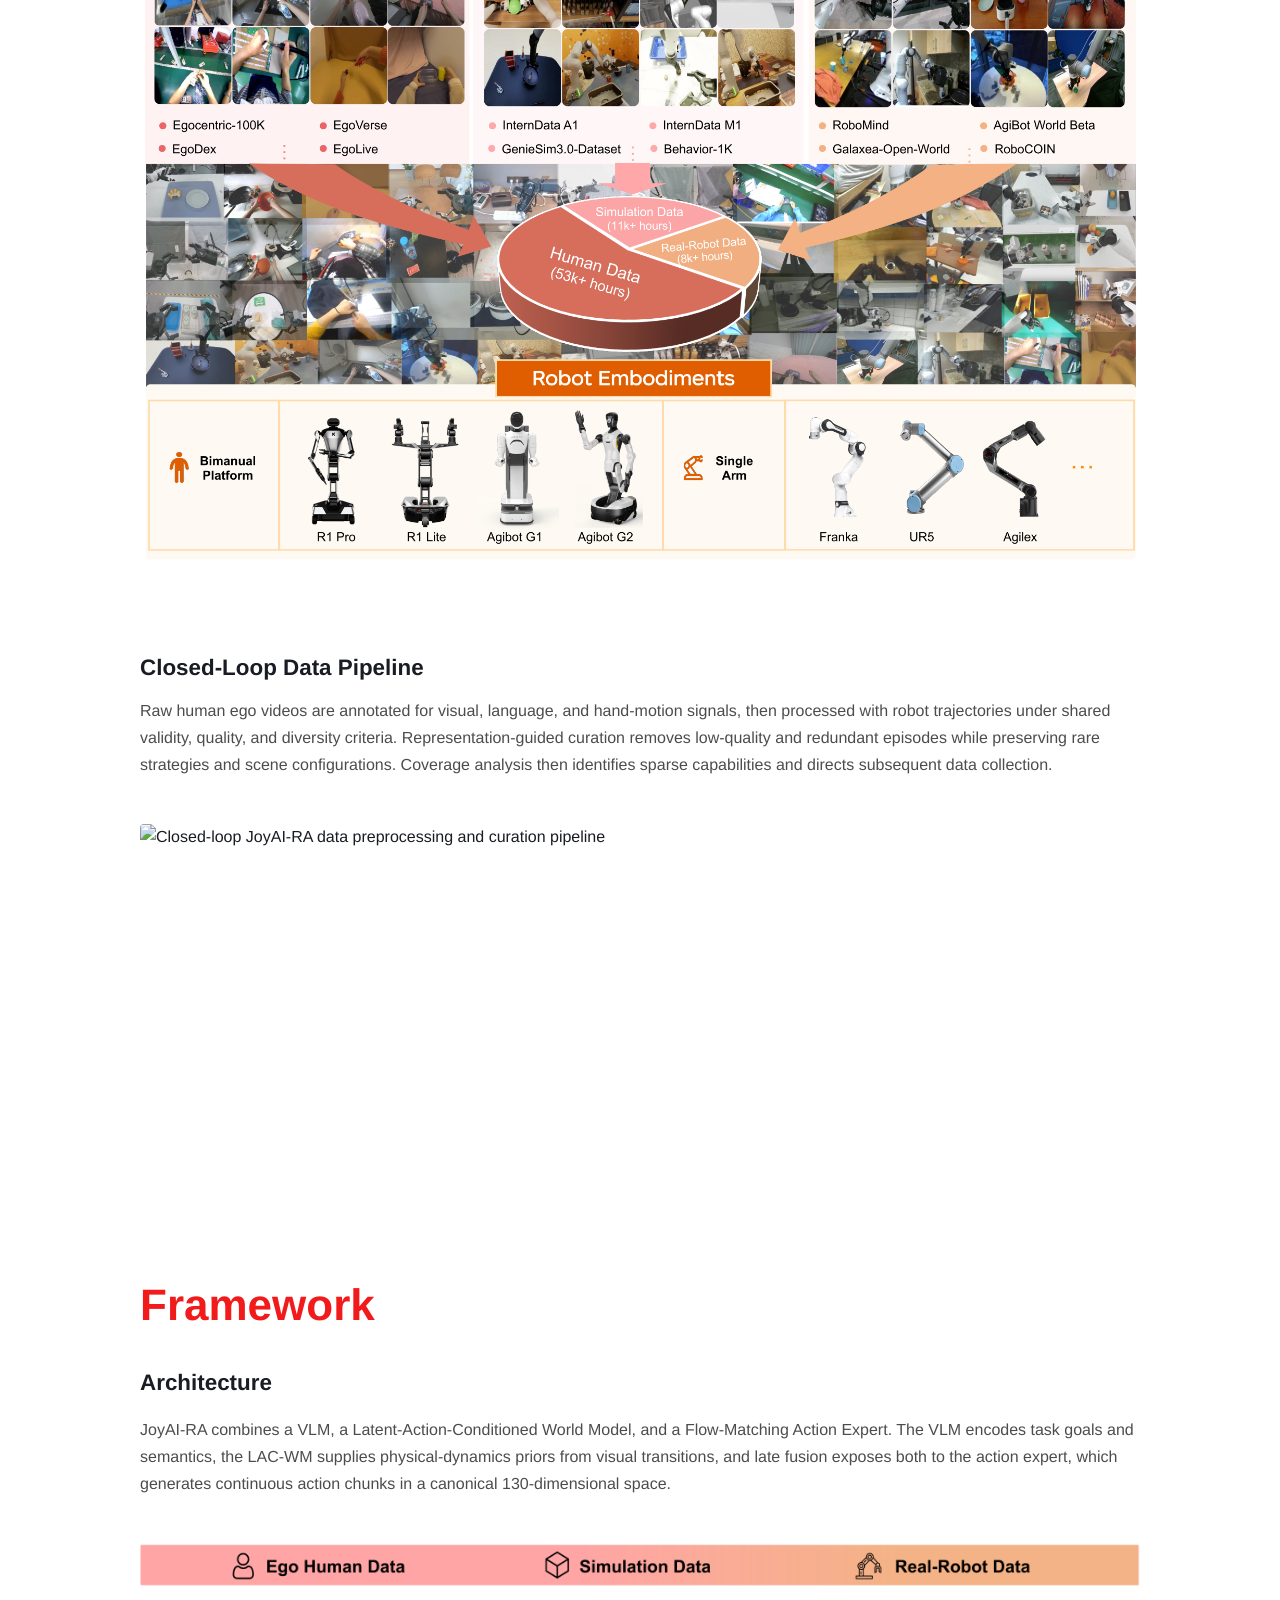
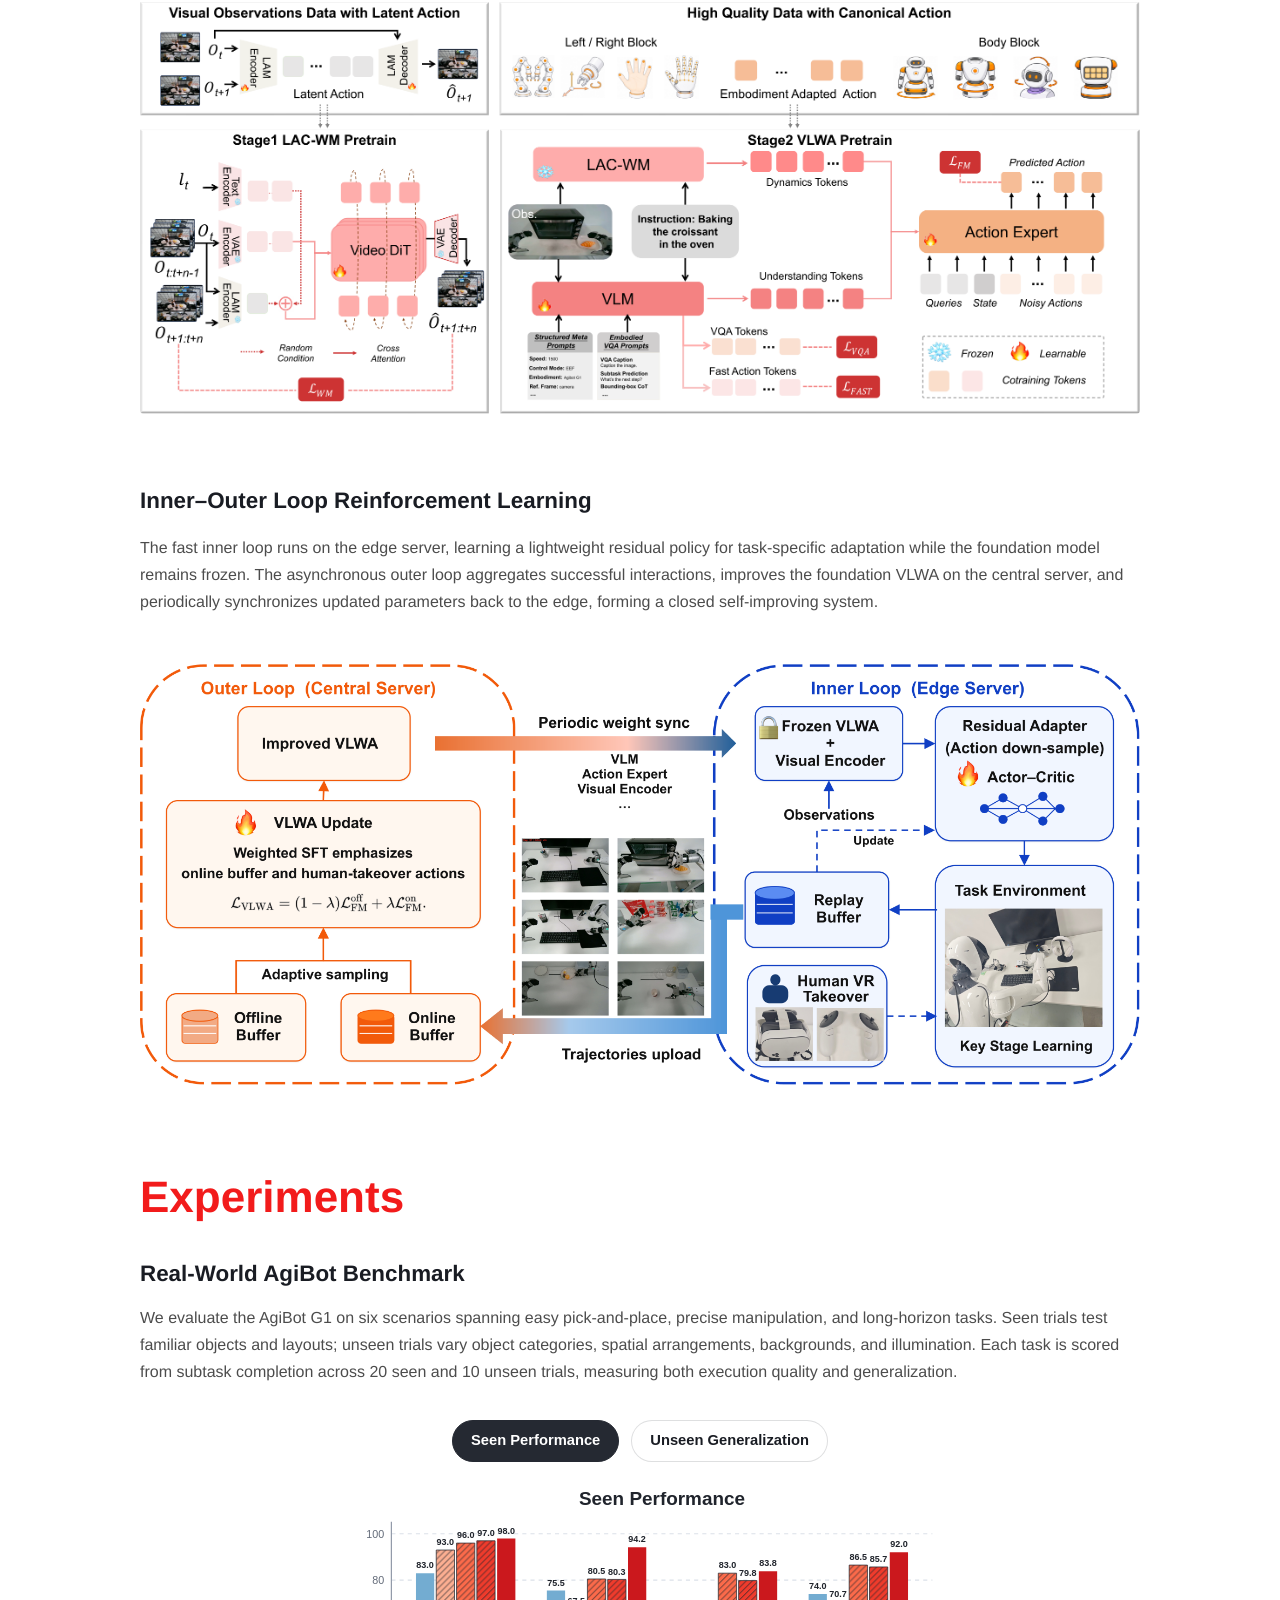
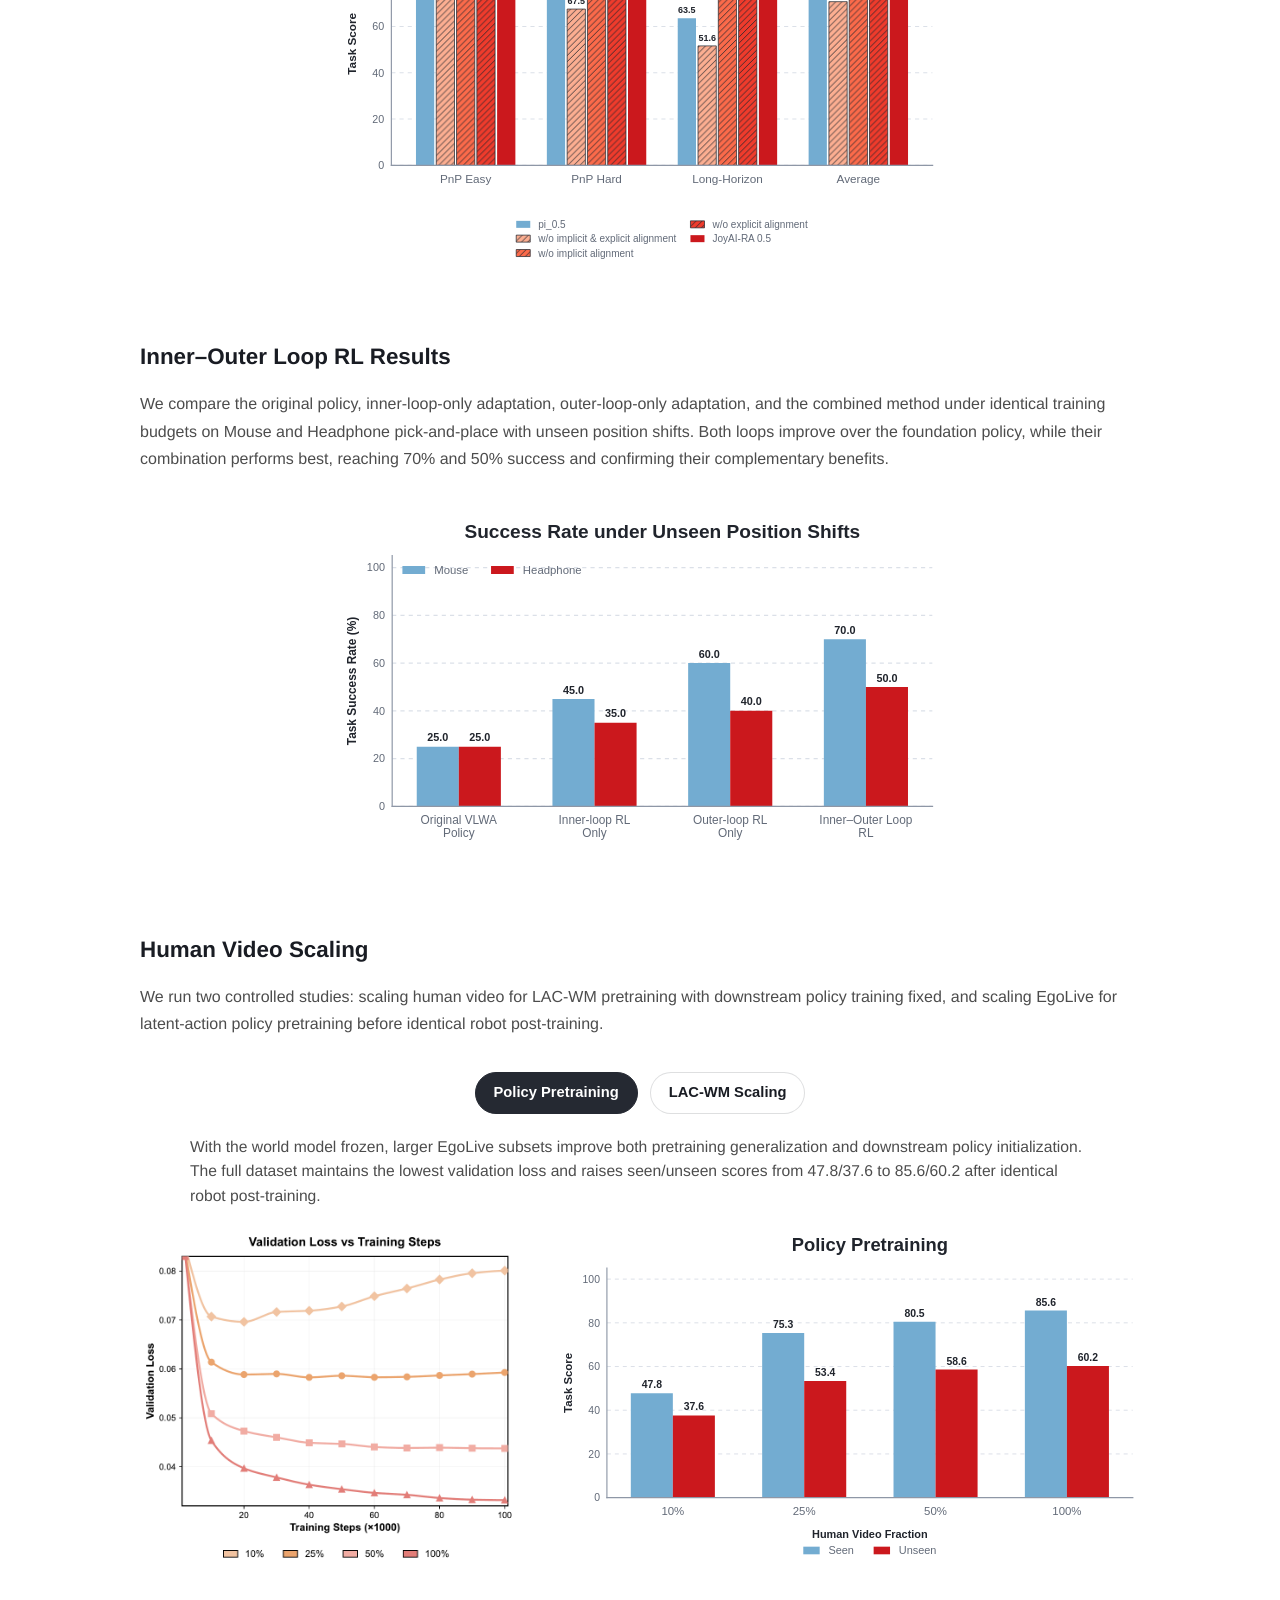
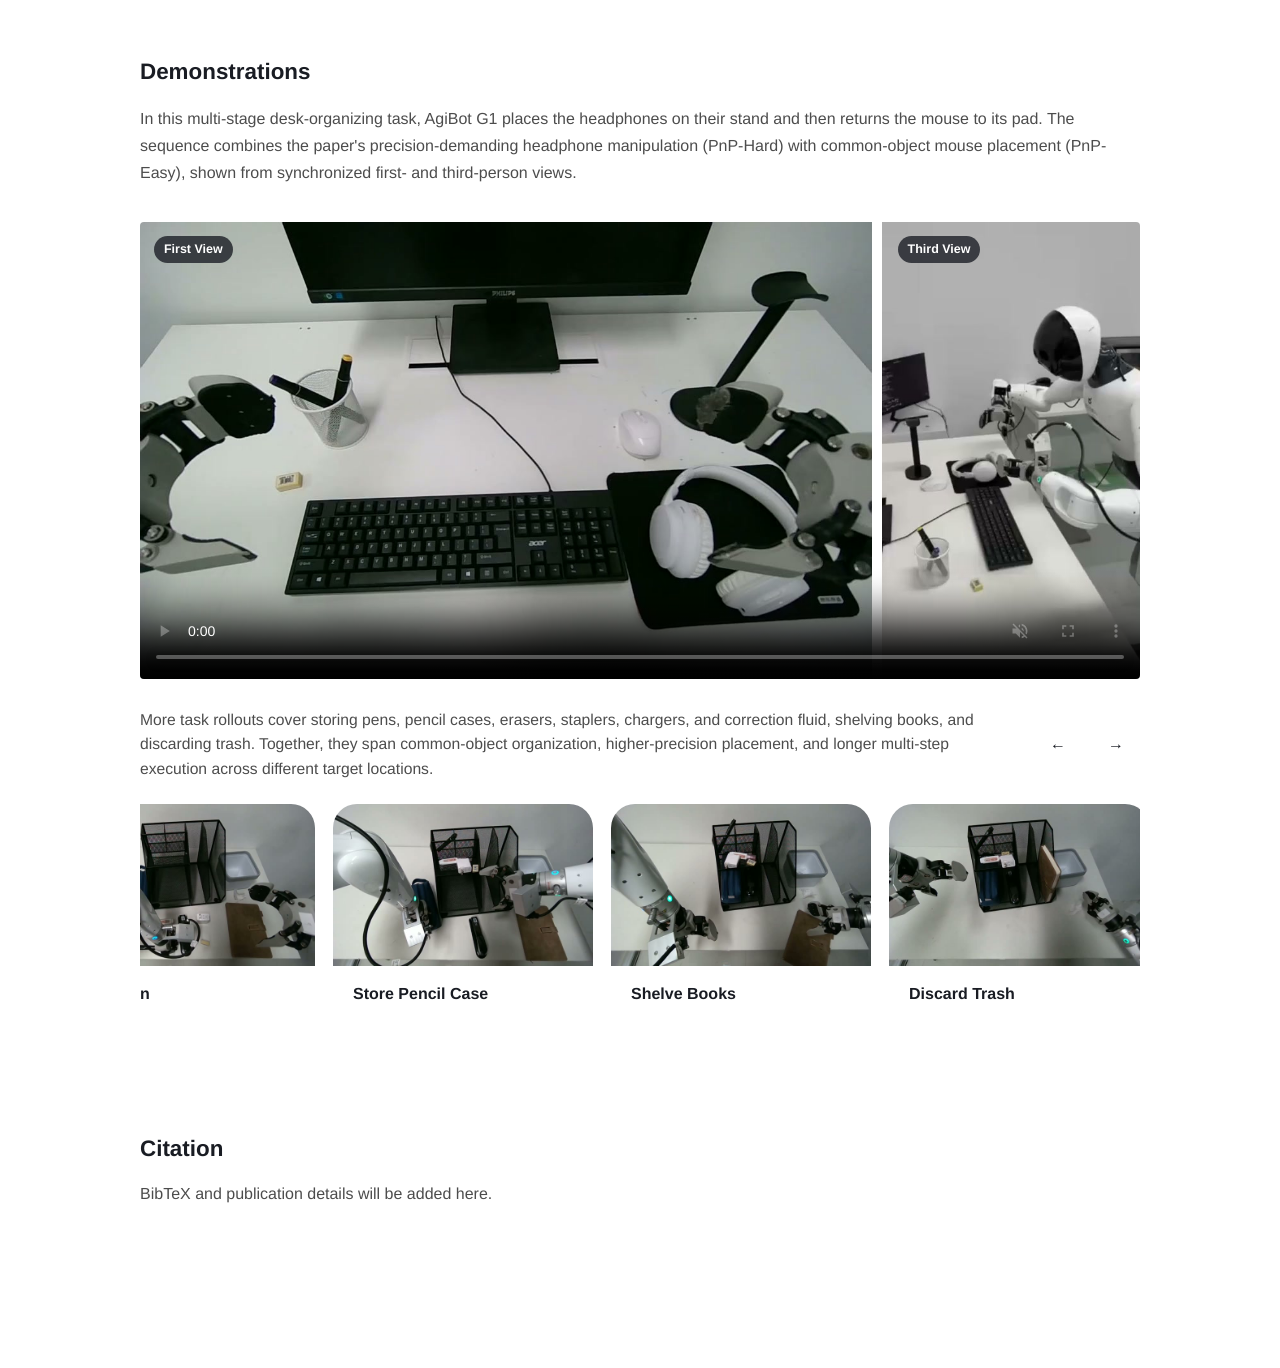
==== commit c75f871e: "Update overview and demonstration context" ====
--- a/technical-v2.html
+++ b/technical-v2.html
@@ -21,7 +21,7 @@
     <title>JoyAI-RA 0.5 — Technical Report</title>
     <link rel="icon" href="assets/jd-mascot.png" />
     <link rel="preload" as="image" href="assets/joyai-ra-05-title-user.png" />
-    <link rel="stylesheet" href="technical.css?v=20260806-v11-demo-copy" />
+    <link rel="stylesheet" href="technical.css?v=20260806-v12-demo-tasks" />
     <script src="technical.js?v=20260806-result-tabs" defer></script>
   </head>
   <body class="technical-page technical-v2-page">
@@ -83,10 +83,10 @@
 
           <figure class="wide-figure overview-figure" data-reveal>
             <img
-              src="assets/joyra05-overview-final.png?v=20260805-cropped"
+              src="assets/joyra05-overview-teaser-20260806.png"
               alt="JoyAI-RA 0.5 overview covering heterogeneous data, dual action alignment, VLWA training, reinforcement learning, real-world generalization, and human-video scaling"
-              width="3856"
-              height="1609"
+              width="3819"
+              height="1581"
               loading="eager"
             />
           </figure>
@@ -472,10 +472,11 @@
           </div>
           <div class="section-body" data-reveal>
             <p>
-              Synchronized first- and third-person views show perception, bimanual
-              motion, and object-state changes throughout a complete rollout. Eight
-              additional tasks cover object organization, precise placement, and
-              multi-stage desk-side manipulation.
+              In this multi-stage desk-organizing task, AgiBot G1 places the headphones
+              on their stand and then returns the mouse to its pad. The sequence combines
+              the paper's precision-demanding headphone manipulation (PnP-Hard) with
+              common-object mouse placement (PnP-Easy), shown from synchronized first-
+              and third-person views.
             </p>
           </div>
         </div>
@@ -488,7 +489,7 @@
           <video
             src="assets/demos/g1/first-third-view-2x.mp4"
             poster="assets/demos/g1/first-third-view.jpg"
-            aria-label="Two-times-speed synchronized first-person and third-person views of an AgiBot G1 manipulation task"
+            aria-label="Two-times-speed synchronized first-person and third-person views of AgiBot G1 placing headphones on their stand and a mouse on its pad"
             width="1574"
             height="720"
             autoplay
@@ -502,6 +503,12 @@
 
         <div class="container">
           <div class="g1-task-heading" data-reveal>
+            <p>
+              More task rollouts cover storing pens, pencil cases, erasers, staplers,
+              chargers, and correction fluid, shelving books, and discarding trash.
+              Together, they span common-object organization, higher-precision placement,
+              and longer multi-step execution across different target locations.
+            </p>
             <div class="g1-task-controls" aria-label="Browse demonstration tasks">
               <button type="button" data-g1-prev aria-label="Show previous tasks">←</button>
               <button type="button" data-g1-next aria-label="Show next tasks">→</button>
--- a/technical.css
+++ b/technical.css
@@ -2044,6 +2044,25 @@
   scrollbar-color: rgba(63, 115, 150, 0.5) rgba(25, 28, 35, 0.06);
 }
 
+.technical-page.technical-v2-page .g1-task-heading {
+  align-items: center;
+  justify-content: space-between;
+}
+
+.technical-page.technical-v2-page .g1-task-heading p {
+  flex: 1 1 auto;
+  width: auto;
+  max-width: 90%;
+  margin: 0;
+  color: var(--muted);
+  font-size: 0.98rem;
+  line-height: 1.55;
+}
+
+.technical-page.technical-v2-page .g1-task-controls {
+  flex: 0 0 auto;
+}
+
 .technical-page.technical-v2-page .section-summary {
   margin-top: 16px;
 }
@@ -2248,6 +2267,12 @@
   .technical-page.technical-v2-page .scaling-panel-grid {
     grid-template-columns: 1fr;
     gap: 22px;
+  }
+
+  .technical-page.technical-v2-page .g1-task-heading p {
+    flex-basis: 100%;
+    width: 100%;
+    max-width: none;
   }
 }
 
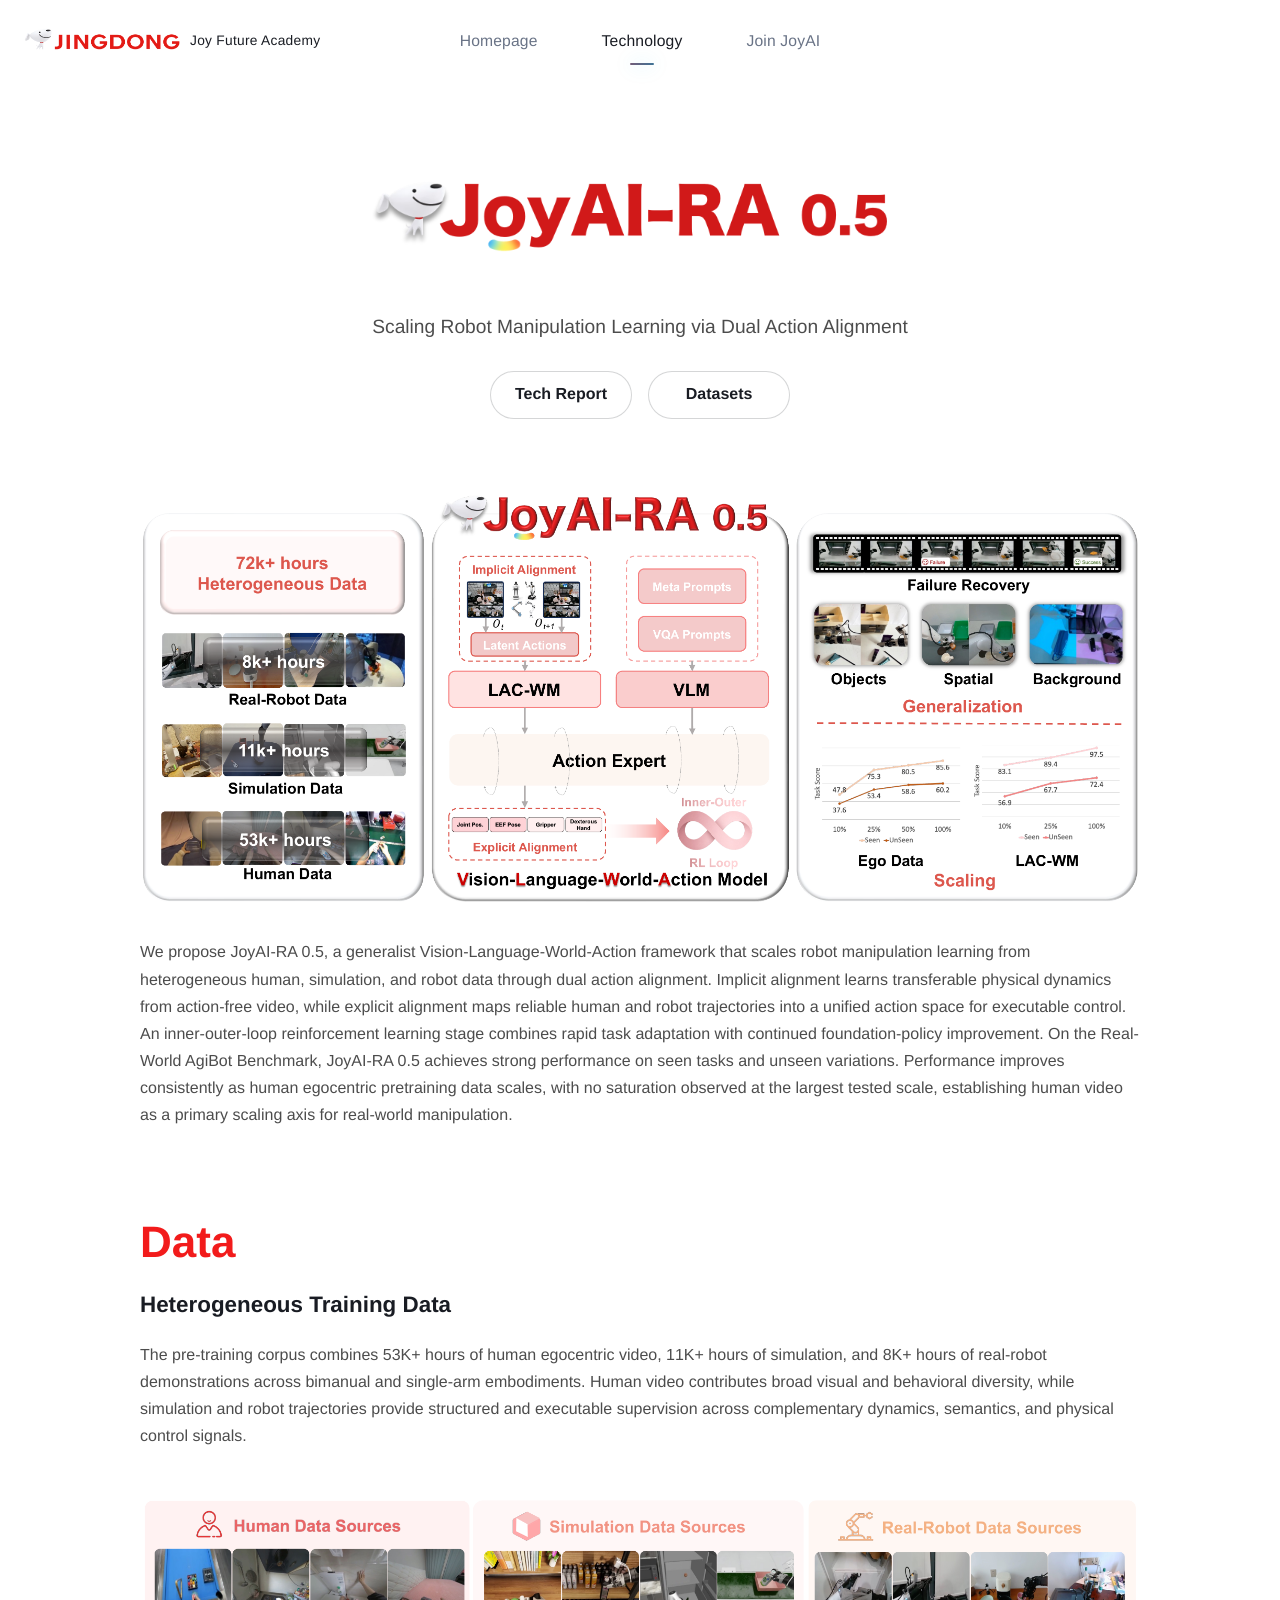
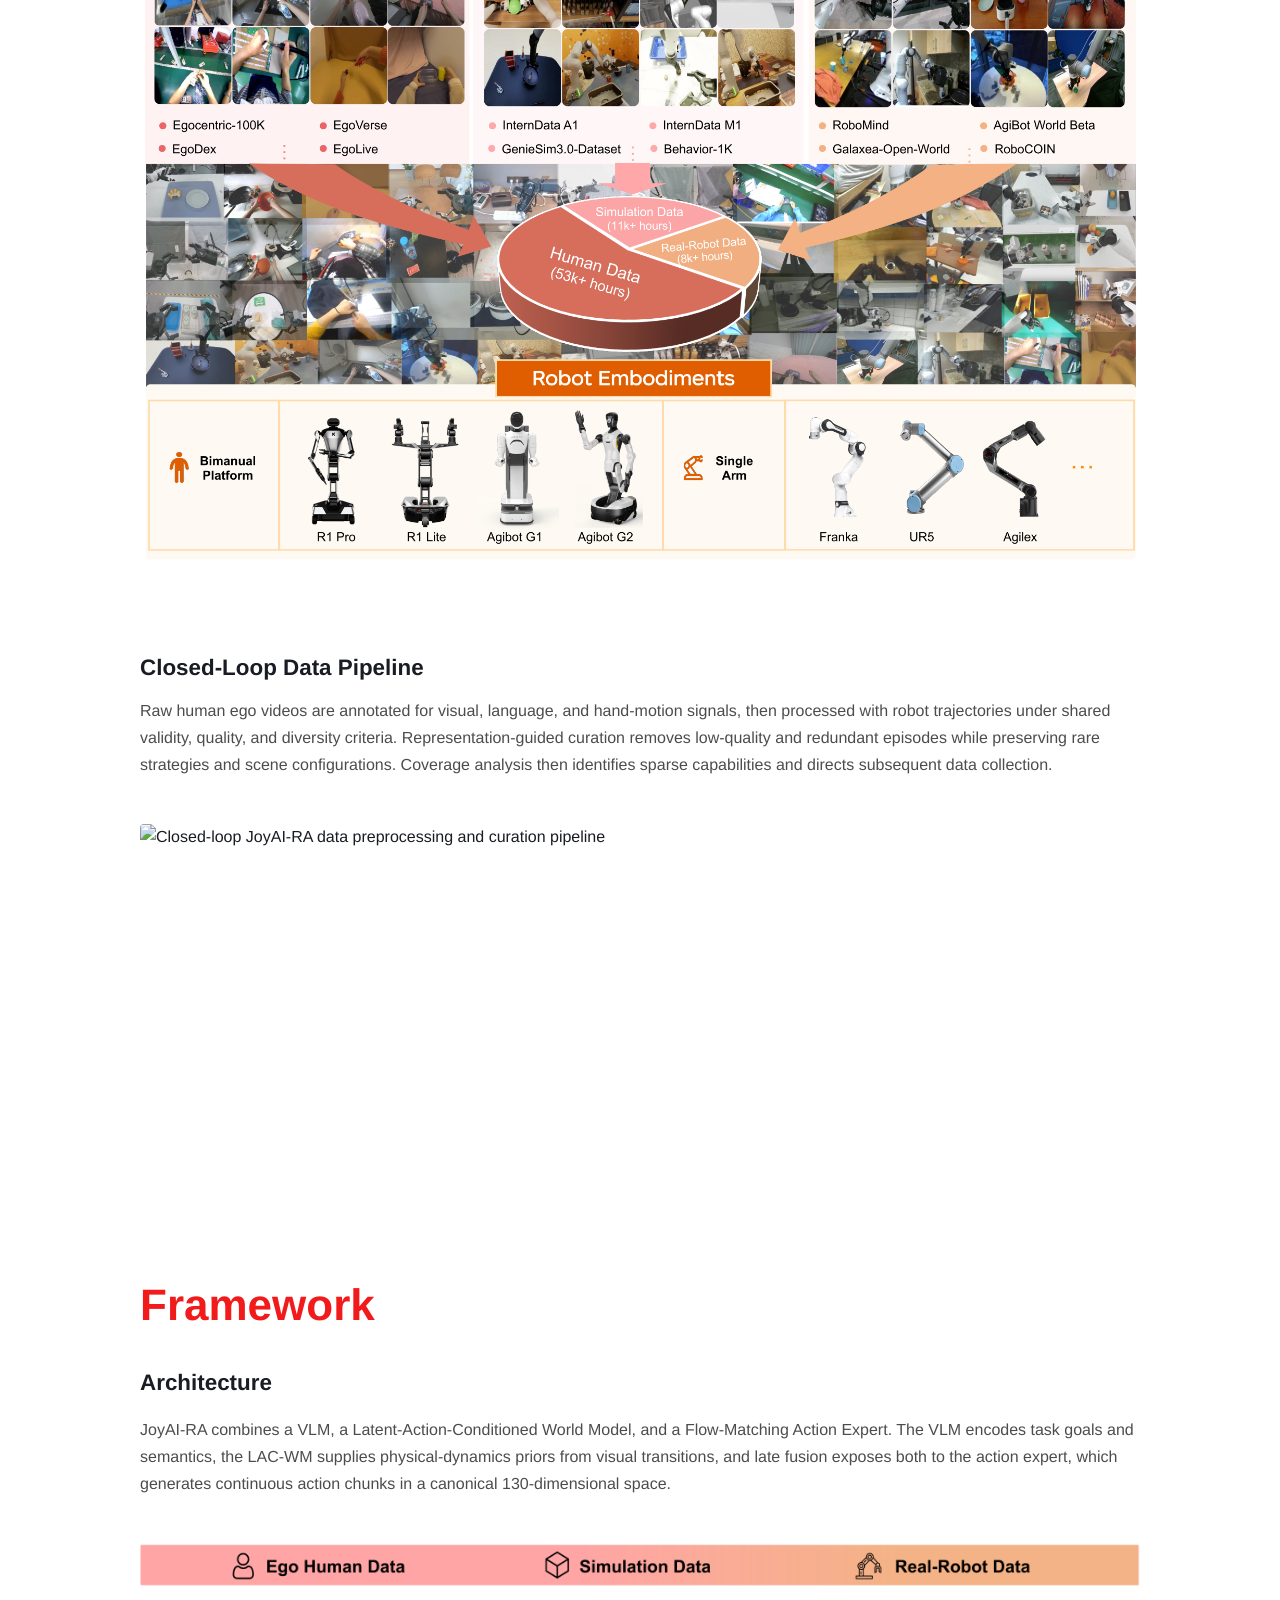
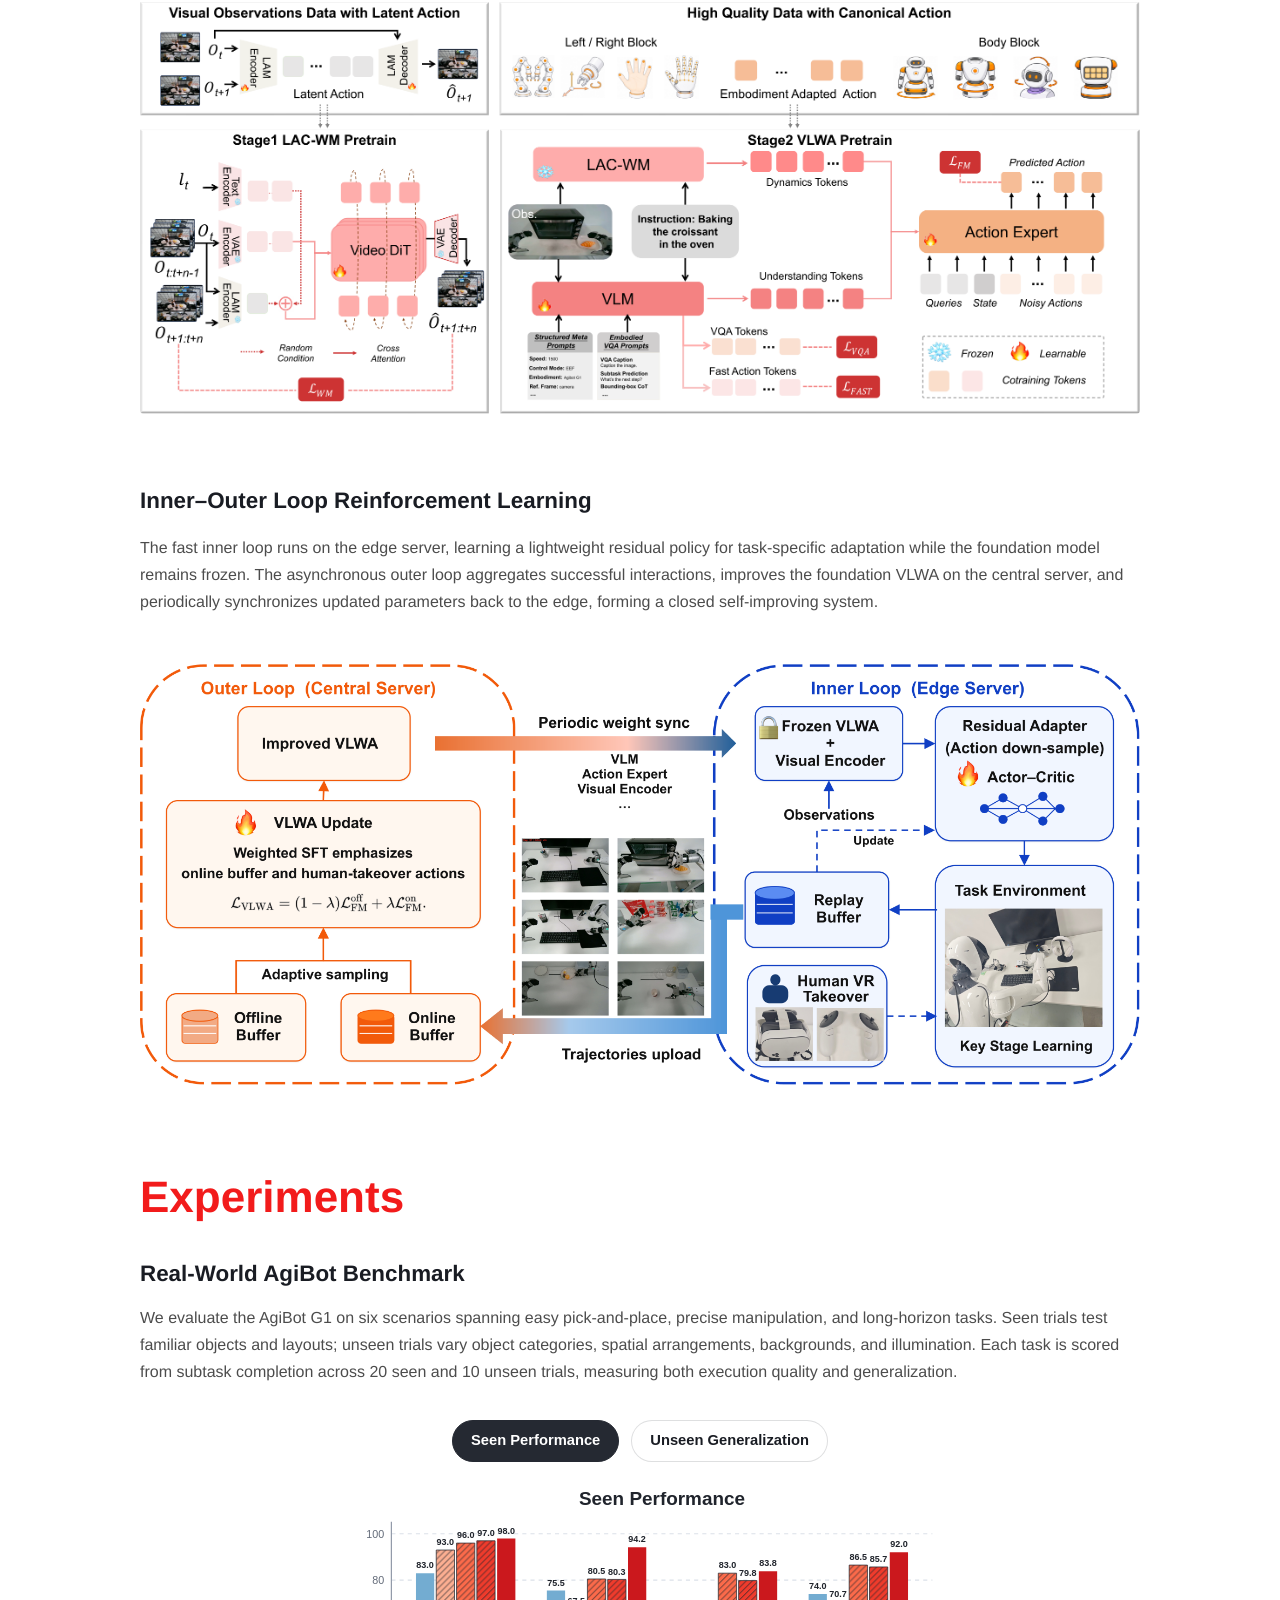
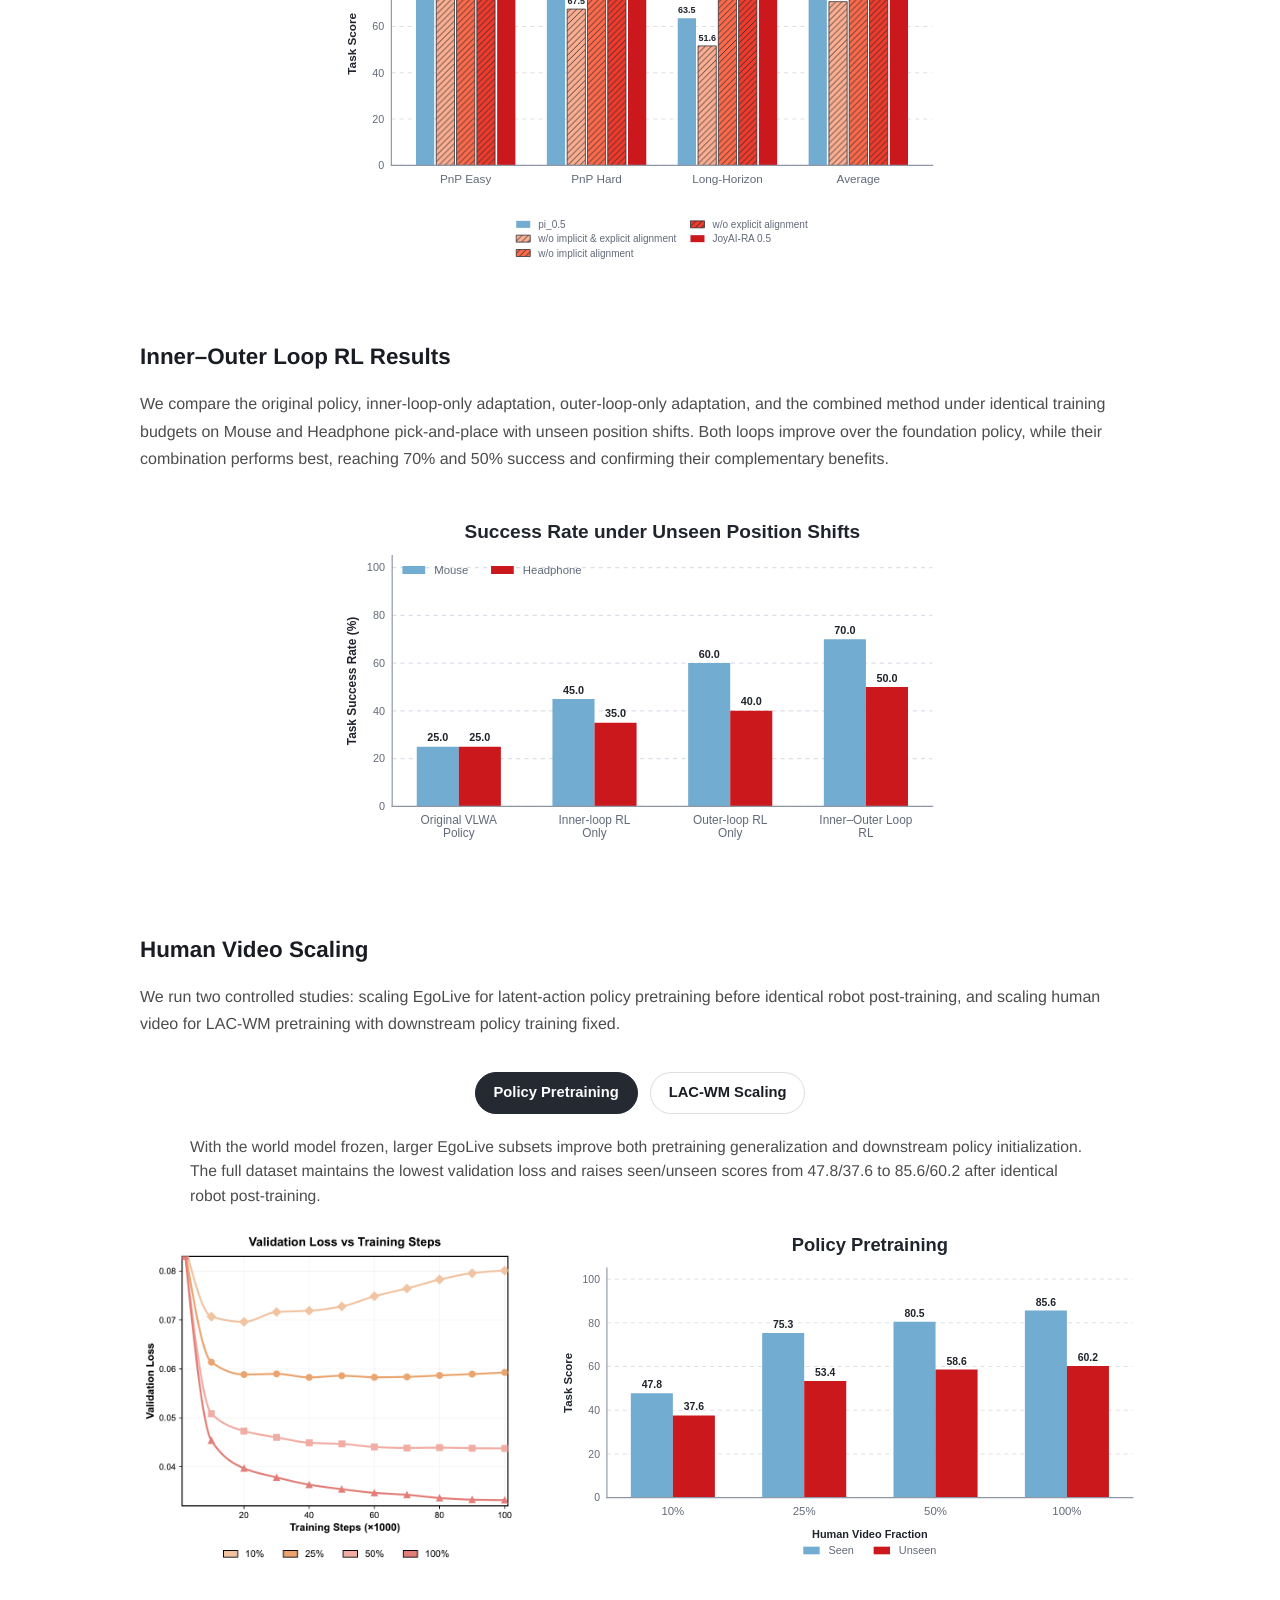
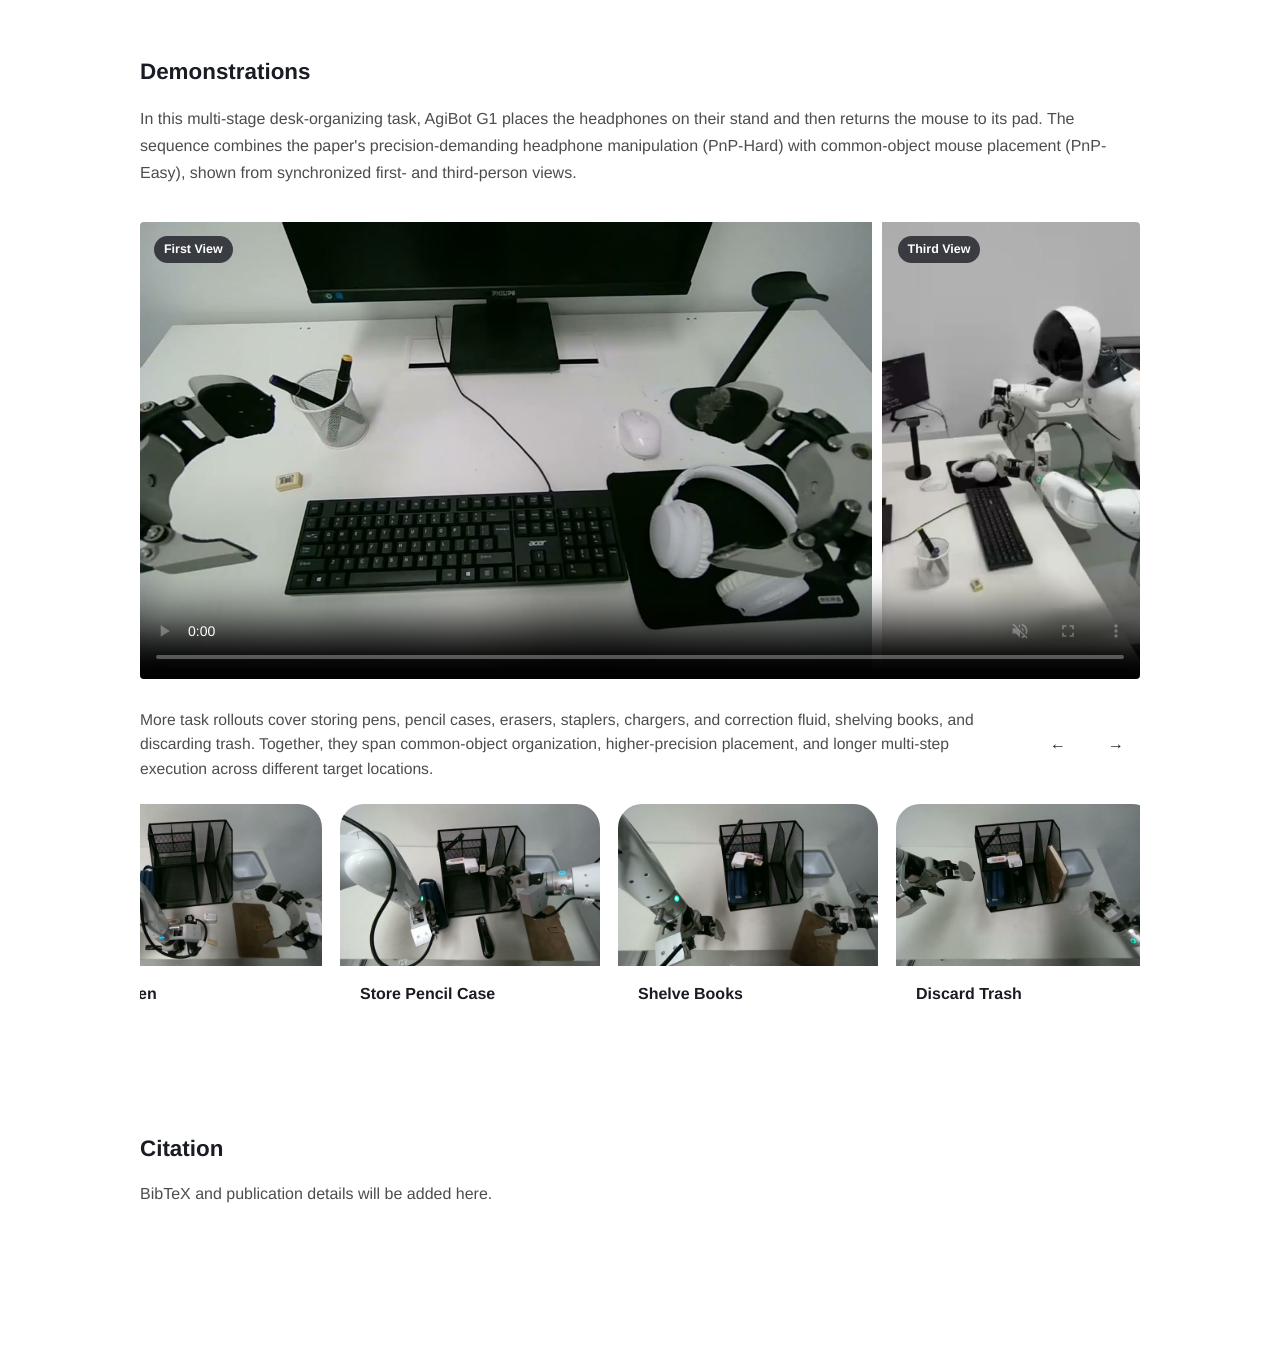
==== commit 3a21d397: "Align scaling summary with tab order" ====
--- a/technical-v2.html
+++ b/technical-v2.html
@@ -363,9 +363,9 @@
           </div>
           <div class="section-body" data-reveal>
             <p>
-              We run two controlled studies: scaling human video for LAC-WM
-              pretraining with downstream policy training fixed, and scaling EgoLive
-              for latent-action policy pretraining before identical robot post-training.
+              We run two controlled studies: scaling EgoLive for latent-action policy
+              pretraining before identical robot post-training, and scaling human video
+              for LAC-WM pretraining with downstream policy training fixed.
             </p>
           </div>
         </div>
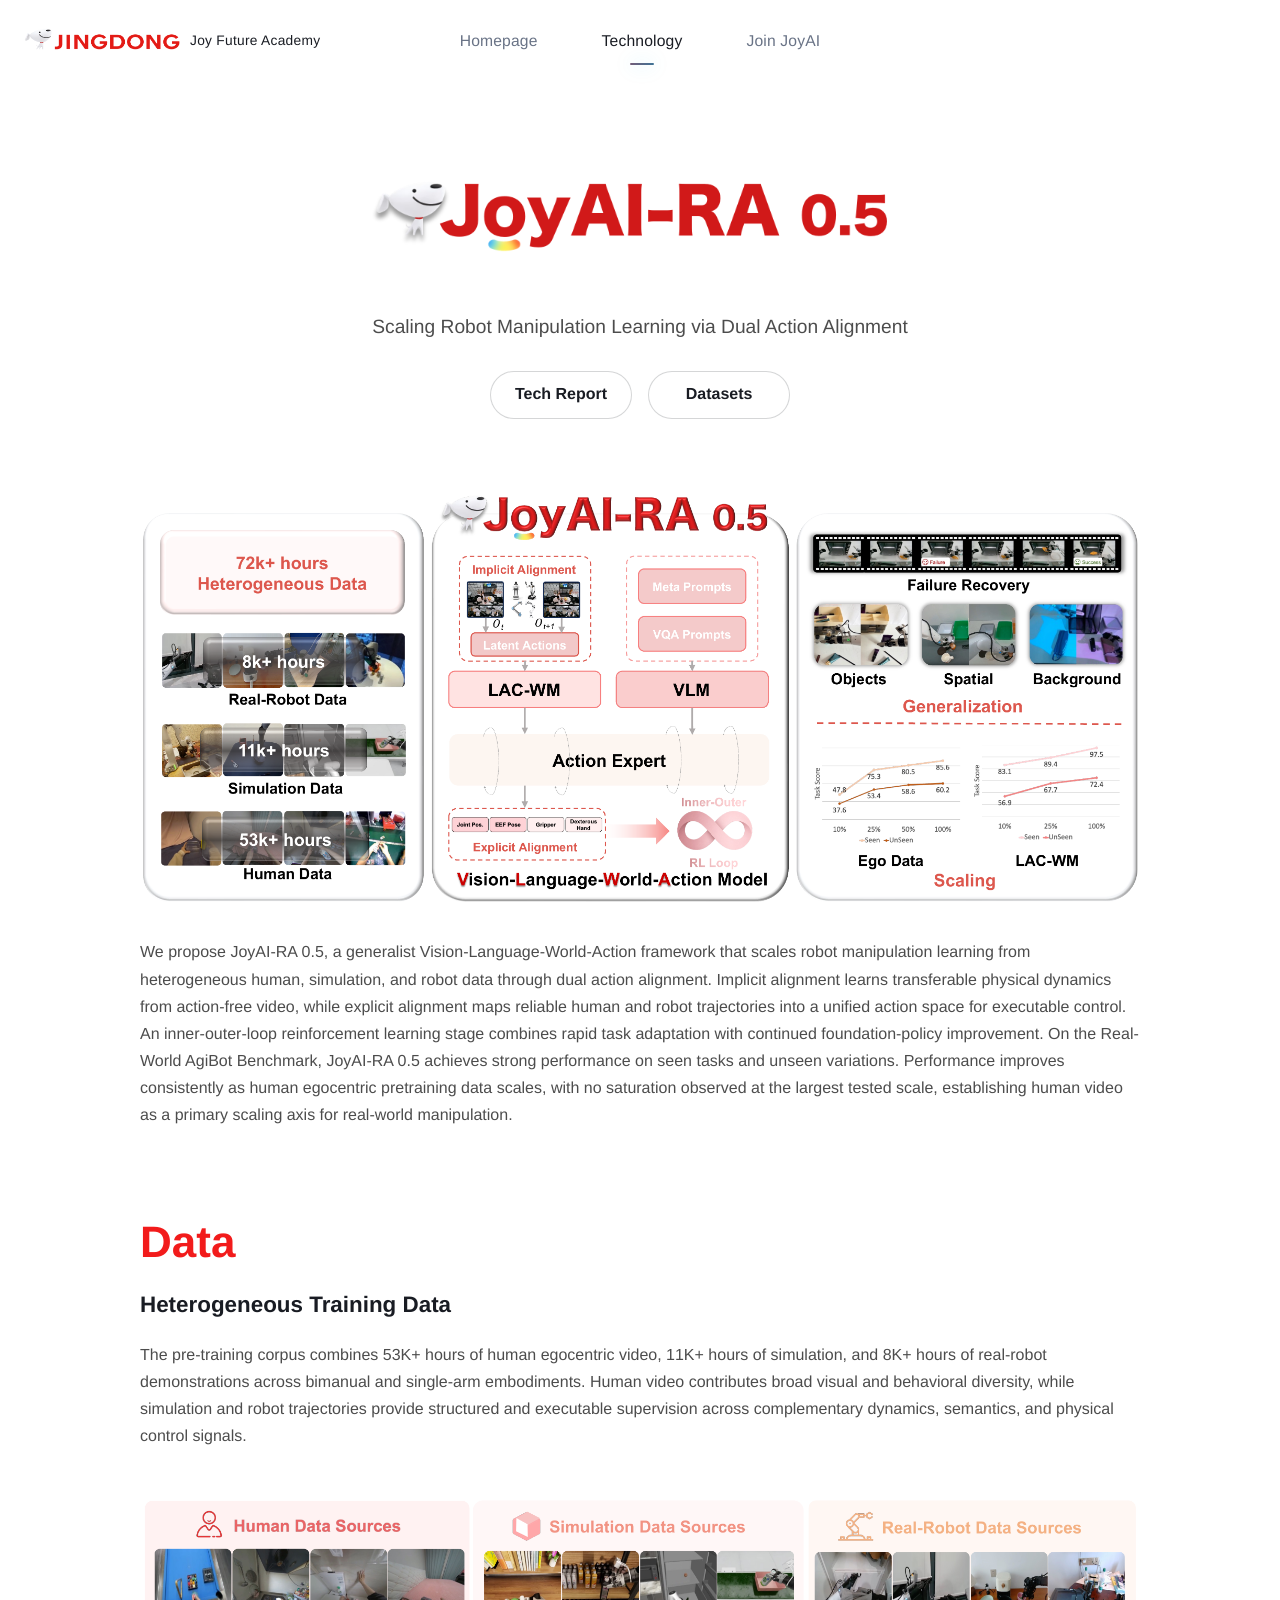
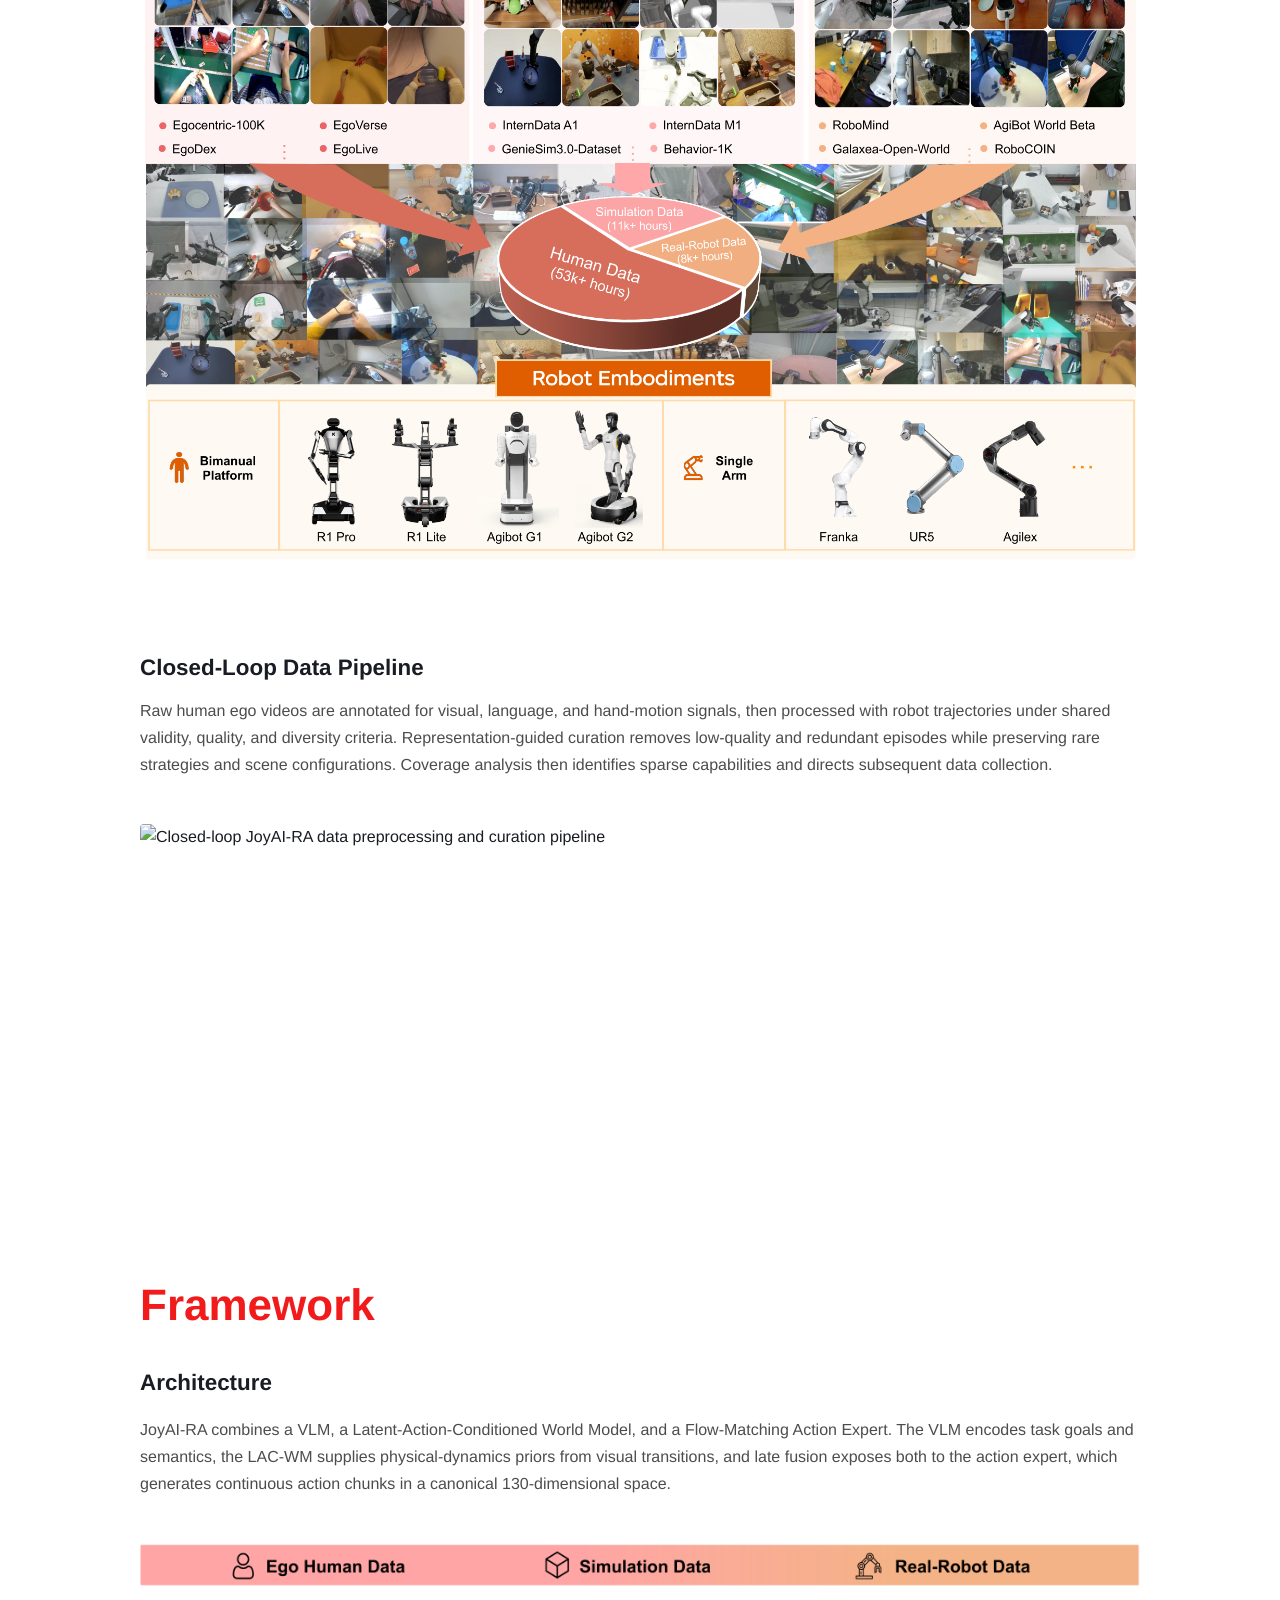
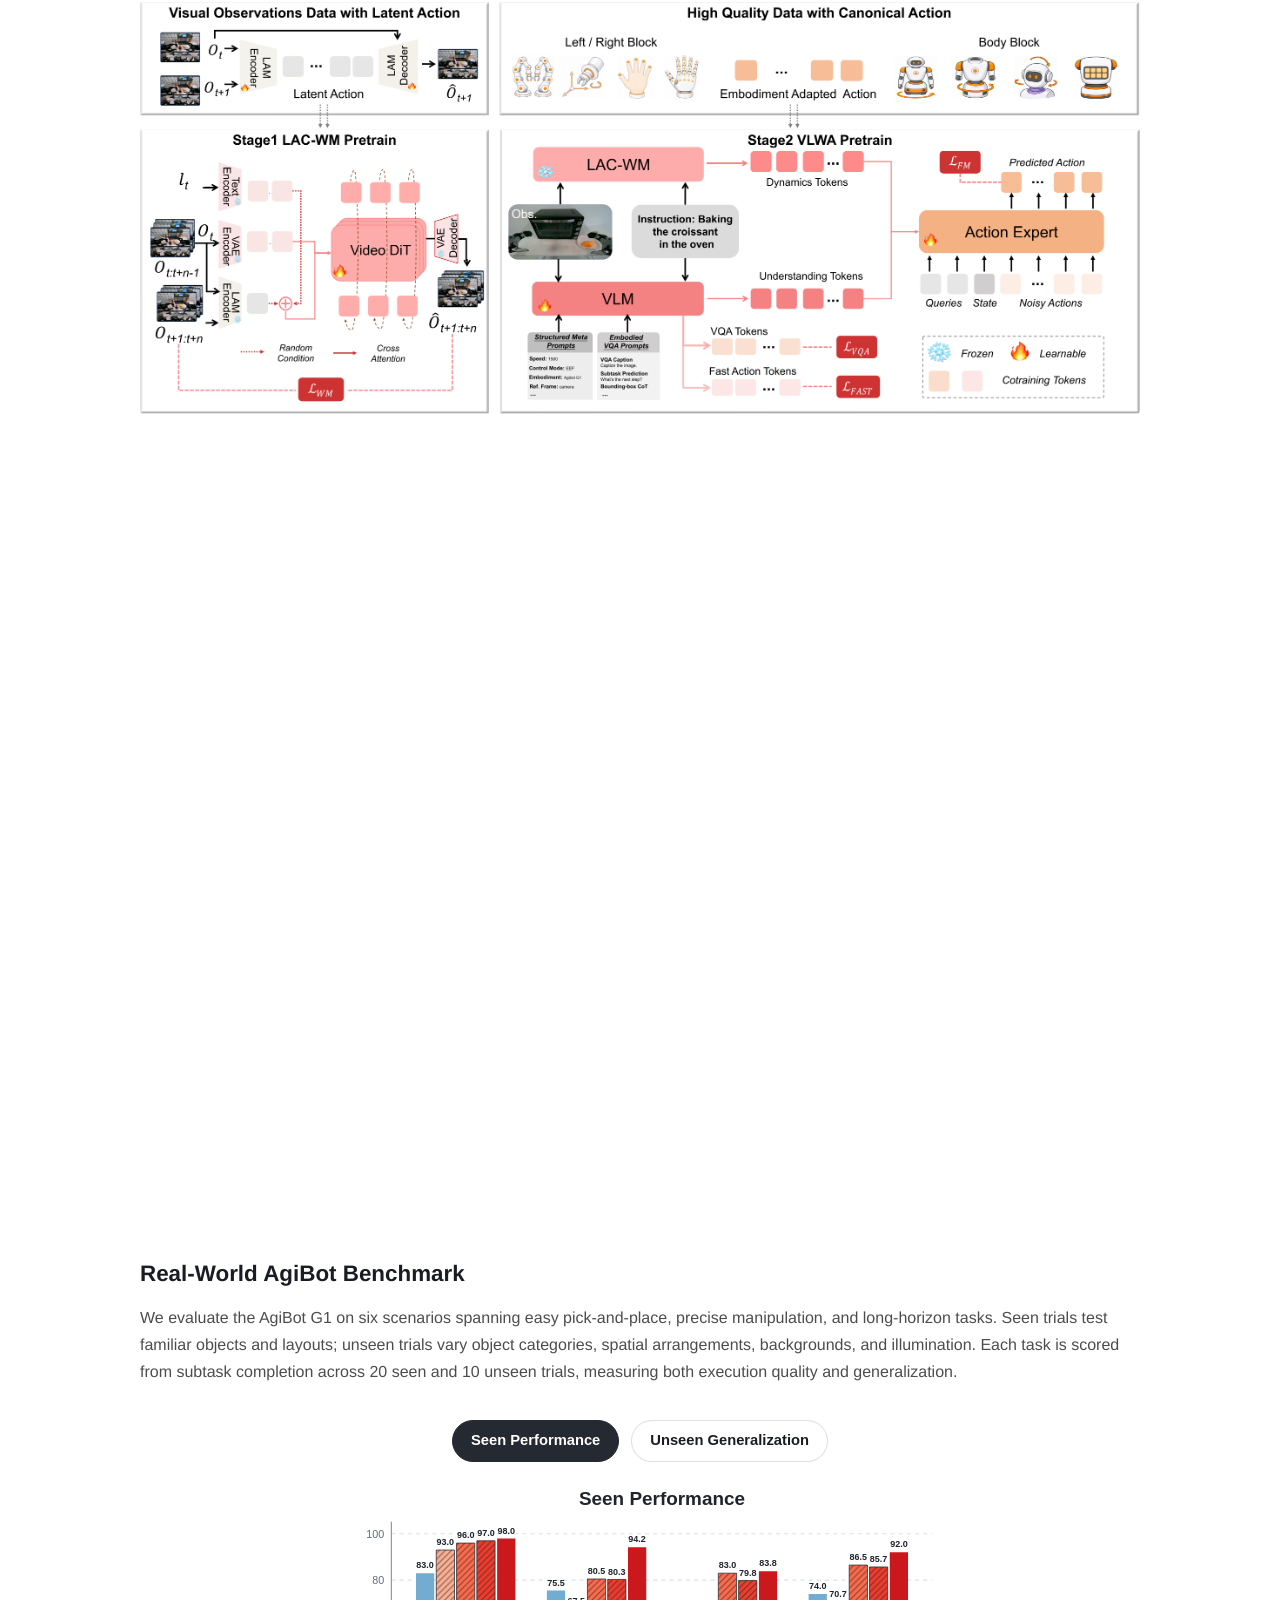
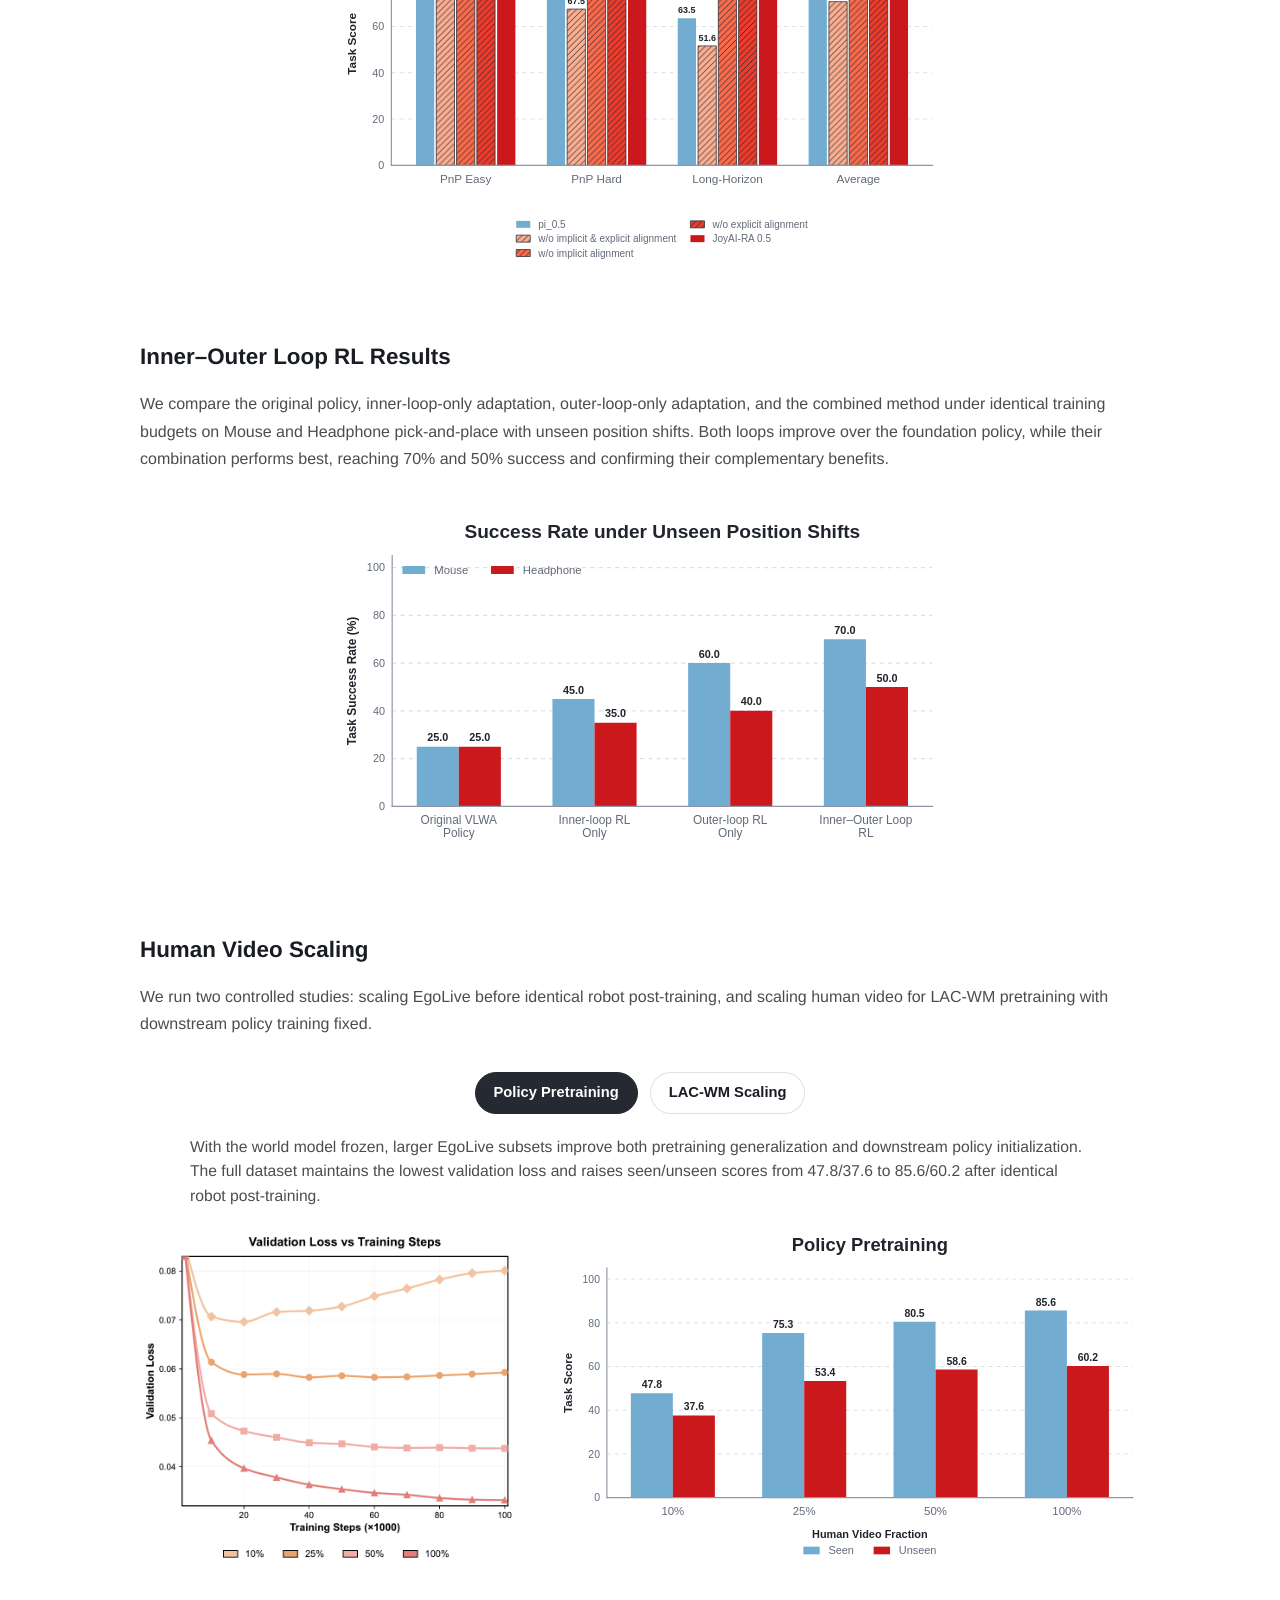
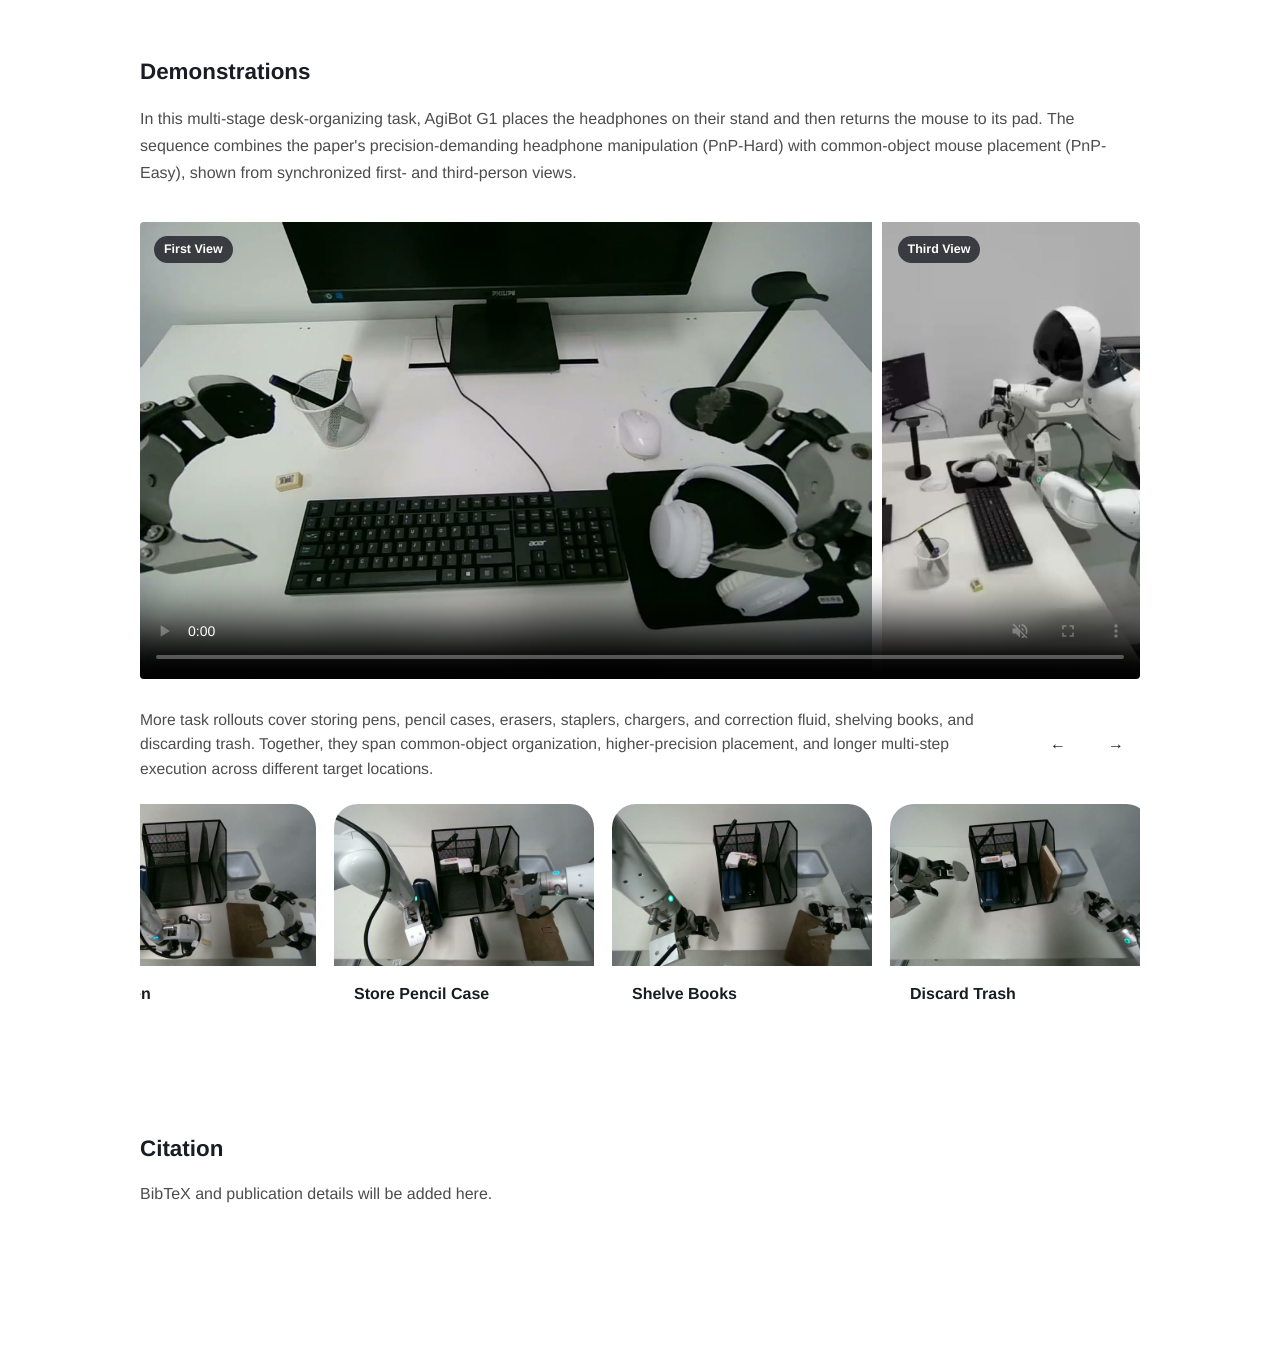
==== commit 571b380e: "Simplify EgoLive scaling description" ====
--- a/technical-v2.html
+++ b/technical-v2.html
@@ -363,9 +363,9 @@
           </div>
           <div class="section-body" data-reveal>
             <p>
-              We run two controlled studies: scaling EgoLive for latent-action policy
-              pretraining before identical robot post-training, and scaling human video
-              for LAC-WM pretraining with downstream policy training fixed.
+              We run two controlled studies: scaling EgoLive before identical robot
+              post-training, and scaling human video for LAC-WM pretraining with
+              downstream policy training fixed.
             </p>
           </div>
         </div>
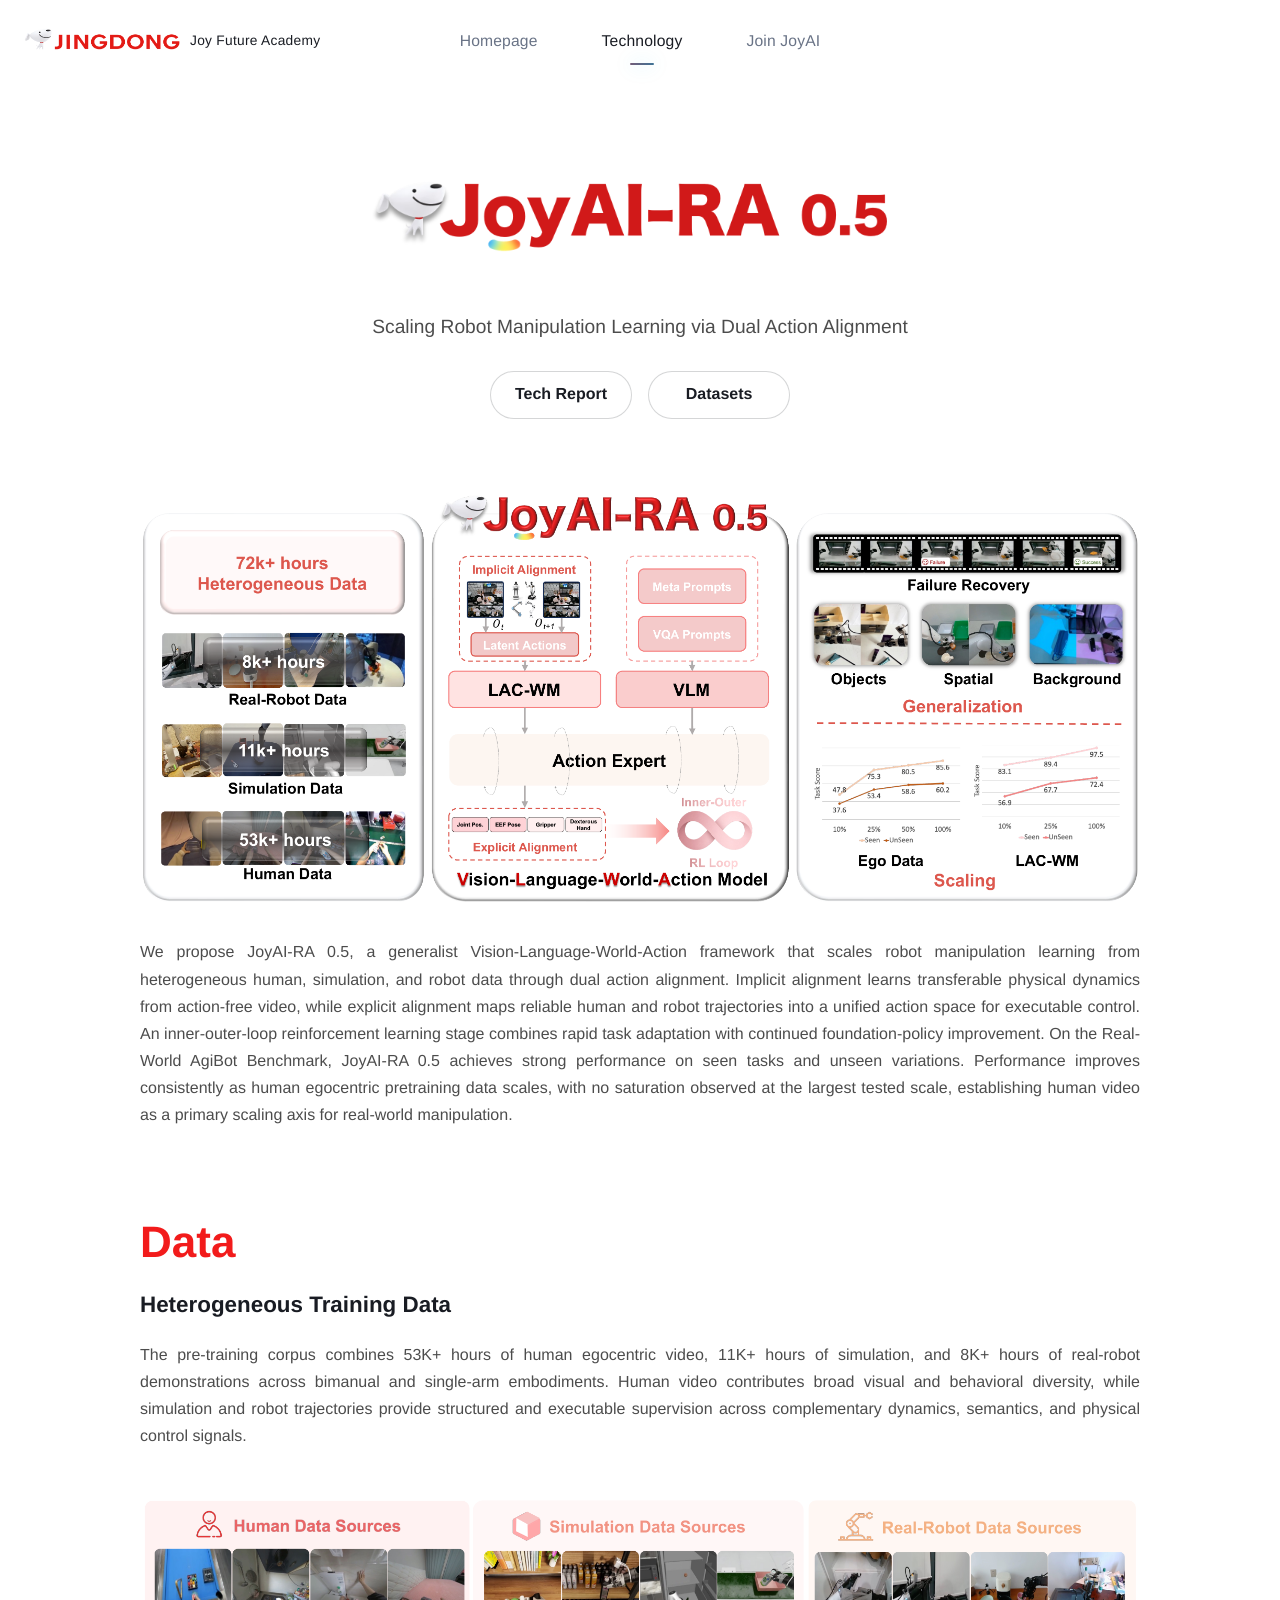
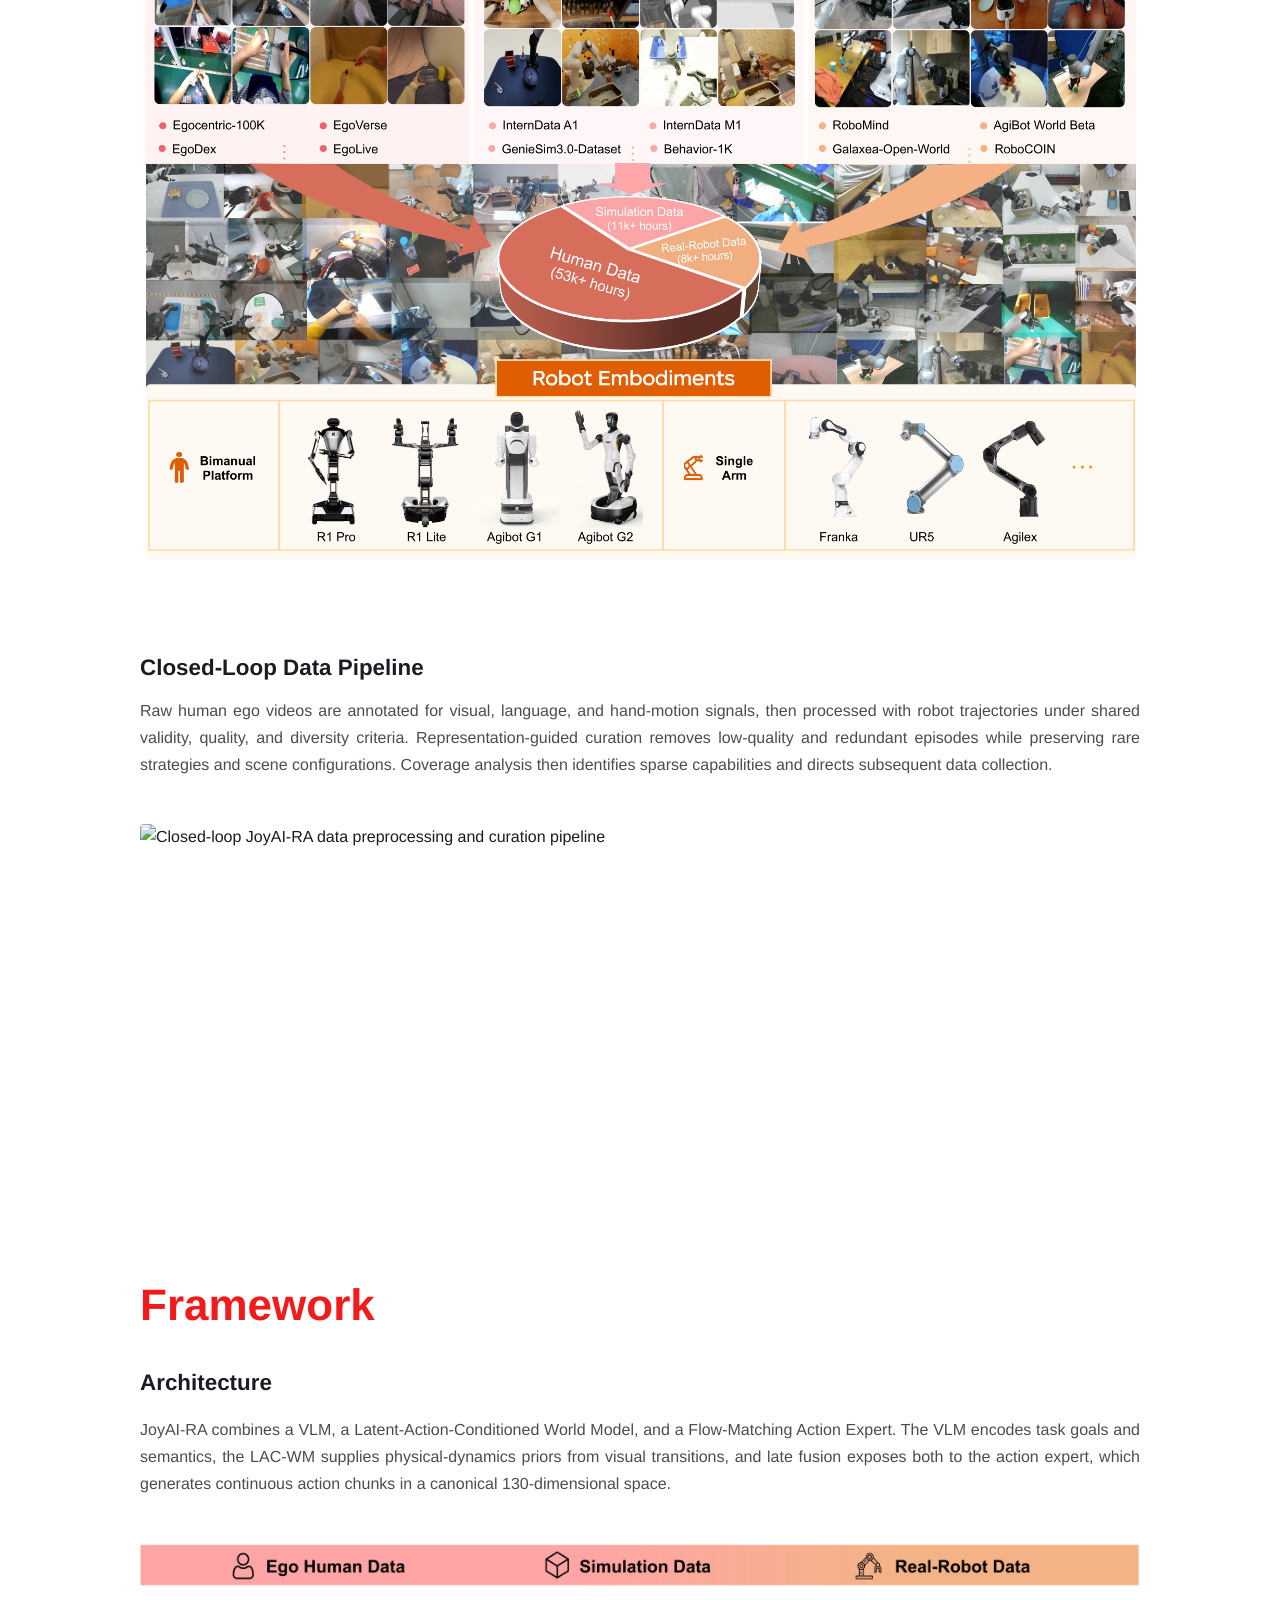
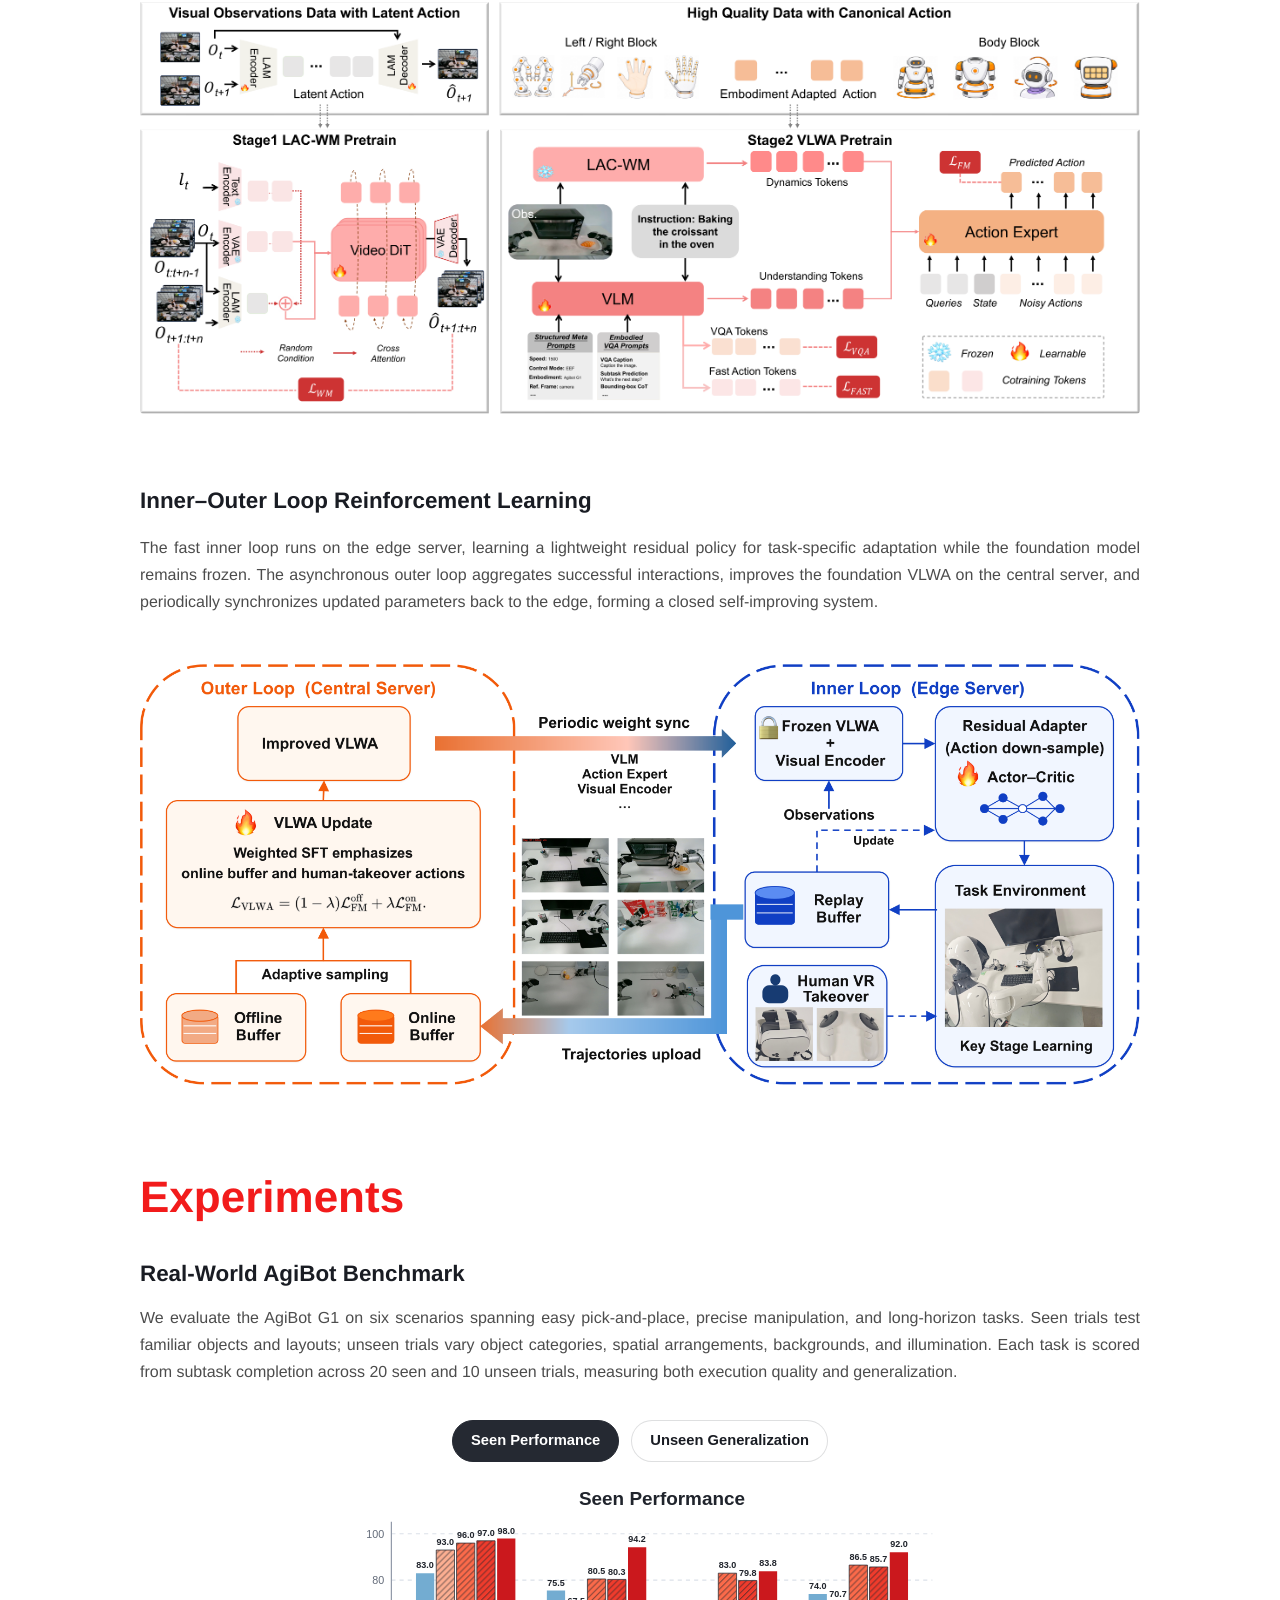
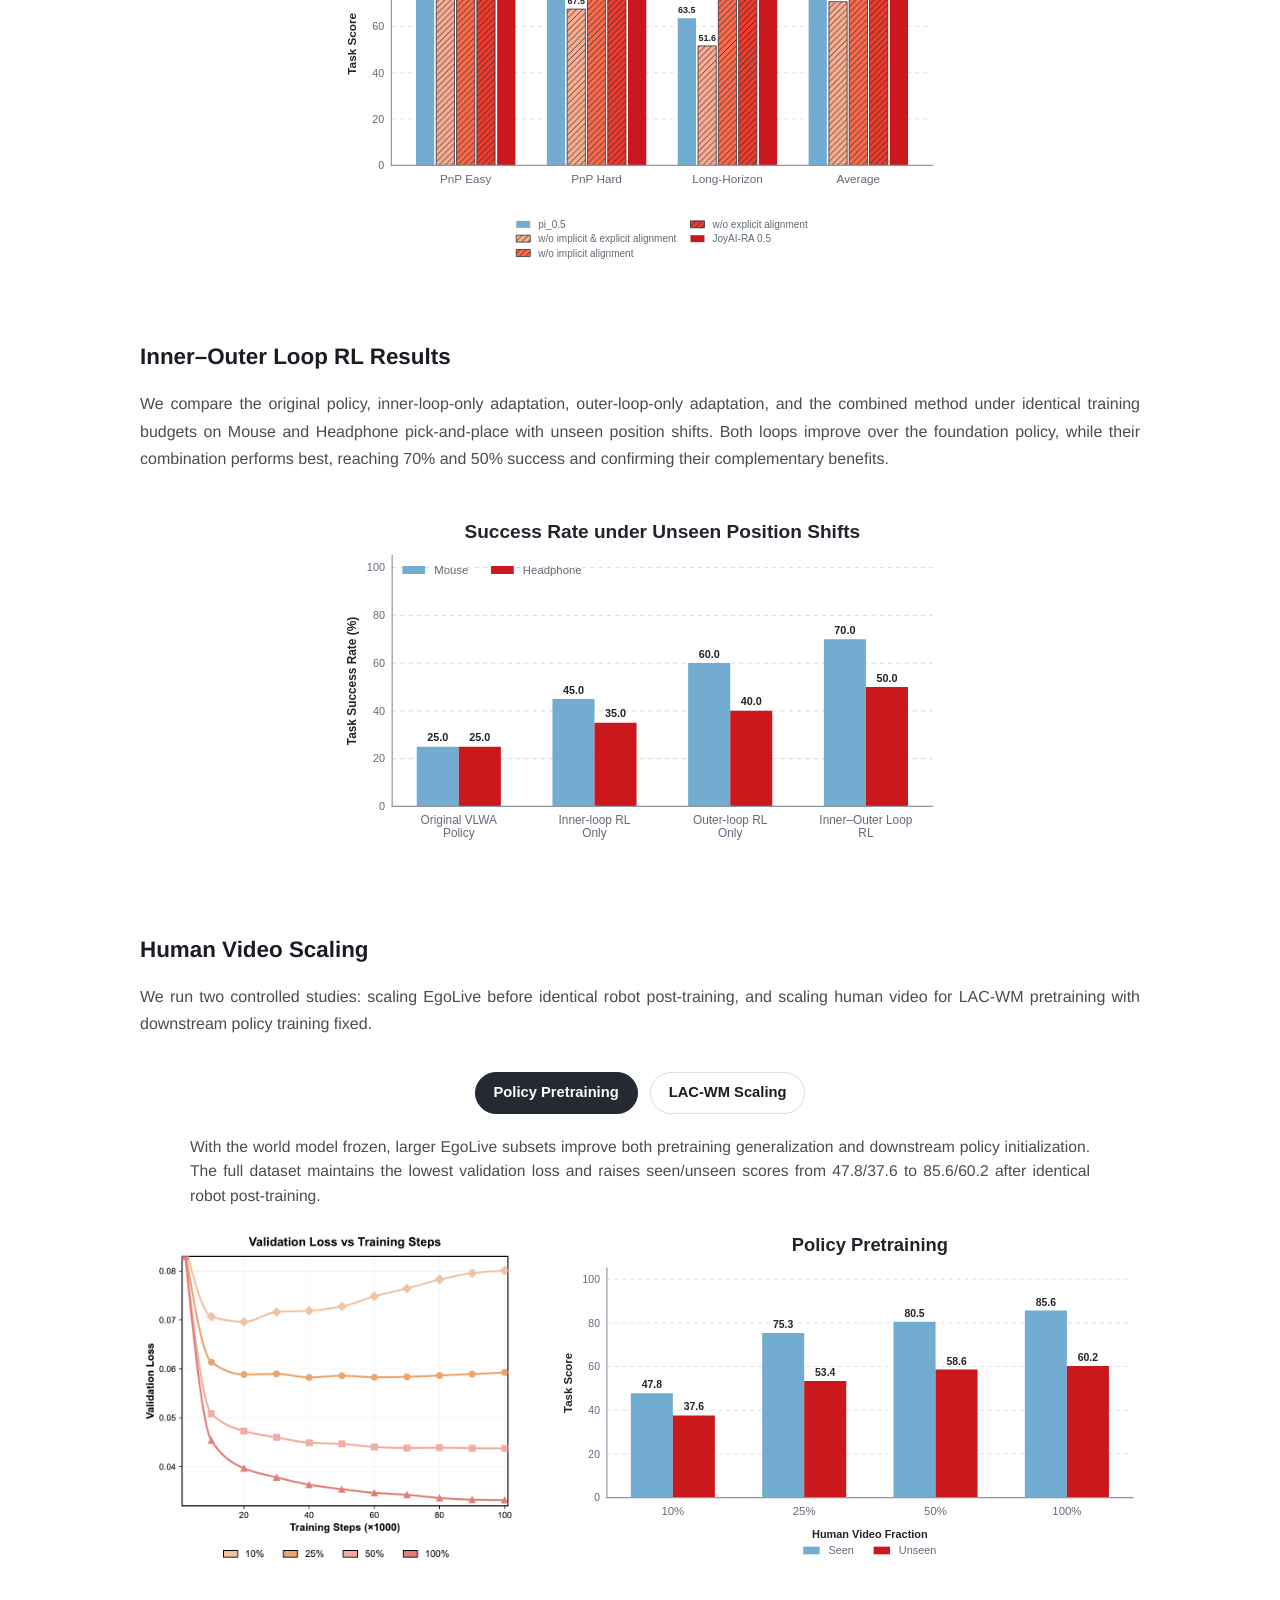
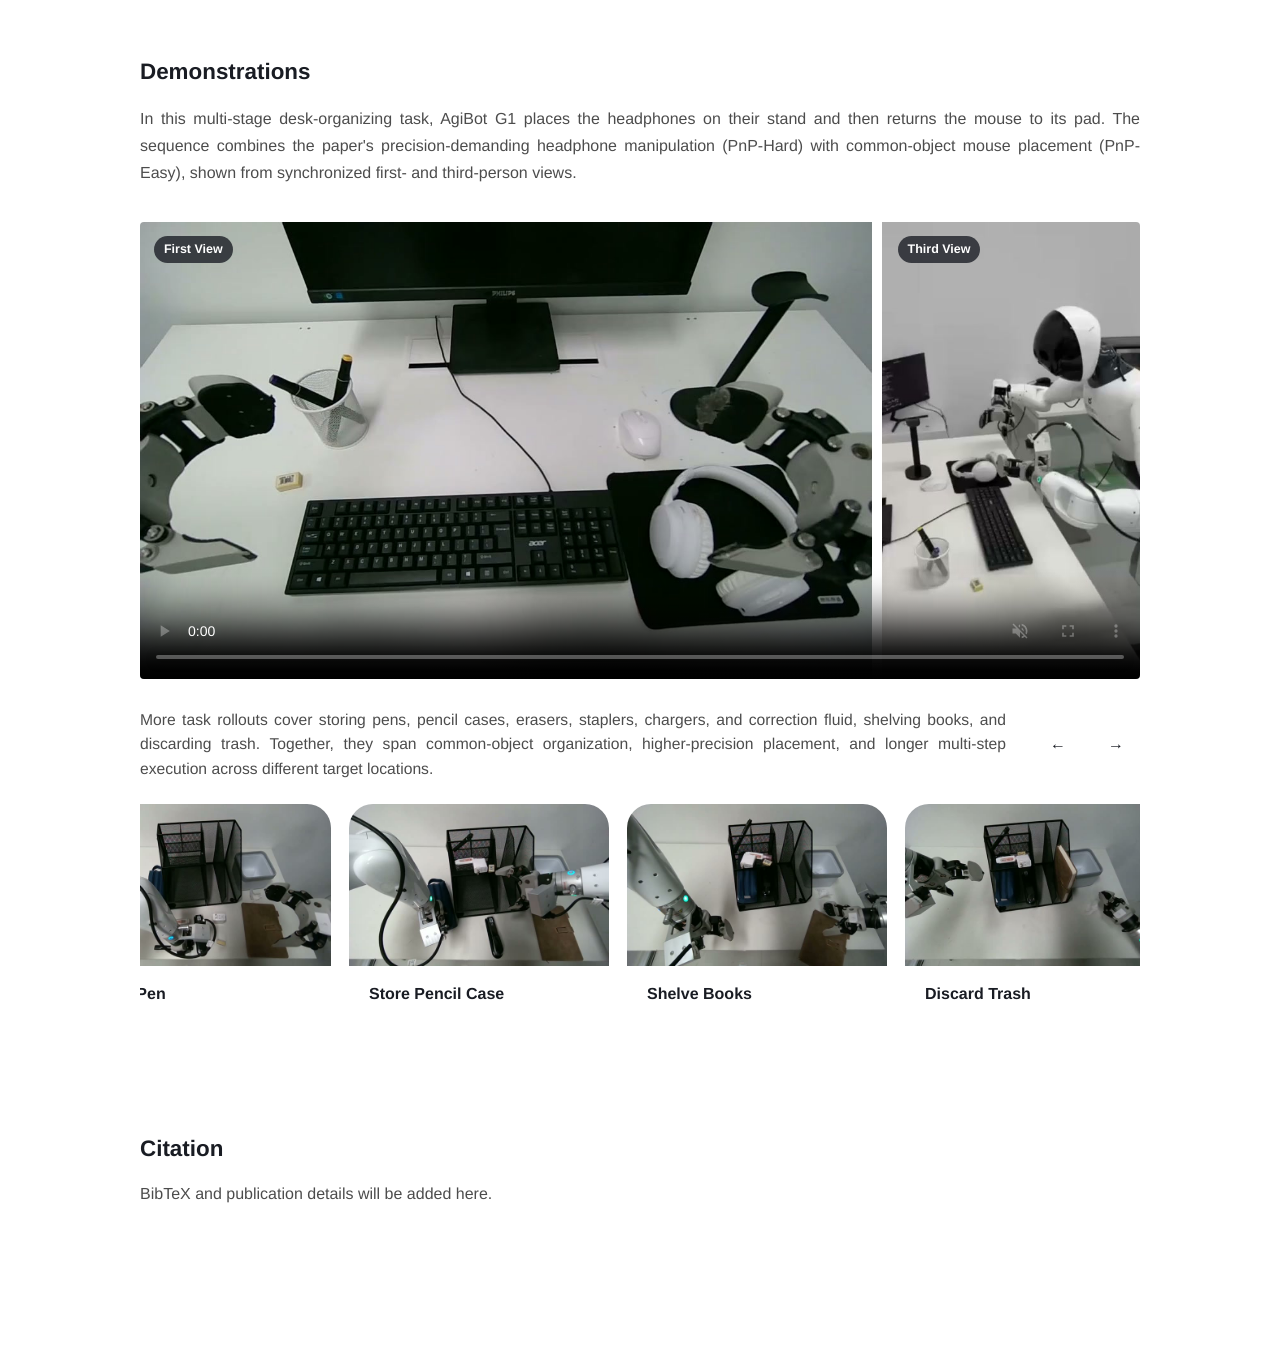
==== commit 42d435e7: "Justify technical page body copy" ====
--- a/technical-v2.html
+++ b/technical-v2.html
@@ -21,7 +21,7 @@
     <title>JoyAI-RA 0.5 — Technical Report</title>
     <link rel="icon" href="assets/jd-mascot.png" />
     <link rel="preload" as="image" href="assets/joyai-ra-05-title-user.png" />
-    <link rel="stylesheet" href="technical.css?v=20260806-v12-demo-tasks" />
+    <link rel="stylesheet" href="technical.css?v=20260806-v13-justified-copy" />
     <script src="technical.js?v=20260806-result-tabs" defer></script>
   </head>
   <body class="technical-page technical-v2-page">
--- a/technical.css
+++ b/technical.css
@@ -2156,6 +2156,14 @@
   text-align: left;
 }
 
+.technical-page.technical-v2-page .abstract-copy p,
+.technical-page.technical-v2-page .section-body p,
+.technical-page.technical-v2-page .scaling-panel-copy,
+.technical-page.technical-v2-page .g1-task-heading p {
+  text-align: justify !important;
+  text-justify: inter-word;
+}
+
 .technical-page.technical-v2-page .scaling-panel-grid {
   display: grid;
   grid-template-columns: minmax(0, 2fr) minmax(0, 3fr);
